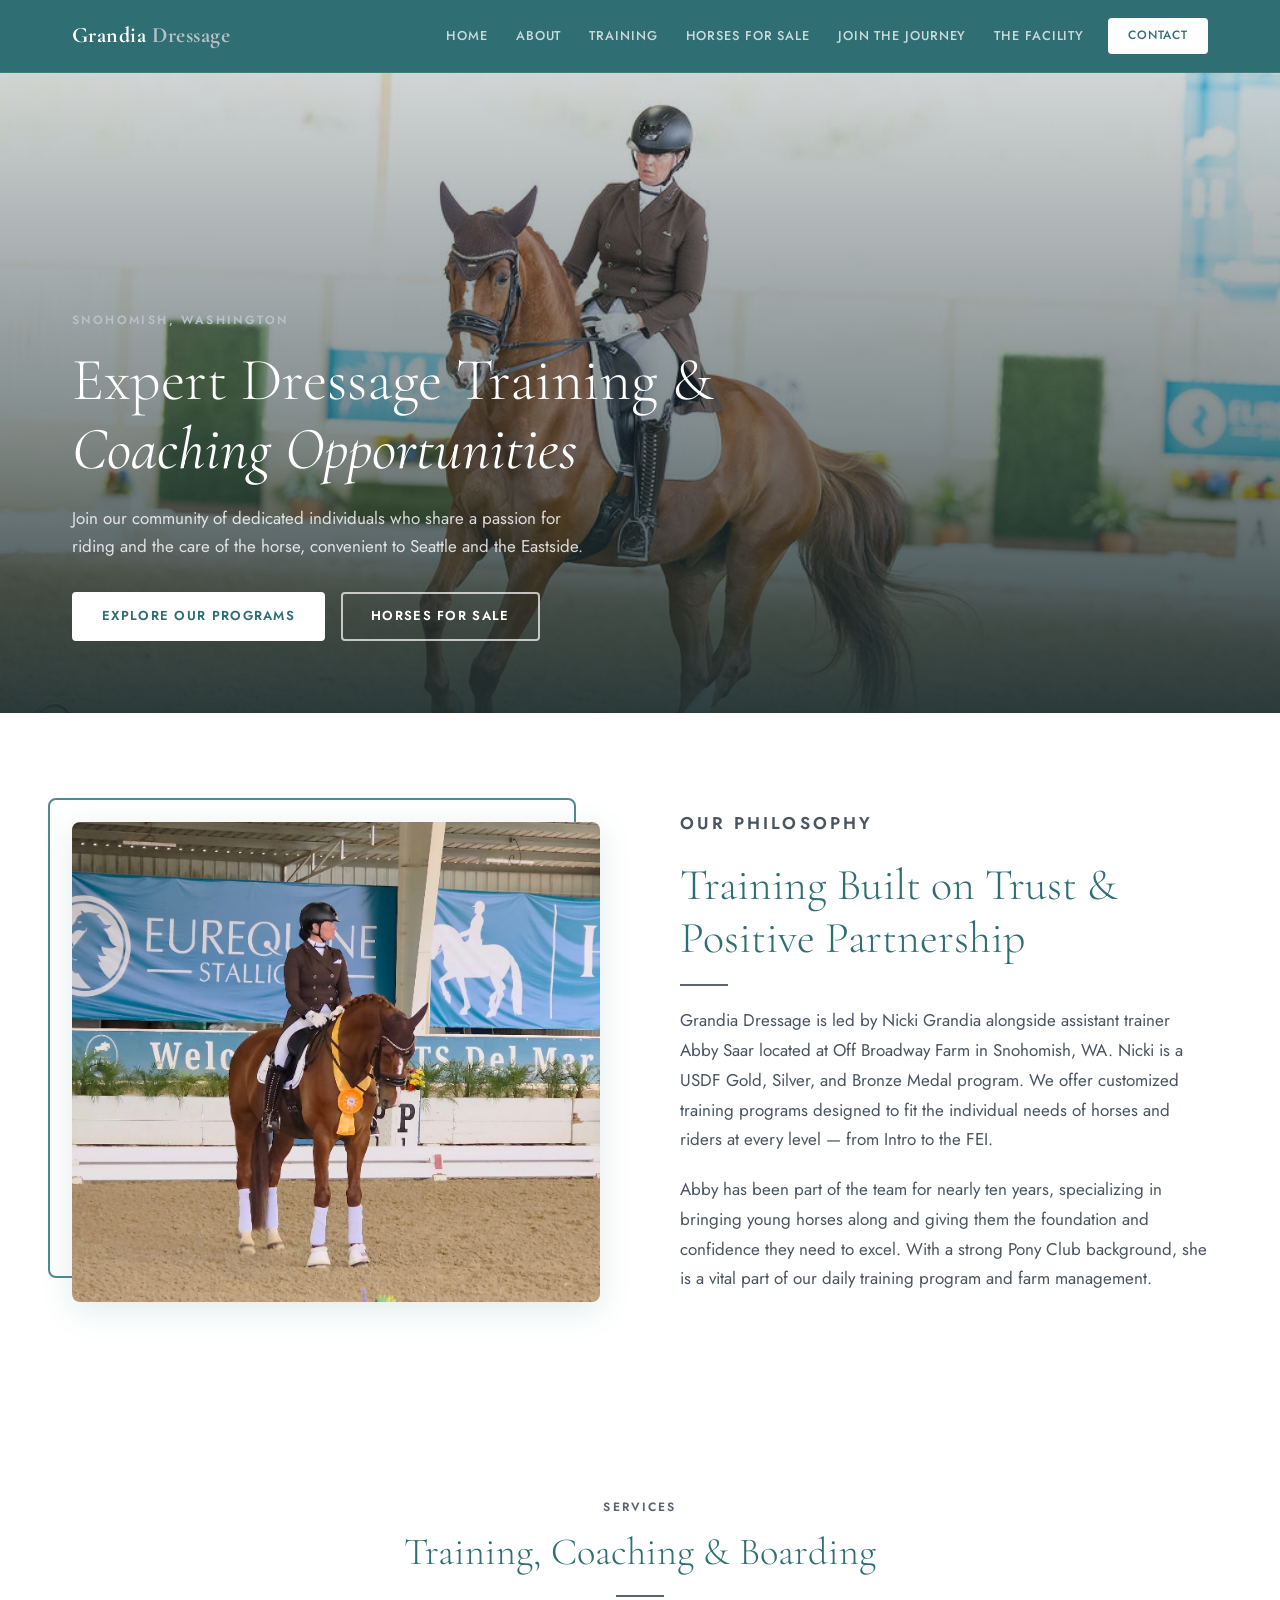
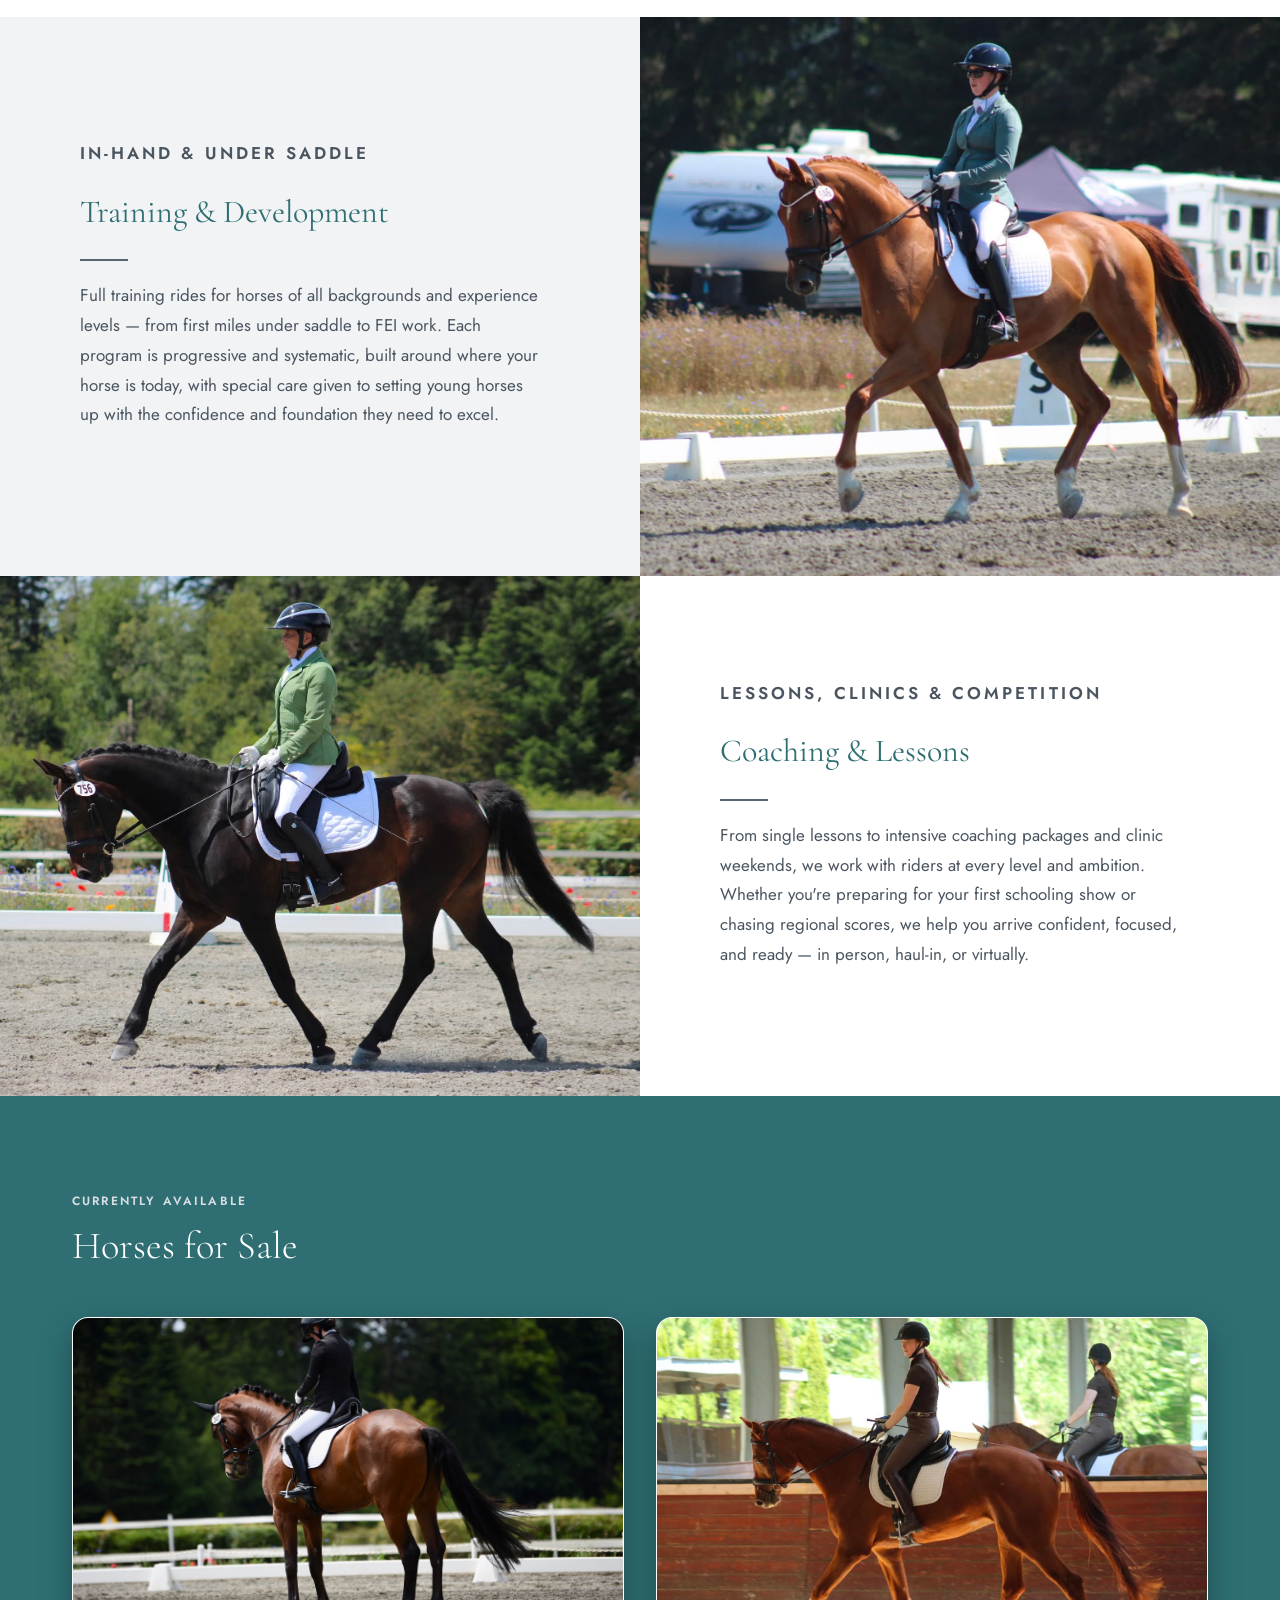
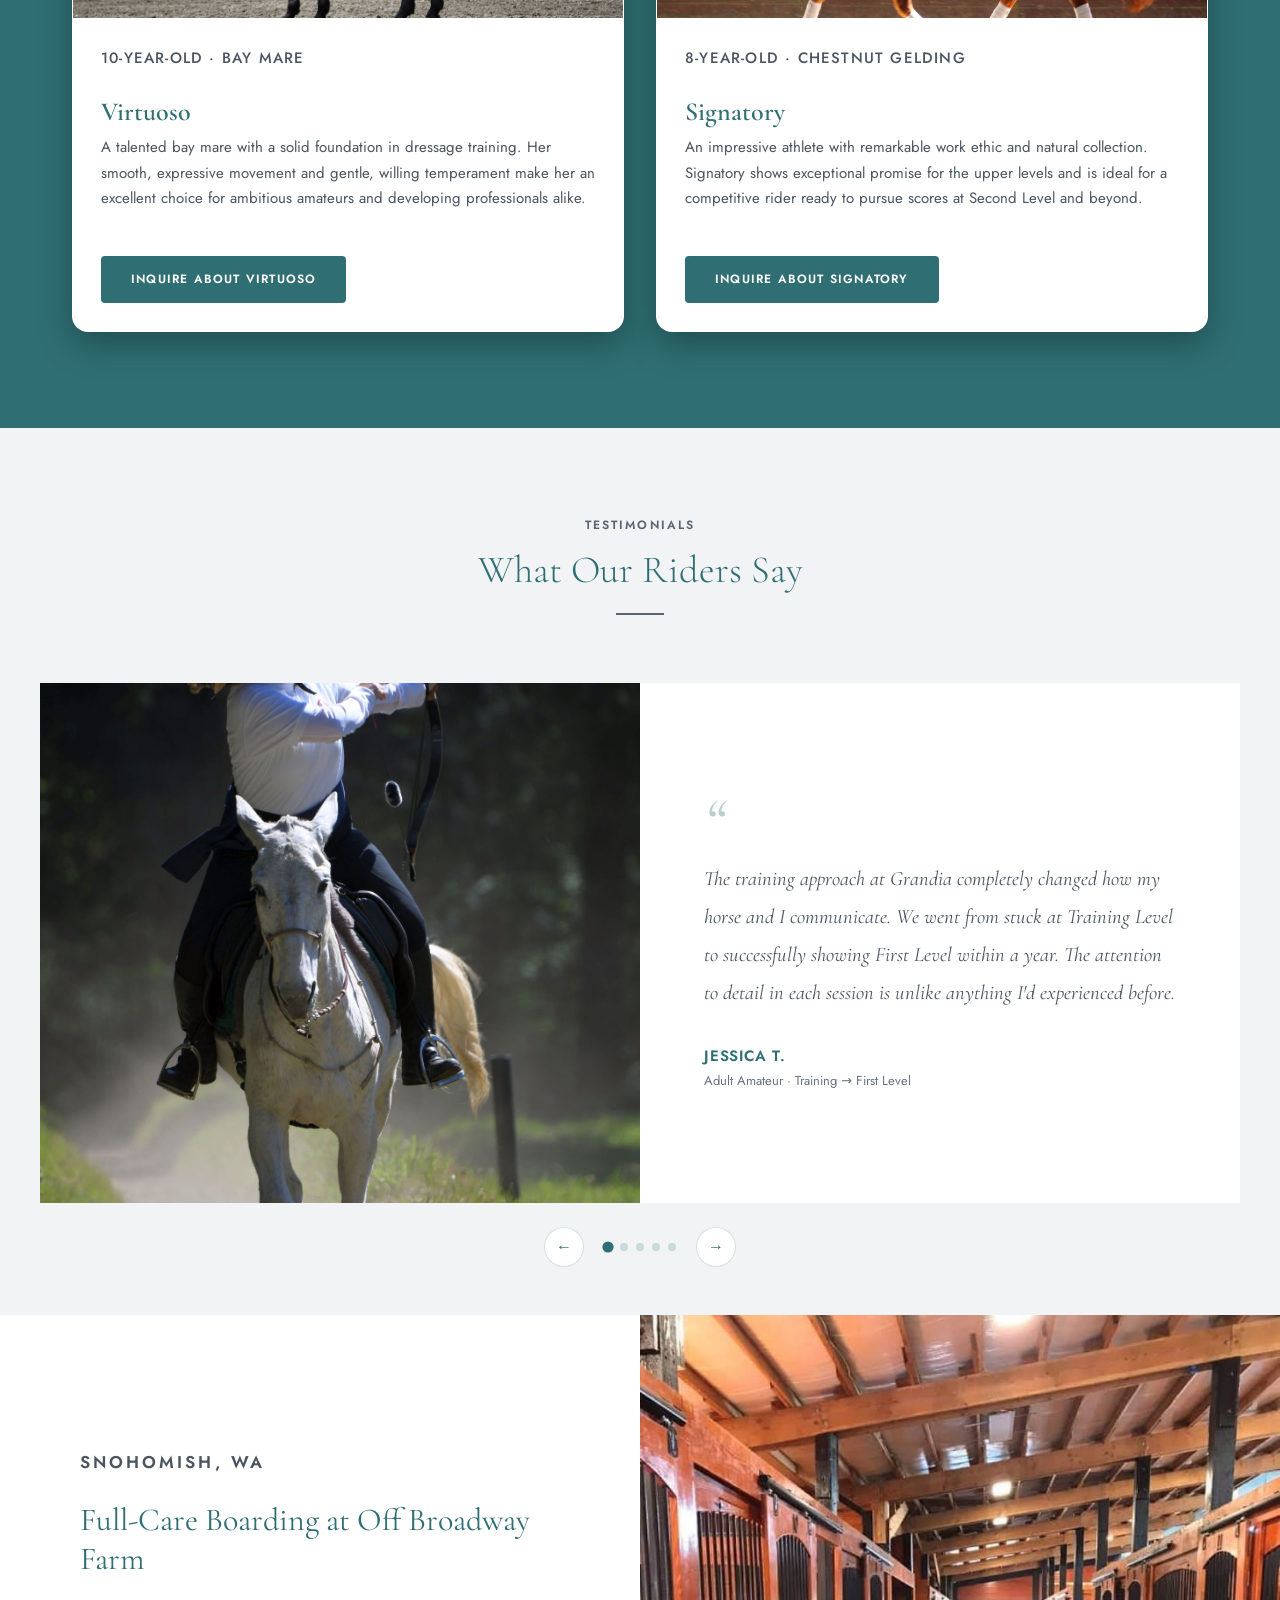
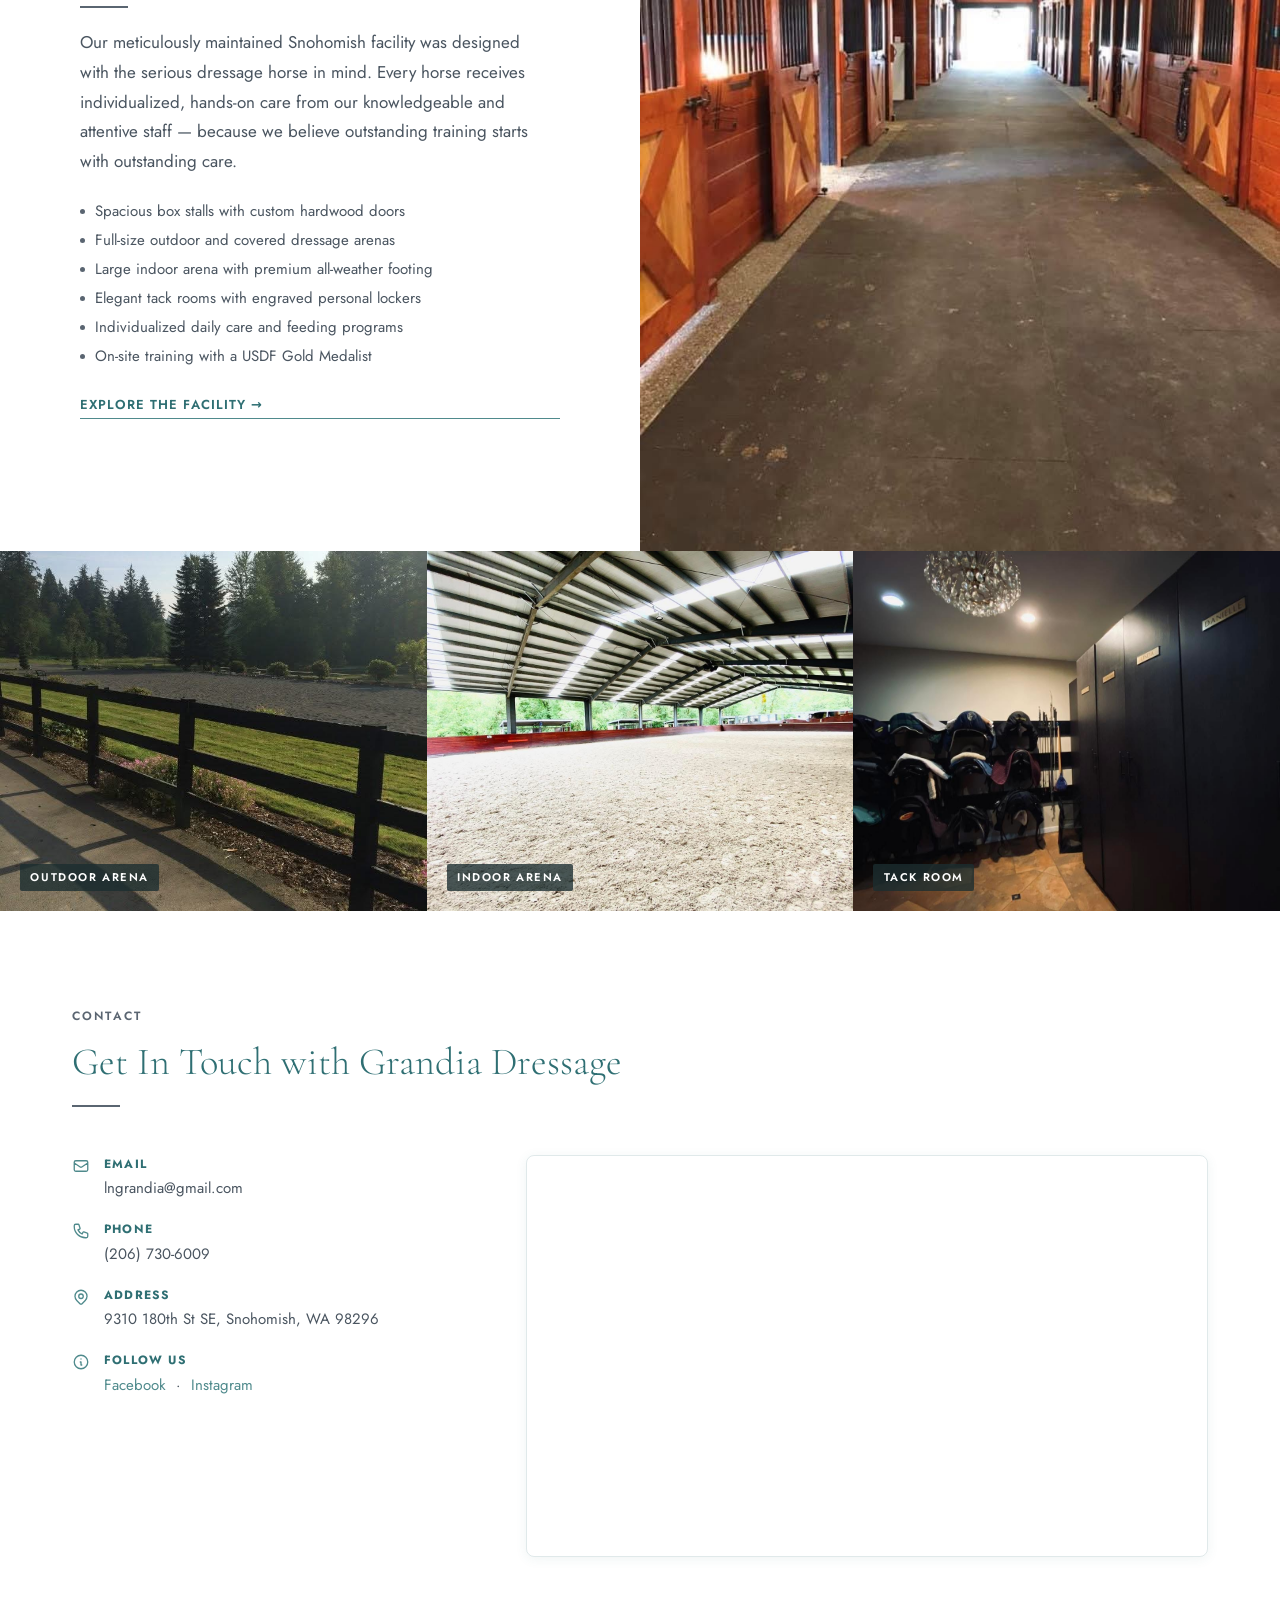
==== index.html @ a7376707 "Add barn dogs photo to facility gallery, swap in new images Add very_good_dogs.JPG as a wide gallery" ====
<!DOCTYPE html>
<html lang="en">
<head>
  <meta charset="UTF-8" />
  <meta name="viewport" content="width=device-width, initial-scale=1.0" />
  <title>Expert Dressage Training &amp; Coaching | Grandia Dressage</title>
  <meta name="description" content="USDF Gold, Silver & Bronze Medalist offering expert dressage training, coaching, and quality horses for sale in Snohomish, WA." />

  <!-- Favicon -->
  <link rel="icon" href="favicon.svg" type="image/svg+xml" />

  <!-- Open Graph -->
  <meta property="og:type" content="website" />
  <meta property="og:site_name" content="Grandia Dressage" />
  <meta property="og:title" content="Expert Dressage Training &amp; Coaching | Grandia Dressage" />
  <meta property="og:description" content="USDF Gold, Silver & Bronze Medalist offering expert dressage training, coaching, and quality horses for sale in Snohomish, WA." />
  <meta property="og:image" content="images/3E4CA9D1-EC13-41AD-919D-1494E3958E09.jpeg" />
  <meta name="twitter:card" content="summary_large_image" />
  <meta name="twitter:title" content="Expert Dressage Training &amp; Coaching | Grandia Dressage" />
  <meta name="twitter:description" content="USDF Gold, Silver & Bronze Medalist offering expert dressage training, coaching, and quality horses for sale in Snohomish, WA." />
  <meta name="twitter:image" content="images/3E4CA9D1-EC13-41AD-919D-1494E3958E09.jpeg" />

  <link rel="preconnect" href="https://fonts.googleapis.com" />
  <link rel="preconnect" href="https://fonts.gstatic.com" crossorigin />
  <link href="https://fonts.googleapis.com/css2?family=Cormorant+Garamond:ital,wght@0,300;0,400;0,600;0,700;1,300;1,400&family=Jost:wght@300;400;500;600&display=swap" rel="stylesheet" />
  <link rel="stylesheet" href="styles.css" />

  <style>
    /* ─── About / Trainer Bio ────────────────────────────────── */
    .about {
      padding: 6rem 2rem;
      background: var(--white);
    }
    .about .container {
      display: grid;
      grid-template-columns: 1fr 1fr;
      gap: 5rem;
      align-items: center;
    }
    .about-image-wrap { position: relative; }
    .about-image-wrap::before {
      content: '';
      position: absolute;
      top: -1.5rem;
      left: -1.5rem;
      right: 1.5rem;
      bottom: 1.5rem;
      border: 2px solid var(--green-mid);
      border-radius: var(--radius-md);
      z-index: 0;
    }
    .about-image-wrap img {
      position: relative;
      z-index: 1;
      width: 100%;
      height: 480px;
      object-fit: cover;
      border-radius: var(--radius-md);
      box-shadow: var(--shadow-lift);
    }
    .about-text h2 {
      font-size: clamp(2rem, 3.5vw, 2.75rem);
      font-weight: 300;
      color: var(--green-deep);
      margin-bottom: 0.5rem;
    }
    .about-text p {
      color: var(--text-mid);
      font-size: 1.0625rem;
      line-height: 1.75;
      margin-bottom: 1.25rem;
    }

    /* ─── Services (alternating splits) ─────────────────────── */
    .services-header {
      text-align: center;
      padding: 5.5rem 2rem 0;
      background: var(--white);
    }
    .services-header h2 {
      font-size: clamp(1.875rem, 3vw, 2.5rem);
      font-weight: 300;
      color: var(--green-deep);
    }
    .service-split {
      display: grid;
      grid-template-columns: 1fr 1fr;
      min-height: 520px;
    }
    .split-img { overflow: hidden; }
    .split-img img {
      width: 100%;
      height: 100%;
      object-fit: cover;
      display: block;
      transition: transform 0.7s ease;
    }
    .service-split:hover .split-img img { transform: scale(1.03); }
    .split-text {
      display: flex;
      flex-direction: column;
      justify-content: center;
      padding: 4.5rem 5rem;
    }
    .split-text h3 {
      font-family: var(--font-display);
      font-size: clamp(1.75rem, 2.5vw, 2.375rem);
      font-weight: 400;
      color: var(--green-deep);
      margin-bottom: 0.5rem;
      line-height: 1.2;
    }
    .split-text p {
      font-size: 1.0625rem;
      color: var(--text-mid);
      line-height: 1.75;
      margin-bottom: 1.5rem;
      max-width: 460px;
    }
    .service-split:nth-of-type(odd)  .split-text { background: var(--white); }
    .service-split:nth-of-type(even) .split-text { background: var(--cream); }
    .service-split:nth-of-type(odd)  { background: var(--white); }
    .service-split:nth-of-type(even) { background: var(--cream); }
    .service-split.flip .split-img { order: -1; }

    /* ─── Boarding Amenities ──────────────────────────────────── */
    .facility-amenities {
      list-style: none;
      margin: 0 0 1.75rem;
      padding: 0;
      display: flex;
      flex-direction: column;
      gap: 0.5rem;
    }
    .facility-amenities li {
      display: flex;
      align-items: center;
      gap: 0.65rem;
      font-size: 0.9375rem;
      color: var(--text-mid);
      line-height: 1.4;
    }
    .facility-amenities li::before {
      content: '';
      flex-shrink: 0;
      width: 5px;
      height: 5px;
      border-radius: 50%;
      background: var(--accent-ink);
    }
    .split-ctas {
      display: flex;
      align-items: center;
      gap: 1.25rem;
      flex-wrap: wrap;
    }
    .btn-text-link {
      font-size: 0.8125rem;
      font-weight: 600;
      letter-spacing: 0.08em;
      text-transform: uppercase;
      color: var(--green-deep);
      border-bottom: 1px solid var(--green-mid);
      padding-bottom: 2px;
      transition: color 0.2s, border-color 0.2s;
    }
    .btn-text-link:hover { color: var(--green-deep); border-color: var(--green-deep); }

    /* ─── Facility Strip ─────────────────────────────────────── */
    .facility-strip {
      display: grid;
      grid-template-columns: repeat(3, 1fr);
      height: 360px;
    }
    .facility-strip-item {
      position: relative;
      overflow: hidden;
    }
    .facility-strip-item img {
      width: 100%;
      height: 100%;
      object-fit: cover;
      display: block;
      transition: transform 0.7s ease;
    }
    .facility-strip-item:hover img { transform: scale(1.04); }
    .facility-strip-label {
      position: absolute;
      bottom: 1.25rem;
      left: 1.25rem;
      font-family: var(--font-body);
      font-size: 0.7rem;
      font-weight: 600;
      letter-spacing: 0.14em;
      text-transform: uppercase;
      color: var(--white);
      background: rgba(28,46,48,0.78);
      padding: 0.3rem 0.65rem;
      border-radius: 2px;
    }
    .facility-cta-bar {
      display: flex;
      align-items: center;
      justify-content: space-between;
      gap: 1.5rem;
      padding: 1.5rem 3rem;
      background: var(--green-deep);
      flex-wrap: wrap;
    }
    .facility-cta-left {
      display: flex;
      flex-direction: column;
      gap: 0.2rem;
    }
    .facility-cta-left strong {
      font-family: var(--font-display);
      font-size: 1.125rem;
      font-weight: 400;
      color: var(--white);
      letter-spacing: 0.02em;
    }
    .facility-cta-left span {
      font-size: 0.875rem;
      color: rgba(255,255,255,0.62);
      font-style: italic;
    }
    .facility-cta-right {
      display: flex;
      align-items: center;
      gap: 1rem;
    }

    /* ─── Horses for Sale ────────────────────────────────────── */
    .horses {
      padding: 6rem 2rem;
      background: var(--green-deep);
    }
    .horses .section-label { color: var(--gold-light); }
    .horses h2 {
      font-size: clamp(1.875rem, 3vw, 2.5rem);
      font-weight: 300;
      color: var(--white);
    }
    .horses-header {
      display: flex;
      align-items: flex-end;
      justify-content: space-between;
      margin-bottom: 3rem;
      gap: 1.5rem;
      flex-wrap: wrap;
    }
    .horses-grid {
      display: grid;
      grid-template-columns: repeat(2, 1fr);
      gap: 2rem;
    }
    .horse-card {
      background: var(--white);
      border: 1px solid rgba(255,255,255,0.08);
      border-radius: var(--radius-lg);
      overflow: hidden;
      box-shadow: 0 12px 32px rgba(15,40,42,0.45);
      transition: transform 0.3s ease, box-shadow 0.3s ease;
    }
    .horse-card:hover {
      transform: translateY(-4px);
      box-shadow: 0 20px 48px rgba(15,40,42,0.6);
    }
    .horse-card-img {
      width: 100%;
      height: 300px;
      object-fit: cover;
      transition: transform 0.5s ease;
    }
    .horse-card:hover .horse-card-img { transform: scale(1.03); }
    .horse-img-wrap { overflow: hidden; }
    .horse-card-body { padding: 1.75rem; }
    .horse-card-body h3 {
      font-size: 1.625rem;
      font-weight: 600;
      color: var(--green-deep);
      margin-bottom: 0.5rem;
    }
    .horse-meta {
      font-size: 0.8125rem;
      font-weight: 500;
      letter-spacing: 0.08em;
      text-transform: uppercase;
      color: var(--green-mid);
      margin-bottom: 1rem;
    }
    .horse-card-body p {
      font-size: 0.9375rem;
      color: var(--text-mid);
      line-height: 1.7;
      margin-bottom: 1.5rem;
    }
    .horse-card-body a.btn { font-size: 0.75rem; }

    /* ─── Testimonials ───────────────────────────────────────── */
    .testimonials {
      background: var(--cream);
      overflow: hidden;
    }
    .testi-header {
      text-align: center;
      padding: 5.5rem 2rem 3rem;
    }
    .testi-header h2 {
      font-size: clamp(1.875rem, 3vw, 2.5rem);
      font-weight: 300;
      color: var(--green-deep);
    }
    .testi-carousel { max-width: 1200px; margin: 0 auto; }
    .testi-slides {
      position: relative;
      height: 520px;
      overflow: hidden;
    }
    .testi-slide {
      position: absolute;
      inset: 0;
      display: grid;
      grid-template-columns: 1fr 1fr;
      opacity: 0;
      transition: opacity 0.7s ease;
      pointer-events: none;
    }
    .testi-slide.active {
      opacity: 1;
      pointer-events: auto;
    }
    .testi-slide-img { overflow: hidden; }
    .testi-slide-img img {
      width: 100%;
      height: 100%;
      object-fit: cover;
      display: block;
    }
    .testi-slide-text {
      display: flex;
      flex-direction: column;
      justify-content: center;
      padding: 3.5rem 4rem;
      background: var(--white);
    }
    .testi-quote {
      font-family: var(--font-display);
      font-size: clamp(1.0625rem, 1.6vw, 1.3125rem);
      font-style: italic;
      color: var(--text-mid);
      line-height: 1.85;
      margin-bottom: 2rem;
    }
    .testi-quote::before {
      content: '\201C';
      display: block;
      font-size: 4rem;
      font-family: var(--font-display);
      color: var(--green-mid);
      line-height: 0.85;
      margin-bottom: 0.75rem;
      opacity: 0.4;
    }
    .testi-attribution {
      display: flex;
      flex-direction: column;
      gap: 0.2rem;
    }
    .testi-name {
      font-family: var(--font-body);
      font-weight: 600;
      font-size: 0.9375rem;
      color: var(--green-deep);
      letter-spacing: 0.05em;
      text-transform: uppercase;
    }
    .testi-detail {
      font-size: 0.8125rem;
      color: var(--text-muted);
    }
    .testi-controls {
      display: flex;
      align-items: center;
      justify-content: center;
      gap: 1.25rem;
      padding: 1.5rem 2rem 3rem;
    }
    .testi-arrow {
      width: 40px;
      height: 40px;
      border: 1px solid rgba(47,111,115,0.2);
      border-radius: 50%;
      background: var(--white);
      cursor: pointer;
      display: flex;
      align-items: center;
      justify-content: center;
      color: var(--green-deep);
      font-size: 1rem;
      transition: background 0.2s, border-color 0.2s, color 0.2s;
    }
    .testi-arrow:hover {
      background: var(--green-deep);
      color: var(--white);
      border-color: var(--green-deep);
    }
    .testi-dots { display: flex; gap: 0.5rem; align-items: center; }
    .testi-dot {
      width: 8px;
      height: 8px;
      border-radius: 50%;
      background: rgba(47,111,115,0.2);
      border: none;
      cursor: pointer;
      padding: 0;
      transition: background 0.2s, transform 0.2s;
    }
    .testi-dot.active {
      background: var(--green-deep);
      transform: scale(1.4);
    }

    /* ─── Contact ────────────────────────────────────────────── */
    .contact {
      padding: 6rem 2rem 5rem;
      background: var(--white);
    }
    .contact-header { margin-bottom: 3rem; }
    .contact-header h2 {
      font-size: clamp(1.875rem, 3vw, 2.5rem);
      font-weight: 300;
      color: var(--green-deep);
      margin-bottom: 0.5rem;
    }
    .contact-layout {
      display: grid;
      grid-template-columns: 1fr 1.75fr;
      gap: 4rem;
      align-items: start;
    }
    .contact-details {
      display: flex;
      flex-direction: column;
      gap: 1.25rem;
    }
    .contact-item {
      display: flex;
      align-items: flex-start;
      gap: 0.875rem;
      font-size: 0.9375rem;
      color: var(--text-mid);
    }
    .contact-item svg { flex-shrink: 0; margin-top: 2px; color: var(--green-mid); }
    .contact-item strong {
      color: var(--green-deep);
      display: block;
      font-size: 0.75rem;
      letter-spacing: 0.1em;
      text-transform: uppercase;
      margin-bottom: 0.15rem;
    }
    .map-wrap {
      border-radius: var(--radius-md);
      overflow: hidden;
      border: 1px solid var(--border);
      box-shadow: var(--shadow-card);
    }
    .map-wrap iframe {
      display: block;
      width: 100%;
      height: 400px;
      border: none;
    }

    /* ─── Responsive ─────────────────────────────────────────── */
    @media (max-width: 1024px) {
      .split-text { padding: 3.5rem 3rem; }
    }
    @media (max-width: 768px) {
      .about .container { grid-template-columns: 1fr; gap: 3rem; }
      .about-image-wrap img { height: 360px; }
      .service-split {
        grid-template-columns: 1fr;
        min-height: auto;
      }
      .split-img { min-height: 320px; }
      .service-split.flip .split-img { order: 0; }
      .split-text { padding: 2.5rem 2rem; }
      .split-text p { max-width: none; }
      .facility-strip { grid-template-columns: 1fr; height: auto; }
      .facility-strip-item { height: 220px; }
      .facility-cta-bar { flex-direction: column; text-align: center; padding: 1.5rem 2rem; }
      .facility-cta-right { justify-content: center; }
      .horses-grid { grid-template-columns: 1fr; }
      .contact-layout { grid-template-columns: 1fr; gap: 2.5rem; }
      .testi-slides { height: 600px; }
      .testi-slide { grid-template-columns: 1fr; grid-template-rows: 260px 1fr; }
      .testi-slide-text { padding: 2rem 1.75rem; }
    }
  </style>
</head>
<body>

<!-- ─── NAVBAR ──────────────────────────────────────────────────── -->
<header class="navbar">
  <div class="container">
    <a href="#" class="nav-logo">Grandia <span>Dressage</span></a>
    <nav class="nav-links">
      <a href="#">Home</a>
      <a href="#about">About</a>
      <a href="#services">Training</a>
      <a href="#horses">Horses for Sale</a>
      <a href="journey.html">Join the Journey</a>
      <a href="facility.html">The Facility</a>
      <a href="#contact" class="nav-cta">Contact</a>
    </nav>
    <button class="hamburger" aria-label="Open menu">
      <span></span><span></span><span></span>
    </button>
  </div>
  <div class="mobile-menu" id="mobileMenu">
    <a href="#">Home</a>
    <a href="#horses">Horses for Sale</a>
    <a href="#services">Training</a>
    <a href="facility.html">The Facility</a>
    <a href="#about">About</a>
    <a href="journey.html">Join the Journey</a>
    <a href="#contact">Contact</a>
  </div>
</header>

<!-- ─── HERO ────────────────────────────────────────────────────── -->
<section class="hero">
  <img
    class="hero-img"
    src="images/3E4CA9D1-EC13-41AD-919D-1494E3958E09.jpeg"
    alt="Grandia Dressage — competition dressage at HITS Del Mar"
    fetchpriority="high"
  />
  <div class="hero-overlay"></div>
  <div class="hero-content">
    <p class="hero-eyebrow">Snohomish, Washington</p>
    <h1>Expert Dressage Training &amp; <em>Coaching Opportunities</em></h1>
    <p class="hero-sub">Join our community of dedicated individuals who share a passion for riding and the care of the horse, convenient to Seattle and the Eastside.</p>
    <div class="hero-ctas">
      <a href="#services" class="btn btn-gold">Explore Our Programs</a>
      <a href="#horses" class="btn btn-outline">Horses for Sale</a>
    </div>
  </div>
</section>

<!-- ─── ABOUT / TRAINER BIO ─────────────────────────────────────── -->
<section class="about" id="about">
  <div class="container">
    <div class="about-image-wrap" data-reveal>
      <img
        src="images/D779ECB1-AEED-42AC-8752-5D1759621542.jpeg"
        alt="Grandia Dressage — competition win at HITS Del Mar"
      />
    </div>
    <div class="about-text" data-reveal>
      <p class="section-label">Our Philosophy</p>
      <h2>Training Built on Trust &amp; Positive Partnership</h2>
      <div class="divider"></div>
      <p>Grandia Dressage is led by Nicki Grandia alongside assistant trainer Abby Saar located at Off Broadway Farm in Snohomish, WA. Nicki is a USDF Gold, Silver, and Bronze Medal program. We offer customized training programs designed to fit the individual needs of horses and riders at every level — from Intro to the FEI.</p>
      <p>Abby has been part of the team for nearly ten years, specializing in bringing young horses along and giving them the foundation and confidence they need to excel. With a strong Pony Club background, she is a vital part of our daily training program and farm management.</p>
    </div>
  </div>
</section>

<!-- ─── SERVICES (alternating splits) ───────────────────────────── -->
<div id="services">

  <div class="services-header" data-reveal>
    <span class="section-label">Services</span>
    <h2>Training, Coaching &amp; Boarding</h2>
    <div class="divider divider-center"></div>
  </div>

  <!-- Training & Development -->
  <div class="service-split">
    <div class="split-text" data-reveal>
      <p class="section-label">In-Hand &amp; Under Saddle</p>
      <h3>Training &amp; Development</h3>
      <div class="divider"></div>
      <p>Full training rides for horses of all backgrounds and experience levels — from first miles under saddle to FEI work. Each program is progressive and systematic, built around where your horse is today, with special care given to setting young horses up with the confidence and foundation they need to excel.</p>
    </div>
    <div class="split-img">
      <img
        src="images/Gio_Abby.JPG"
        alt="Dressage horse and rider performing expressive extended trot"
      />
    </div>
  </div>

  <!-- Lessons, Coaching & Competition -->
  <div class="service-split flip">
    <div class="split-img">
      <img
        src="images/linda_des_great.JPG"
        alt="Rider and horse at well-manicured outdoor dressage show"
      />
    </div>
    <div class="split-text" data-reveal>
      <p class="section-label">Lessons, Clinics &amp; Competition</p>
      <h3>Coaching &amp; Lessons</h3>
      <div class="divider"></div>
      <p>From single lessons to intensive coaching packages and clinic weekends, we work with riders at every level and ambition. Whether you're preparing for your first schooling show or chasing regional scores, we help you arrive confident, focused, and ready — in person, haul-in, or virtually.</p>
    </div>
  </div>

</div>

<!-- ─── HORSES FOR SALE ──────────────────────────────────────────── -->
<section class="horses" id="horses">
  <div class="container">
    <div class="horses-header">
      <div data-reveal>
        <p class="section-label">Currently Available</p>
        <h2>Horses for Sale</h2>
      </div>
    </div>
    <div class="horses-grid">

      <div class="horse-card" data-reveal>
        <div class="horse-img-wrap">
          <img
            class="horse-card-img"
            src="images/oso_trot.JPG"
            alt="Virtuoso — 10-year-old bay mare"
          />
        </div>
        <div class="horse-card-body">
          <p class="horse-meta">10-year-old · Bay Mare</p>
          <h3>Virtuoso</h3>
          <p>A talented bay mare with a solid foundation in dressage training. Her smooth, expressive movement and gentle, willing temperament make her an excellent choice for ambitious amateurs and developing professionals alike.</p>
          <a href="#contact" class="btn btn-primary" style="margin-top:1.25rem;">Inquire About Virtuoso</a>
        </div>
      </div>

      <div class="horse-card" data-reveal>
        <div class="horse-img-wrap">
          <img
            class="horse-card-img"
            src="images/maverick_trot.JPG"
            alt="Signatory — 8-year-old chestnut gelding"
          />
        </div>
        <div class="horse-card-body">
          <p class="horse-meta">8-year-old · Chestnut Gelding</p>
          <h3>Signatory</h3>
          <p>An impressive athlete with remarkable work ethic and natural collection. Signatory shows exceptional promise for the upper levels and is ideal for a competitive rider ready to pursue scores at Second Level and beyond.</p>
          <a href="#contact" class="btn btn-primary" style="margin-top:1.25rem;">Inquire About Signatory</a>
        </div>
      </div>

    </div>
  </div>
</section>

<!-- ─── TESTIMONIALS ─────────────────────────────────────────────── -->
<section class="testimonials">

  <div class="testi-header container" data-reveal>
    <p class="section-label">Testimonials</p>
    <h2>What Our Riders Say</h2>
    <div class="divider divider-center"></div>
  </div>

  <div class="testi-carousel">
    <div class="testi-slides">

      <div class="testi-slide active">
        <div class="testi-slide-img">

          <img src="images/mule_awesome.jpg" alt="TODO convert Ashley_awards.HEIC to JPEG" /> 
        </div>
        <div class="testi-slide-text">
          <p class="testi-quote">The training approach at Grandia completely changed how my horse and I communicate. We went from stuck at Training Level to successfully showing First Level within a year. The attention to detail in each session is unlike anything I'd experienced before.</p>
          <div class="testi-attribution">
            <span class="testi-name">Jessica T.</span>
            <span class="testi-detail">Adult Amateur · Training → First Level</span>
          </div>
        </div>
      </div>

      <div class="testi-slide">
        <div class="testi-slide-img">
          <img src="images/mule_awesome.jpg" alt="Dressage horse performing extended trot in moody Pacific Northwest light" />
        </div>
        <div class="testi-slide-text">
          <p class="testi-quote">MOUNTED ARCHERY</p>
          <div class="testi-attribution">
            <span class="testi-name">Michael E.</span>
            <span class="testi-detail">Haul-in Coaching Client · Snohomish County</span>
          </div>
        </div>
      </div>

      <div class="testi-slide">
        <div class="testi-slide-img">
          <img src="images/susan_approved.JPG" alt="Dressage competitor at bright outdoor show arena" />
        </div>
        <div class="testi-slide-text">
          <p class="testi-quote">Purchasing my horse through Grandia Dressage was a seamless experience. The honest assessment of each horse's strengths and suitability for my goals gave me total confidence in my decision. My mare has exceeded every expectation.</p>
          <div class="testi-attribution">
            <span class="testi-name">Sarah M.</span>
            <span class="testi-detail">Sales Client · Second Level Competitor</span>
          </div>
        </div>
      </div>

      <div class="testi-slide">
        <div class="testi-slide-img">
          <img src="images/kylo_mila.JPG" alt="Rider on dark horse performing dressage at outdoor arena" />
        </div>
        <div class="testi-slide-text">
          <p class="testi-quote">As a parent of a student in Grandia's program, I have seen remarkable growth in both my child and the horses. The commitment to quality training and education is evident in every lesson.</p>
          <div class="testi-attribution">
            <span class="testi-name">Karen K.</span>
            <span class="testi-detail">Parent of Youth Student</span>
          </div>
        </div>
      </div>

      <div class="testi-slide">
        <div class="testi-slide-img">
          <img src="images/barb_great.JPG" alt="Grey dressage horse with purple saddle pad competing outdoors" />
        </div>
        <div class="testi-slide-text">
          <p class="testi-quote">I cannot express how valuable the coaching opportunities at Grandia Dressage have been. The support and expertise I received provided me with the confidence to pursue my goals in equine sports.</p>
          <div class="testi-attribution">
            <span class="testi-name">Liam B.</span>
            <span class="testi-detail">Coaching Client</span>
          </div>
        </div>
      </div>

    </div>

    <div class="testi-controls">
      <button class="testi-arrow testi-prev" aria-label="Previous testimonial">&#8592;</button>
      <div class="testi-dots">
        <button class="testi-dot active" aria-label="Testimonial 1"></button>
        <button class="testi-dot" aria-label="Testimonial 2"></button>
        <button class="testi-dot" aria-label="Testimonial 3"></button>
        <button class="testi-dot" aria-label="Testimonial 4"></button>
        <button class="testi-dot" aria-label="Testimonial 5"></button>
      </div>
      <button class="testi-arrow testi-next" aria-label="Next testimonial">&#8594;</button>
    </div>
  </div>

</section>

<!-- ─── BOARDING ──────────────────────────────────────────────────── -->
<div class="service-split" style="background:var(--white);">
  <div class="split-text" style="background:var(--white);" data-reveal>
    <p class="section-label">Snohomish, WA</p>
    <h3>Full-Care Boarding at Off Broadway Farm</h3>
    <div class="divider"></div>
    <p>Our meticulously maintained Snohomish facility was designed with the serious dressage horse in mind. Every horse receives individualized, hands-on care from our knowledgeable and attentive staff — because we believe outstanding training starts with outstanding care.</p>
    <ul class="facility-amenities">
      <li>Spacious box stalls with custom hardwood doors</li>
      <li>Full-size outdoor and covered dressage arenas</li>
      <li>Large indoor arena with premium all-weather footing</li>
      <li>Elegant tack rooms with engraved personal lockers</li>
      <li>Individualized daily care and feeding programs</li>
      <li>On-site training with a USDF Gold Medalist</li>
    </ul>
    <a href="facility.html" class="btn-text-link">Explore the Facility →</a>
  </div>
  <div class="split-img">
    <img
      src="images/AF54B778-1F22-45AA-9932-C277DE8FE822.jpeg"
      alt="Barn aisle with richly finished wood stall doors at Off Broadway Farm"
    />
  </div>
</div>

<!-- ─── FACILITY PHOTO STRIP ─────────────────────────────────────── -->
<div class="facility-strip" data-reveal>
  <div class="facility-strip-item">
    <img
      src="images/CE5975A4-CC41-4422-AAA7-42E0B676C1E3.jpeg"
      alt="Golden-hour view across the outdoor dressage arena at Off Broadway Farm"
    />
    <span class="facility-strip-label">Outdoor Arena</span>
  </div>
  <div class="facility-strip-item">
    <img
      src="images/C70EBCA1-402F-482F-938E-E7914183EC7D.jpeg"
      alt="Full-size indoor dressage arena with premium footing at Off Broadway Farm"
    />
    <span class="facility-strip-label">Indoor Arena</span>
  </div>
  <div class="facility-strip-item">
    <img
      src="images/A90D800A-C991-499E-AF77-7C7F9B0922B4.jpeg"
      alt="Elegant tack room with crystal chandelier and engraved personal lockers"
    />
    <span class="facility-strip-label">Tack Room</span>
  </div>
</div>

<!-- ─── CONTACT ───────────────────────────────────────────────────── -->
<section class="contact" id="contact">
  <div class="container">

    <div class="contact-header" data-reveal>
      <p class="section-label">Contact</p>
      <h2>Get In Touch with Grandia Dressage</h2>
      <div class="divider"></div>
    </div>

    <div class="contact-layout">
      <div class="contact-details" data-reveal>
        <div class="contact-item">
          <svg width="18" height="18" fill="none" viewBox="0 0 24 24" stroke="currentColor" stroke-width="1.75"><path stroke-linecap="round" stroke-linejoin="round" d="M3 8l7.89 5.26a2 2 0 002.22 0L21 8M5 19h14a2 2 0 002-2V7a2 2 0 00-2-2H5a2 2 0 00-2 2v10a2 2 0 002 2z"/></svg>
          <div>
            <strong>Email</strong>
            <a href="mailto:lngrandia@gmail.com">lngrandia@gmail.com</a>
          </div>
        </div>
        <div class="contact-item">
          <svg width="18" height="18" fill="none" viewBox="0 0 24 24" stroke="currentColor" stroke-width="1.75"><path stroke-linecap="round" stroke-linejoin="round" d="M3 5a2 2 0 012-2h3.28a1 1 0 01.948.684l1.498 4.493a1 1 0 01-.502 1.21l-2.257 1.13a11.042 11.042 0 005.516 5.516l1.13-2.257a1 1 0 011.21-.502l4.493 1.498a1 1 0 01.684.949V19a2 2 0 01-2 2h-1C9.716 21 3 14.284 3 6V5z"/></svg>
          <div>
            <strong>Phone</strong>
            <a href="tel:+12067306009">(206) 730-6009</a>
          </div>
        </div>
        <div class="contact-item">
          <svg width="18" height="18" fill="none" viewBox="0 0 24 24" stroke="currentColor" stroke-width="1.75"><path stroke-linecap="round" stroke-linejoin="round" d="M17.657 16.657L13.414 20.9a1.998 1.998 0 01-2.827 0l-4.244-4.243a8 8 0 1111.314 0z"/><path stroke-linecap="round" stroke-linejoin="round" d="M15 11a3 3 0 11-6 0 3 3 0 016 0z"/></svg>
          <div>
            <strong>Address</strong>
            9310 180th St SE, Snohomish, WA 98296
          </div>
        </div>
        <div class="contact-item">
          <svg width="18" height="18" fill="none" viewBox="0 0 24 24" stroke="currentColor" stroke-width="1.75"><path stroke-linecap="round" stroke-linejoin="round" d="M13 16h-1v-4h-1m1-4h.01M21 12a9 9 0 11-18 0 9 9 0 0118 0z"/></svg>
          <div>
            <strong>Follow Us</strong>
            <span>
              <a href="https://www.facebook.com/grandiadressage/" target="_blank" rel="noopener" style="color:var(--green-mid);">Facebook</a>
              &nbsp;·&nbsp;
              <a href="https://www.instagram.com/grandiadressage/" target="_blank" rel="noopener" style="color:var(--green-mid);">Instagram</a>
            </span>
          </div>
        </div>
      </div>

      <div class="map-wrap" data-reveal>
        <iframe
          src="https://www.google.com/maps/embed?pb=!1m18!1m12!1m3!1d2685.1234567890!2d-122.09!3d47.89!2m3!1f0!2f0!3f0!3m2!1i1024!2i768!4f13.1!3m3!1m2!1s0x549aabcdef!2s9310+180th+St+SE%2C+Snohomish%2C+WA+98296!5e0!3m2!1sen!2sus!4v1234567890"
          allowfullscreen=""
          loading="lazy"
          referrerpolicy="no-referrer-when-downgrade"
          title="Off Broadway Farm location — 9310 180th St SE, Snohomish, WA"
        ></iframe>
      </div>
    </div>

  </div>
</section>

<!-- ─── SCRIPTS ───────────────────────────────────────────────────── -->
<script src="scripts.js"></script>
<script>
  // Testimonial carousel
  (function() {
    const slides = document.querySelectorAll('.testi-slide');
    const dots   = document.querySelectorAll('.testi-dot');
    let current  = 0;
    let timer;

    function goTo(n) {
      slides[current].classList.remove('active');
      dots[current].classList.remove('active');
      current = (n + slides.length) % slides.length;
      slides[current].classList.add('active');
      dots[current].classList.add('active');
    }

    function startTimer() { timer = setInterval(() => goTo(current + 1), 5500); }
    function resetTimer()  { clearInterval(timer); startTimer(); }

    document.querySelector('.testi-prev').addEventListener('click', () => { goTo(current - 1); resetTimer(); });
    document.querySelector('.testi-next').addEventListener('click', () => { goTo(current + 1); resetTimer(); });
    dots.forEach((dot, i) => dot.addEventListener('click', () => { goTo(i); resetTimer(); }));

    startTimer();
  })();
</script>

</body>
</html>
---- styles.css ----
/* ─── Design Tokens ─────────────────────────────────────── */
/* Teal & Grey palette — primary teal #2F6F73 grounds the brand;
   softer teal #4F8A8C carries hover/links; cool greys provide
   structure and a pewter accent replaces the warm gold. */
:root {
  --green-deep:   #2F6F73;
  --green-mid:    #4F8A8C;
  --green-light:  #7AA8AB;
  --gold:         #B8C0C7;       /* light pewter — accents on dark teal backgrounds */
  --gold-light:   #D8DDE2;
  --accent-ink:   #5A6571;       /* dark slate — accents on white/cream backgrounds */
  --cream:        #F1F3F5;
  --cream-dark:   #E5E7EB;
  --white:        #FFFFFF;
  --charcoal:     #2B2D2F;
  --text-mid:     #4A5560;
  --text-muted:   #6B7280;
  --border:       rgba(47,111,115,0.15);

  --font-display: 'Cormorant Garamond', Georgia, serif;
  --font-body:    'Jost', system-ui, sans-serif;

  --radius-sm:  4px;
  --radius-md:  8px;
  --radius-lg:  16px;

  --shadow-card: 0 2px 12px rgba(47,111,115,0.08);
  --shadow-lift: 0 8px 32px rgba(47,111,115,0.14);
}

/* ─── Reset ─────────────────────────────────────────────── */
*, *::before, *::after { box-sizing: border-box; }
html { scroll-behavior: smooth; }
body {
  margin: 0;
  font-family: var(--font-body);
  background: var(--white);
  color: var(--charcoal);
  font-size: 16px;
  line-height: 1.6;
}
img, video { max-width: 100%; height: auto; display: block; }
a { color: inherit; text-decoration: none; }
h1,h2,h3,h4,h5 {
  font-family: var(--font-display);
  font-weight: 600;
  line-height: 1.2;
  margin: 0;
}
p { margin: 0 0 1em; }
p:last-child { margin-bottom: 0; }
ul { list-style: none; margin: 0; padding: 0; }

/* ─── Utility ────────────────────────────────────────────── */
.container {
  max-width: 1200px;
  margin: 0 auto;
  padding: 0 2rem;
}
.section-label {
  display: block;
  font-family: var(--font-body);
  font-size: 0.75rem;
  font-weight: 600;
  letter-spacing: 0.18em;
  text-transform: uppercase;
  color: var(--accent-ink);
  margin-bottom: 0.75rem;
}
.hero .section-label,
.horses .section-label,
footer .section-label { color: var(--gold); }
.btn {
  display: inline-flex;
  align-items: center;
  gap: 0.5rem;
  padding: 0.75rem 1.75rem;
  font-family: var(--font-body);
  font-size: 0.8125rem;
  font-weight: 600;
  letter-spacing: 0.1em;
  text-transform: uppercase;
  border-radius: var(--radius-sm);
  cursor: pointer;
  transition: all 0.25s ease;
  border: 2px solid transparent;
}
.btn-primary {
  background: var(--green-deep);
  color: var(--white);
  border-color: var(--green-deep);
}
.btn-primary:hover {
  background: var(--green-mid);
  border-color: var(--green-mid);
  transform: translateY(-2px);
  box-shadow: 0 6px 20px rgba(47,111,115,0.25);
}
.btn-outline {
  background: transparent;
  color: var(--white);
  border-color: rgba(255,255,255,0.7);
}
.btn-outline:hover {
  background: rgba(255,255,255,0.12);
  border-color: var(--white);
  transform: translateY(-2px);
}
.btn-outline-dark {
  background: transparent;
  color: var(--green-deep);
  border-color: var(--green-deep);
}
.btn-outline-dark:hover {
  background: var(--green-deep);
  color: var(--white);
  transform: translateY(-2px);
}
.btn-gold {
  background: var(--white);
  color: var(--green-deep);
  border-color: var(--white);
}
.btn-gold:hover {
  background: var(--cream-dark);
  border-color: var(--cream-dark);
  transform: translateY(-2px);
  box-shadow: 0 8px 24px rgba(0,0,0,0.25);
}
.divider {
  width: 48px;
  height: 2px;
  background: var(--accent-ink);
  margin: 1.25rem 0;
}
.hero .divider,
.horses .divider { background: var(--gold); }
.divider-center {
  margin: 1.25rem auto;
}

/* ─── Navbar ─────────────────────────────────────────────── */
.navbar {
  position: sticky;
  top: 0;
  z-index: 100;
  background: var(--green-deep);
  border-bottom: 1px solid rgba(255,255,255,0.08);
}
.navbar .container {
  display: flex;
  align-items: center;
  justify-content: space-between;
  height: 72px;
  gap: 2rem;
}
.nav-logo {
  font-family: var(--font-display);
  font-size: 1.375rem;
  font-weight: 700;
  color: var(--white);
  white-space: nowrap;
  letter-spacing: 0.02em;
}
.nav-logo span { color: var(--gold); }
.nav-links {
  display: flex;
  align-items: center;
  gap: 0.25rem;
}
.nav-links a {
  font-size: 0.8rem;
  font-weight: 500;
  letter-spacing: 0.07em;
  text-transform: uppercase;
  color: rgba(255,255,255,0.75);
  padding: 0.4rem 0.75rem;
  border-radius: var(--radius-sm);
  transition: color 0.2s, background 0.2s;
}
.nav-links a:hover,
.nav-links a.active { color: var(--white); background: rgba(255,255,255,0.08); }
.nav-links .nav-cta {
  margin-left: 0.5rem;
  padding: 0.5rem 1.25rem;
  background: var(--white);
  color: var(--green-deep);
  border-radius: var(--radius-sm);
  font-size: 0.75rem;
}
.nav-links .nav-cta:hover { background: var(--cream-dark); }
.hamburger {
  display: none;
  flex-direction: column;
  gap: 5px;
  background: none;
  border: none;
  cursor: pointer;
  padding: 4px;
}
.hamburger span {
  display: block;
  width: 24px;
  height: 2px;
  background: var(--white);
  border-radius: 2px;
  transition: all 0.3s;
}
.mobile-menu {
  display: none;
  background: var(--green-deep);
  border-top: 1px solid rgba(255,255,255,0.08);
}
.mobile-menu.open { display: block; }
.mobile-menu a {
  display: block;
  padding: 0.875rem 2rem;
  font-size: 0.875rem;
  font-weight: 500;
  letter-spacing: 0.07em;
  text-transform: uppercase;
  color: rgba(255,255,255,0.8);
  border-bottom: 1px solid rgba(255,255,255,0.05);
  transition: color 0.2s, background 0.2s;
}
.mobile-menu a:hover { color: var(--white); background: rgba(255,255,255,0.05); }

/* ─── Hero (base) ────────────────────────────────────────── */
.hero {
  position: relative;
  min-height: 640px;
  display: flex;
  align-items: flex-end;
  overflow: hidden;
  background: var(--green-deep);
}
.hero-img {
  position: absolute;
  inset: 0;
  width: 100%;
  height: 100%;
  object-fit: cover;
  object-position: center 25%;
}
.hero-overlay {
  position: absolute;
  inset: 0;
  background: linear-gradient(
    to top,
    rgba(28,46,48,0.92) 0%,
    rgba(28,46,48,0.55) 45%,
    rgba(28,46,48,0.2) 100%
  );
}
.hero-content {
  position: relative;
  z-index: 2;
  padding: 5rem 2rem 4.5rem;
  max-width: 1200px;
  margin: 0 auto;
  width: 100%;
}
.hero-eyebrow {
  font-family: var(--font-body);
  font-size: 0.75rem;
  font-weight: 600;
  letter-spacing: 0.2em;
  text-transform: uppercase;
  color: var(--gold);
  margin-bottom: 1rem;
}
.hero h1 {
  font-size: clamp(2.25rem, 5vw, 3.75rem);
  font-weight: 300;
  color: var(--white);
  max-width: 700px;
  margin-bottom: 1.25rem;
  line-height: 1.15;
}
.hero h1 em { font-style: italic; font-weight: 400; }
.hero-sub {
  font-size: 1.0625rem;
  color: rgba(255,255,255,0.82);
  max-width: 520px;
  margin-bottom: 2rem;
  line-height: 1.65;
}
.hero-ctas { display: flex; gap: 1rem; flex-wrap: wrap; }

/* ─── Footer ─────────────────────────────────────────────── */
footer {
  background: #1E2A2C;
  padding: 3rem 2rem 2rem;
  color: rgba(255,255,255,0.6);
}
footer .container {
  display: flex;
  flex-direction: column;
  align-items: center;
  gap: 1.5rem;
  text-align: center;
}
.footer-brand {
  font-family: var(--font-display);
  font-size: 1.375rem;
  font-weight: 700;
  color: var(--white);
}
.footer-brand span { color: var(--gold); }
.footer-nav {
  display: flex;
  gap: 0.25rem;
  flex-wrap: wrap;
  justify-content: center;
}
.footer-nav a {
  font-size: 0.8125rem;
  font-weight: 500;
  letter-spacing: 0.06em;
  text-transform: uppercase;
  color: rgba(255,255,255,0.55);
  padding: 0.35rem 0.75rem;
  border-radius: var(--radius-sm);
  transition: color 0.2s, background 0.2s;
}
.footer-nav a:hover { color: var(--white); background: rgba(255,255,255,0.08); }
.footer-socials { display: flex; gap: 0.75rem; }
.footer-social-link {
  display: flex;
  align-items: center;
  justify-content: center;
  width: 40px;
  height: 40px;
  border-radius: 50%;
  border: 1px solid rgba(255,255,255,0.18);
  color: rgba(255,255,255,0.65);
  transition: border-color 0.2s, color 0.2s, background 0.2s;
}
.footer-social-link:hover {
  border-color: var(--gold);
  color: var(--gold);
  background: rgba(184,192,199,0.12);
}
.footer-copy {
  font-size: 0.8125rem;
  padding-top: 1.5rem;
  border-top: 1px solid rgba(255,255,255,0.07);
  width: 100%;
}

/* ─── Scroll Reveal ──────────────────────────────────────── */
[data-reveal] {
  opacity: 0;
  transform: translateY(24px);
  transition: opacity 0.65s ease, transform 0.65s ease;
}
[data-reveal].is-visible {
  opacity: 1;
  transform: none;
}

/* ─── Responsive ─────────────────────────────────────────── */
@media (max-width: 1024px) {
  .nav-links { display: none; }
  .hamburger { display: flex; }
}
@media (max-width: 768px) {
  .hero { min-height: 520px; }
}
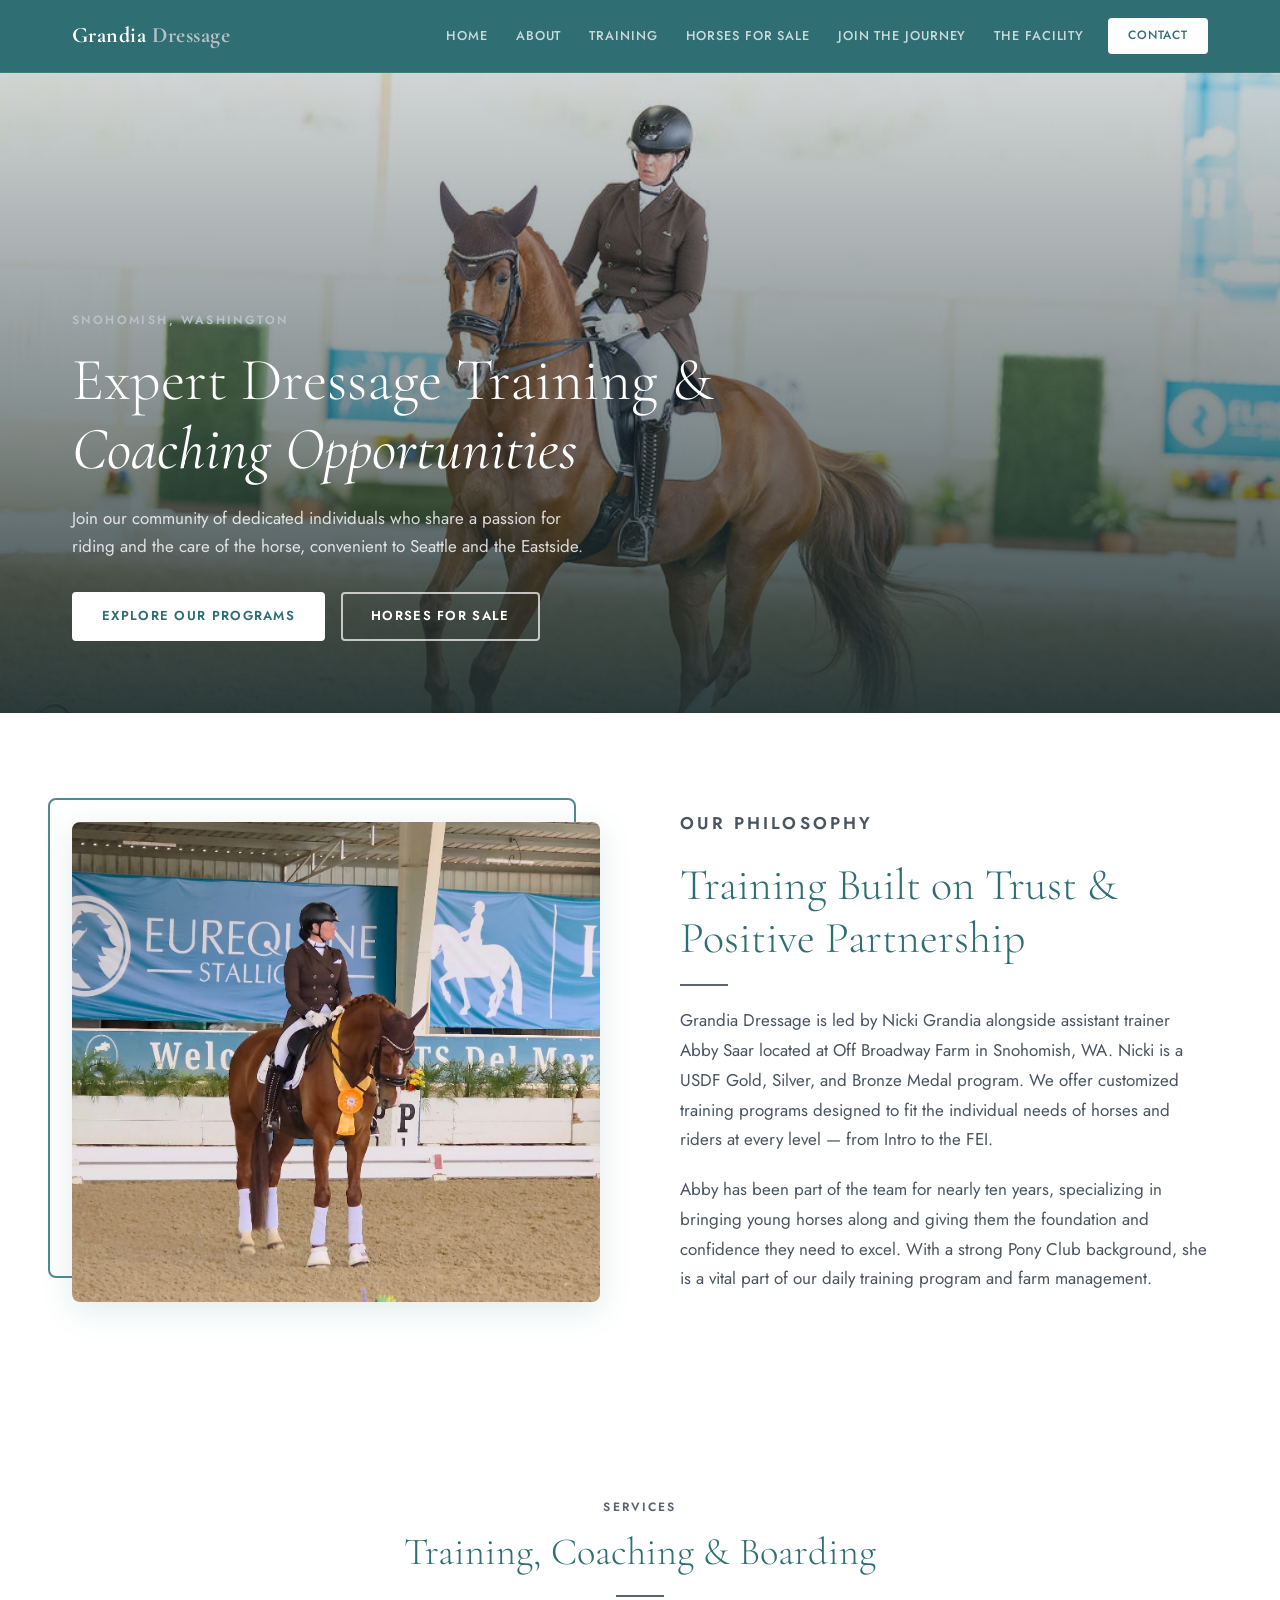
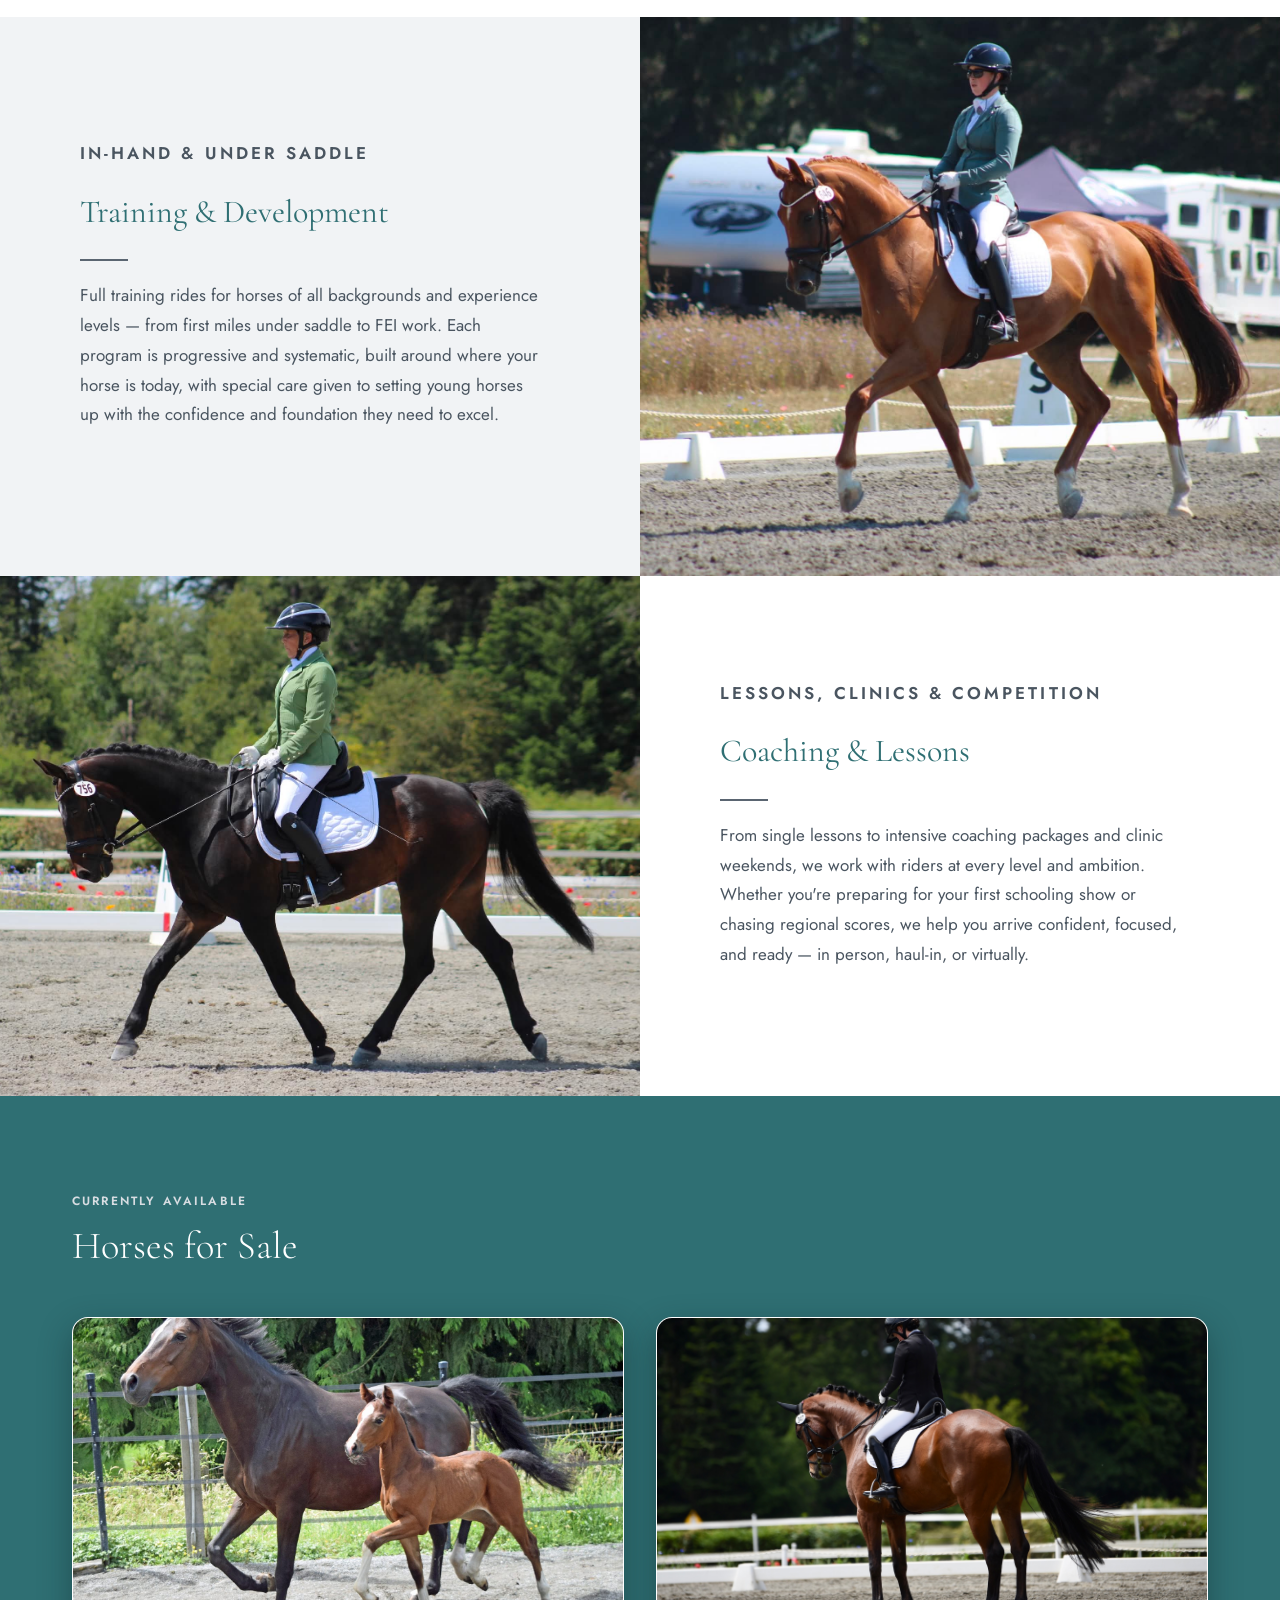
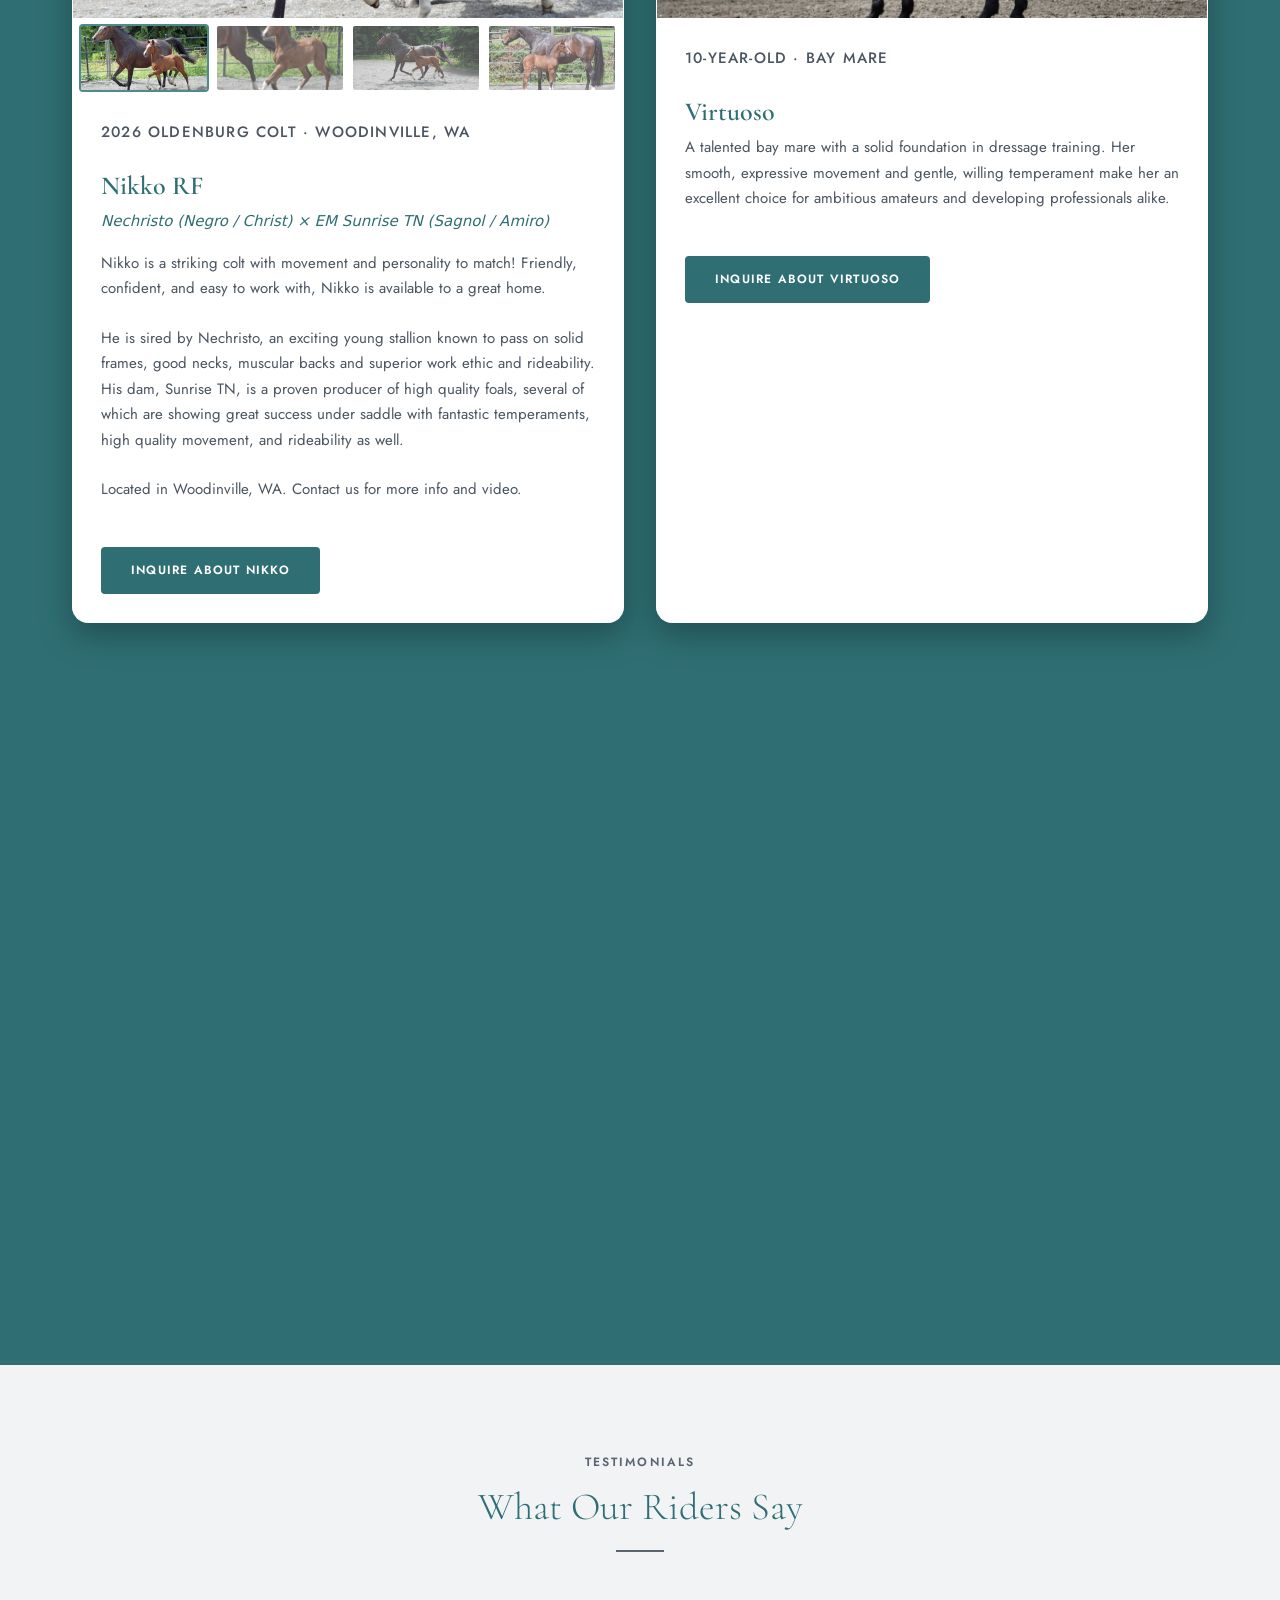
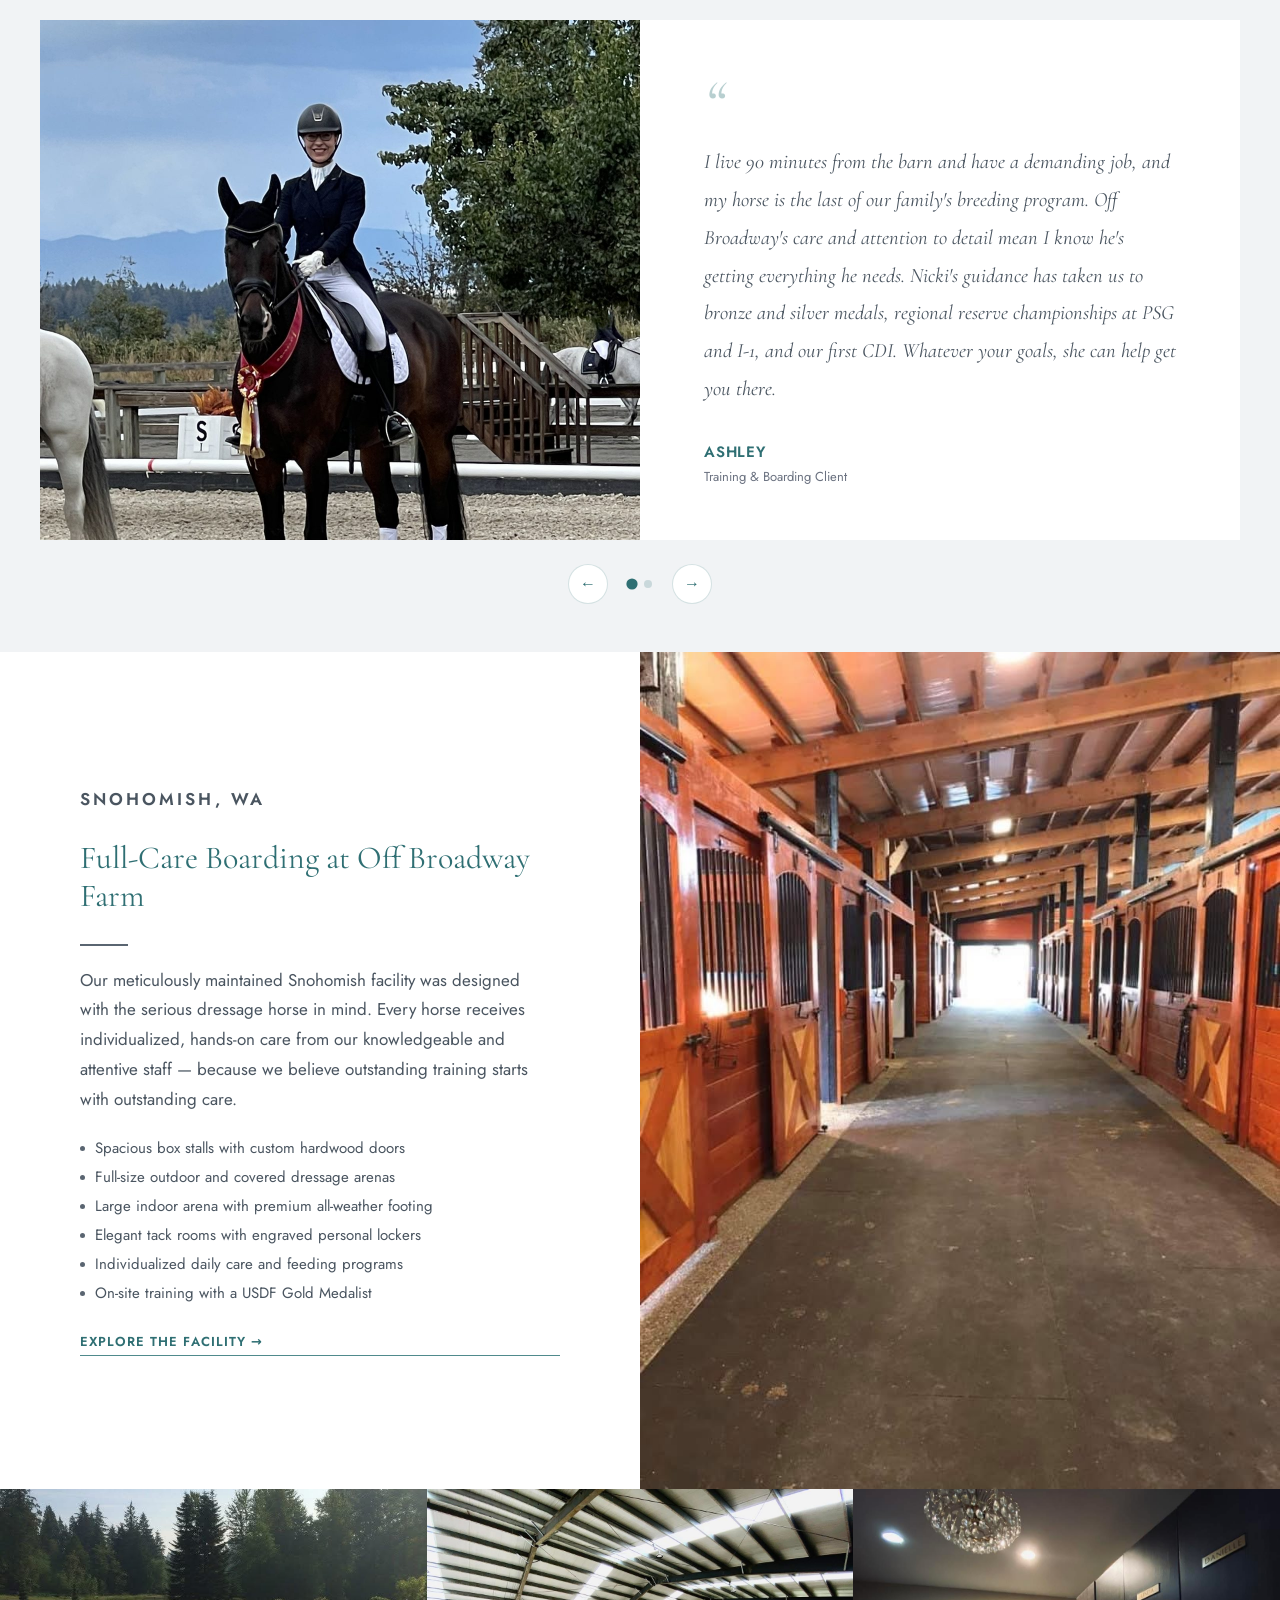
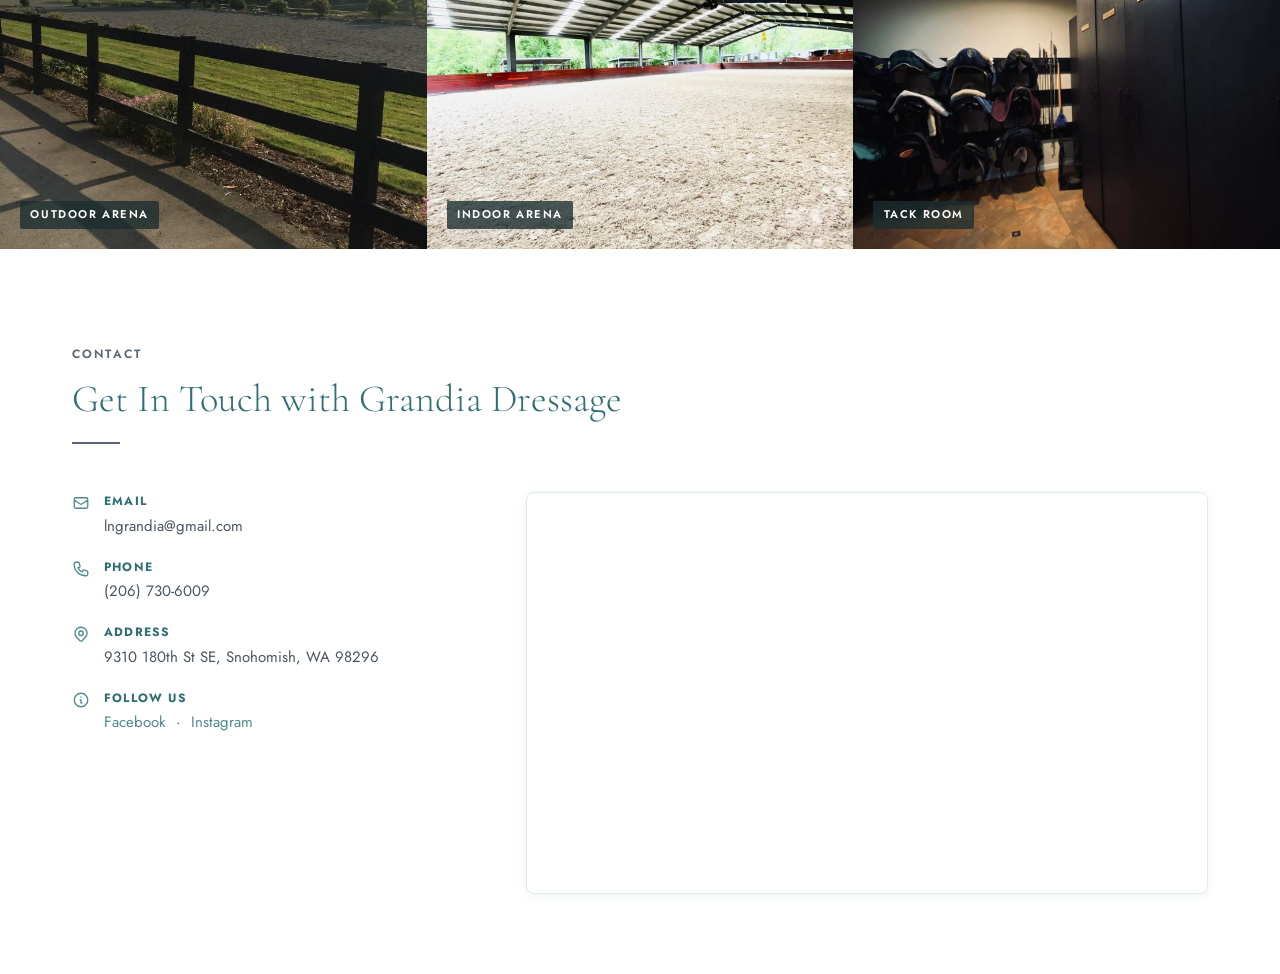
==== commit 76c7db65: "Add Nikko RF sale listing and replace placeholder testimonials - New Horses for Sale card for Nikko " ====
--- a/index.html
+++ b/index.html
@@ -296,6 +296,31 @@
       margin-bottom: 1.5rem;
     }
     .horse-card-body a.btn { font-size: 0.75rem; }
+    .horse-card-body .horse-pedigree {
+      font-style: italic;
+      color: var(--green-deep);
+      margin-bottom: 1rem;
+    }
+    .horse-thumbs {
+      display: grid;
+      grid-template-columns: repeat(4, 1fr);
+      gap: 0.375rem;
+      padding: 0.375rem 0.375rem 0;
+      background: var(--white);
+    }
+    .horse-thumb {
+      padding: 0;
+      border: 2px solid transparent;
+      border-radius: 4px;
+      overflow: hidden;
+      cursor: pointer;
+      background: none;
+      opacity: 0.7;
+      transition: opacity 0.2s ease, border-color 0.2s ease;
+    }
+    .horse-thumb img { display: block; width: 100%; height: 64px; object-fit: cover; }
+    .horse-thumb:hover, .horse-thumb:focus-visible { opacity: 1; }
+    .horse-thumb.active { opacity: 1; border-color: var(--green-mid); }
 
     /* ─── Testimonials ───────────────────────────────────────── */
     .testimonials {
@@ -494,7 +519,7 @@
       .facility-cta-right { justify-content: center; }
       .horses-grid { grid-template-columns: 1fr; }
       .contact-layout { grid-template-columns: 1fr; gap: 2.5rem; }
-      .testi-slides { height: 600px; }
+      .testi-slides { height: 780px; }
       .testi-slide { grid-template-columns: 1fr; grid-template-rows: 260px 1fr; }
       .testi-slide-text { padding: 2rem 1.75rem; }
     }
@@ -627,6 +652,31 @@
         <div class="horse-img-wrap">
           <img
             class="horse-card-img"
+            src="images/nikko_trot_1.jpg"
+            alt="Nikko RF — 2026 bay Oldenburg colt trotting beside his dam"
+          />
+        </div>
+        <div class="horse-thumbs" role="group" aria-label="More photos of Nikko">
+          <button class="horse-thumb active" aria-label="Nikko photo 1"><img src="images/nikko_trot_1.jpg" alt="" loading="lazy" /></button>
+          <button class="horse-thumb" aria-label="Nikko photo 2"><img src="images/nikko_trot_4.jpg" alt="" loading="lazy" /></button>
+          <button class="horse-thumb" aria-label="Nikko photo 3"><img src="images/nikko_trot_2.jpg" alt="" loading="lazy" /></button>
+          <button class="horse-thumb" aria-label="Nikko photo 4"><img src="images/nikko_standing.jpg" alt="" loading="lazy" /></button>
+        </div>
+        <div class="horse-card-body">
+          <p class="horse-meta">2026 Oldenburg Colt · Woodinville, WA</p>
+          <h3>Nikko RF</h3>
+          <p class="horse-pedigree">Nechristo (Negro / Christ) × EM Sunrise TN (Sagnol / Amiro)</p>
+          <p>Nikko is a striking colt with movement and personality to match! Friendly, confident, and easy to work with, Nikko is available to a great home.</p>
+          <p>He is sired by Nechristo, an exciting young stallion known to pass on solid frames, good necks, muscular backs and superior work ethic and rideability. His dam, Sunrise TN, is a proven producer of high quality foals, several of which are showing great success under saddle with fantastic temperaments, high quality movement, and rideability as well.</p>
+          <p>Located in Woodinville, WA. Contact us for more info and video.</p>
+          <a href="#contact" class="btn btn-primary" style="margin-top:1.25rem;">Inquire About Nikko</a>
+        </div>
+      </div>
+
+      <div class="horse-card" data-reveal>
+        <div class="horse-img-wrap">
+          <img
+            class="horse-card-img"
             src="images/oso_trot.JPG"
             alt="Virtuoso — 10-year-old bay mare"
           />
@@ -673,66 +723,26 @@
 
       <div class="testi-slide active">
         <div class="testi-slide-img">
-
-          <img src="images/mule_awesome.jpg" alt="TODO convert Ashley_awards.HEIC to JPEG" /> 
+          <img src="images/ashley_awards.jpg" alt="Ashley in show attire on her dark bay horse wearing a championship ribbon" style="object-position: center 30%;" />
         </div>
         <div class="testi-slide-text">
-          <p class="testi-quote">The training approach at Grandia completely changed how my horse and I communicate. We went from stuck at Training Level to successfully showing First Level within a year. The attention to detail in each session is unlike anything I'd experienced before.</p>
+          <p class="testi-quote">I live 90 minutes from the barn and have a demanding job, and my horse is the last of our family's breeding program. Off Broadway's care and attention to detail mean I know he's getting everything he needs. Nicki's guidance has taken us to bronze and silver medals, regional reserve championships at PSG and I-1, and our first CDI. Whatever your goals, she can help get you there.</p>
           <div class="testi-attribution">
-            <span class="testi-name">Jessica T.</span>
-            <span class="testi-detail">Adult Amateur · Training → First Level</span>
+            <span class="testi-name">Ashley</span>
+            <span class="testi-detail">Training &amp; Boarding Client</span>
           </div>
         </div>
       </div>
 
       <div class="testi-slide">
         <div class="testi-slide-img">
-          <img src="images/mule_awesome.jpg" alt="Dressage horse performing extended trot in moody Pacific Northwest light" />
+          <img src="images/very_good_dogs.JPG" alt="The barn dogs at Off Broadway Farm" />
         </div>
         <div class="testi-slide-text">
-          <p class="testi-quote">MOUNTED ARCHERY</p>
+          <p class="testi-quote">Nicki has been my trainer for over 14 years. Rather than impose a formulaic approach, her goal has always been to make my horse and me compatible and my riding enjoyable. She lives on site and takes responsibility for every aspect of care, from meeting with vets to noticing unusual behavior. Without Nicki, I would not be a happy and satisfied horse owner.</p>
           <div class="testi-attribution">
-            <span class="testi-name">Michael E.</span>
-            <span class="testi-detail">Haul-in Coaching Client · Snohomish County</span>
-          </div>
-        </div>
-      </div>
-
-      <div class="testi-slide">
-        <div class="testi-slide-img">
-          <img src="images/susan_approved.JPG" alt="Dressage competitor at bright outdoor show arena" />
-        </div>
-        <div class="testi-slide-text">
-          <p class="testi-quote">Purchasing my horse through Grandia Dressage was a seamless experience. The honest assessment of each horse's strengths and suitability for my goals gave me total confidence in my decision. My mare has exceeded every expectation.</p>
-          <div class="testi-attribution">
-            <span class="testi-name">Sarah M.</span>
-            <span class="testi-detail">Sales Client · Second Level Competitor</span>
-          </div>
-        </div>
-      </div>
-
-      <div class="testi-slide">
-        <div class="testi-slide-img">
-          <img src="images/kylo_mila.JPG" alt="Rider on dark horse performing dressage at outdoor arena" />
-        </div>
-        <div class="testi-slide-text">
-          <p class="testi-quote">As a parent of a student in Grandia's program, I have seen remarkable growth in both my child and the horses. The commitment to quality training and education is evident in every lesson.</p>
-          <div class="testi-attribution">
-            <span class="testi-name">Karen K.</span>
-            <span class="testi-detail">Parent of Youth Student</span>
-          </div>
-        </div>
-      </div>
-
-      <div class="testi-slide">
-        <div class="testi-slide-img">
-          <img src="images/barb_great.JPG" alt="Grey dressage horse with purple saddle pad competing outdoors" />
-        </div>
-        <div class="testi-slide-text">
-          <p class="testi-quote">I cannot express how valuable the coaching opportunities at Grandia Dressage have been. The support and expertise I received provided me with the confidence to pursue my goals in equine sports.</p>
-          <div class="testi-attribution">
-            <span class="testi-name">Liam B.</span>
-            <span class="testi-detail">Coaching Client</span>
+            <span class="testi-name">Lori</span>
+            <span class="testi-detail">Client for 14+ Years</span>
           </div>
         </div>
       </div>
@@ -744,9 +754,6 @@
       <div class="testi-dots">
         <button class="testi-dot active" aria-label="Testimonial 1"></button>
         <button class="testi-dot" aria-label="Testimonial 2"></button>
-        <button class="testi-dot" aria-label="Testimonial 3"></button>
-        <button class="testi-dot" aria-label="Testimonial 4"></button>
-        <button class="testi-dot" aria-label="Testimonial 5"></button>
       </div>
       <button class="testi-arrow testi-next" aria-label="Next testimonial">&#8594;</button>
     </div>
@@ -891,6 +898,16 @@
 
     startTimer();
   })();
+
+  // Horse card photo thumbnails
+  document.querySelectorAll('.horse-card').forEach(card => {
+    const main = card.querySelector('.horse-card-img');
+    const thumbs = card.querySelectorAll('.horse-thumb');
+    thumbs.forEach(btn => btn.addEventListener('click', () => {
+      main.src = btn.querySelector('img').src;
+      thumbs.forEach(t => t.classList.toggle('active', t === btn));
+    }));
+  });
 </script>
 
 </body>
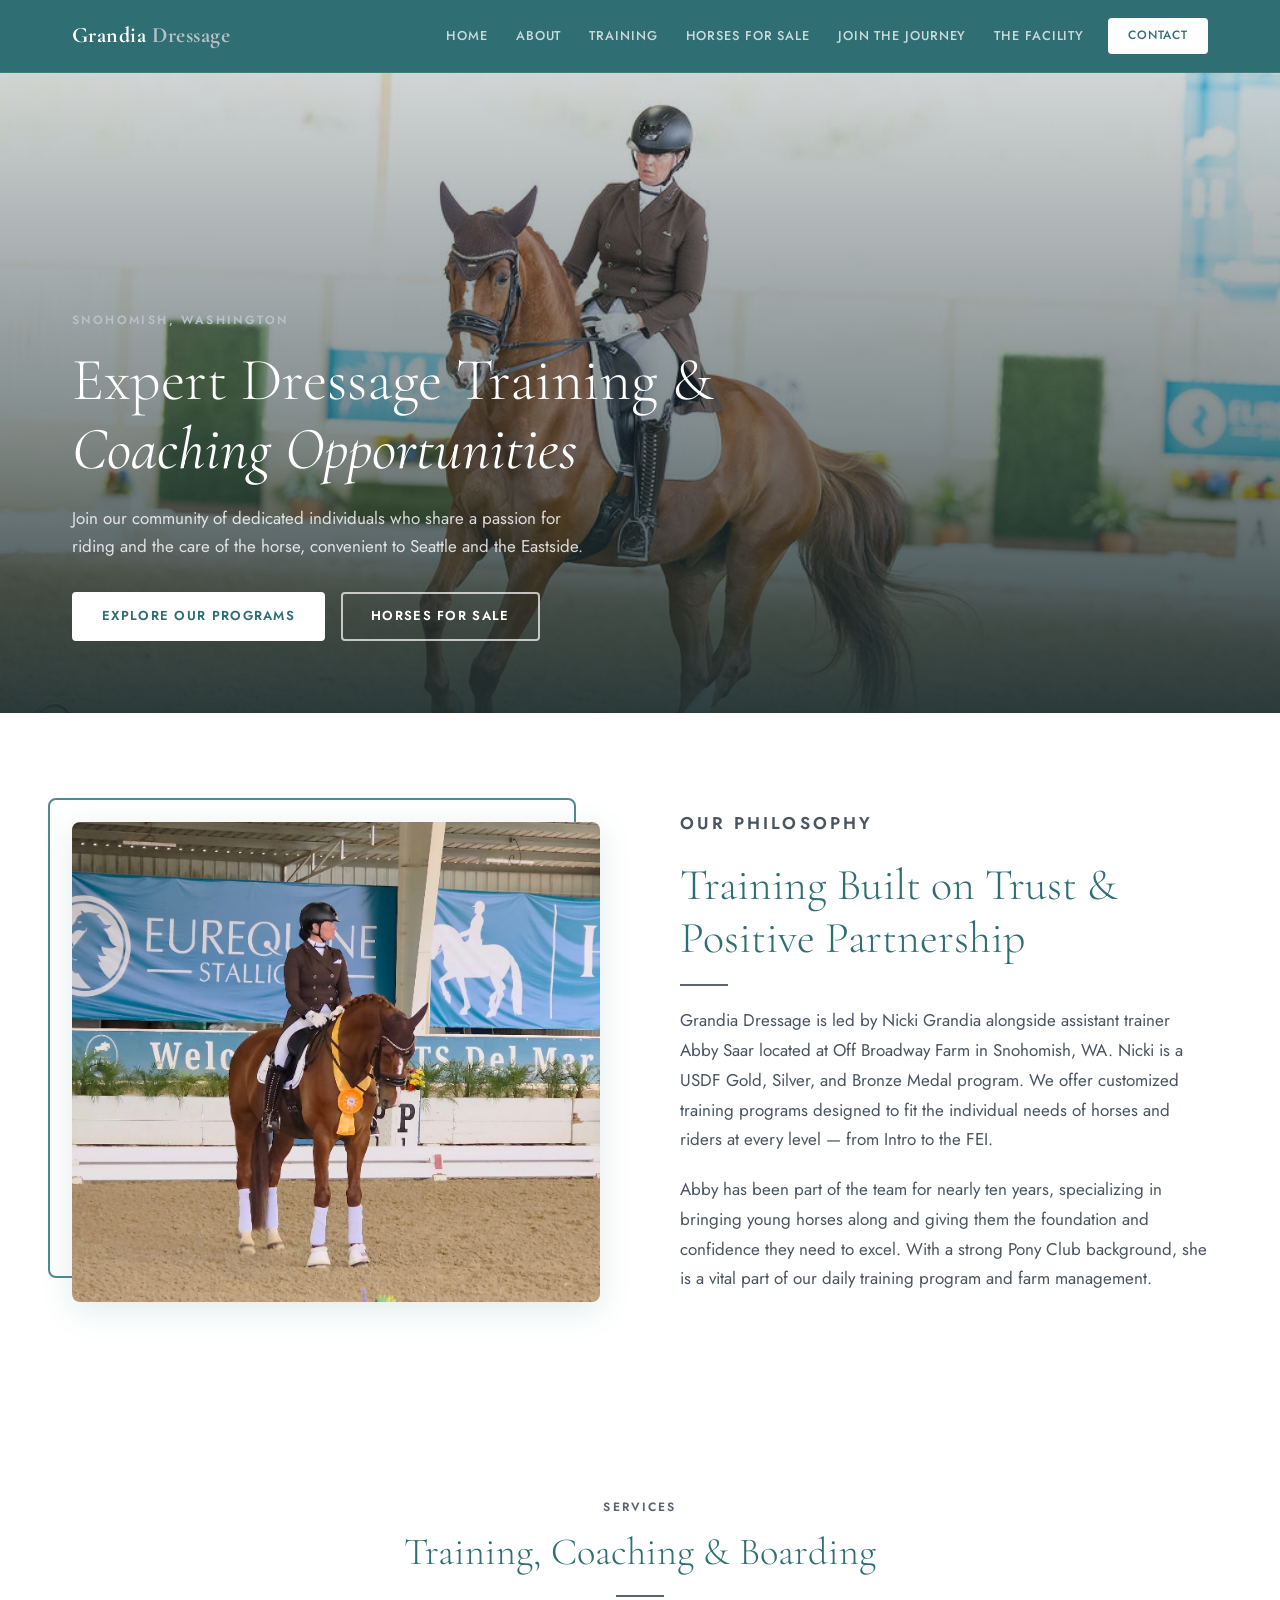
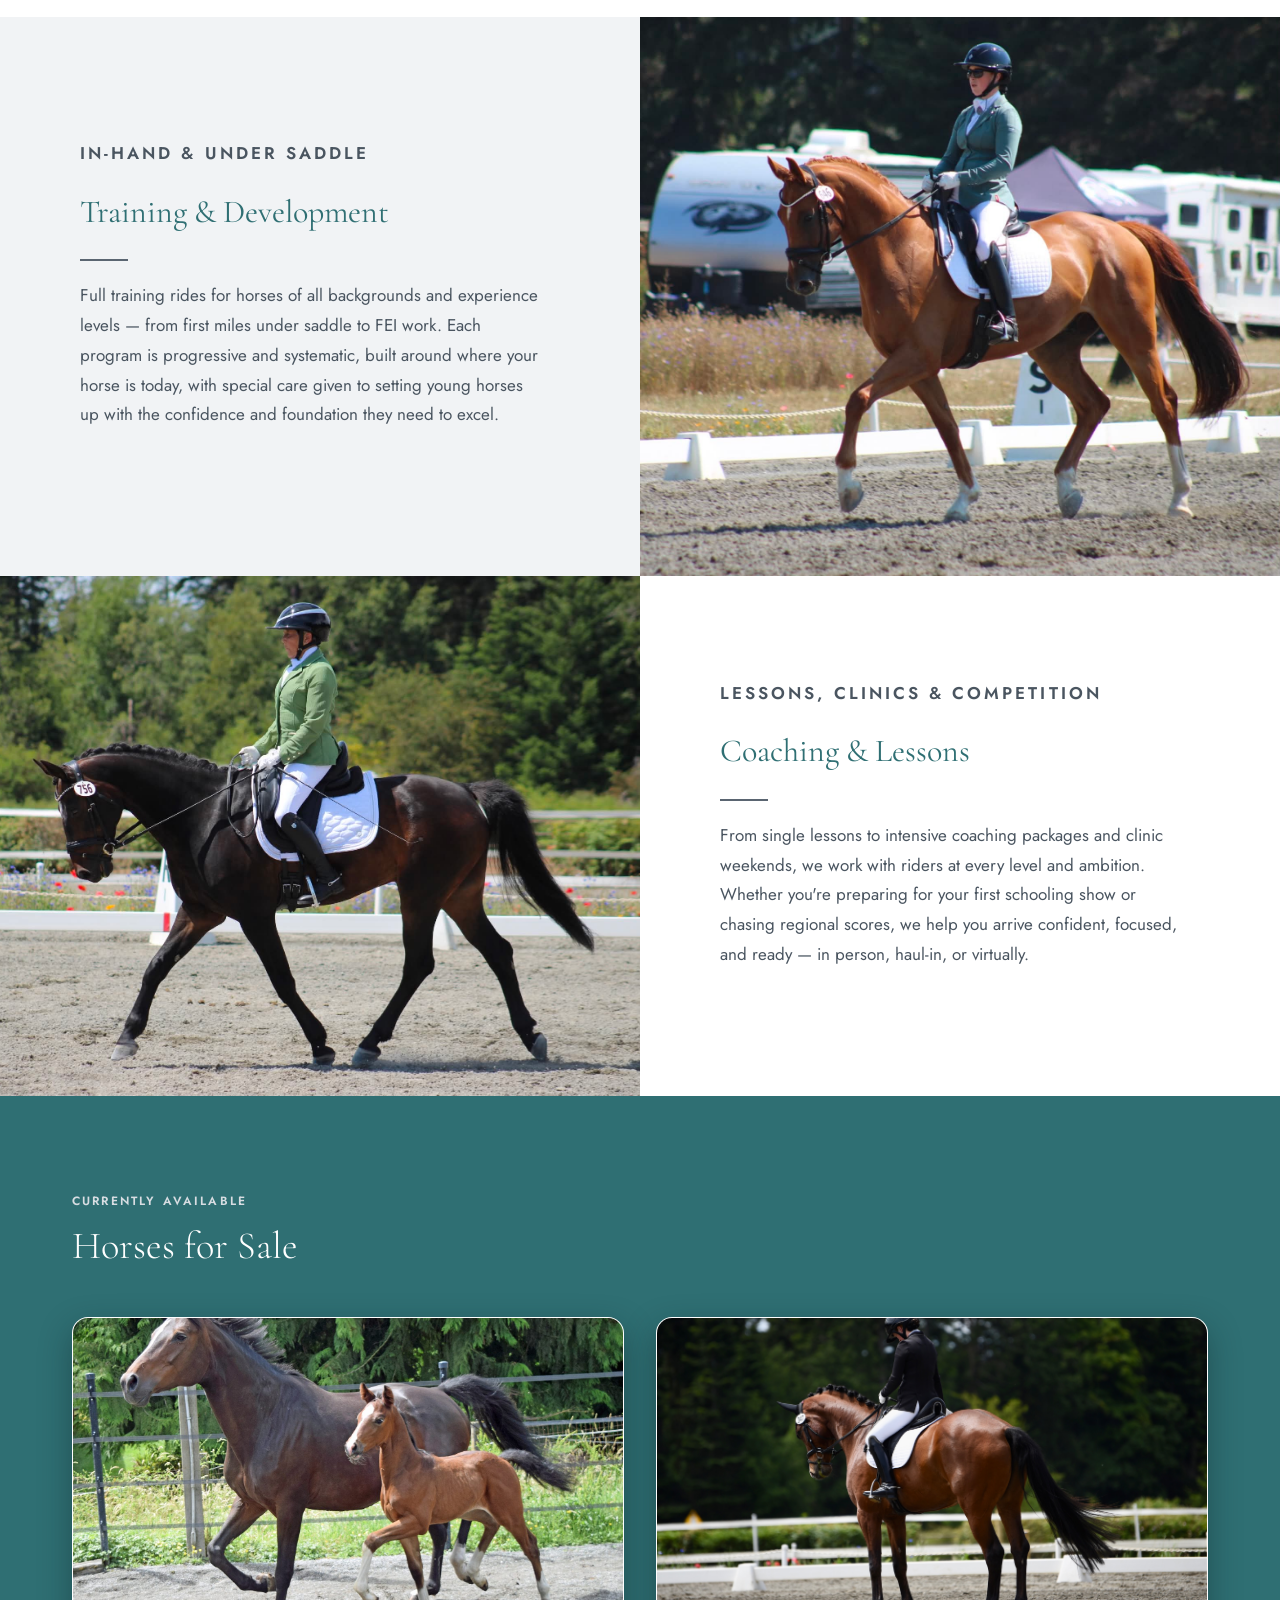
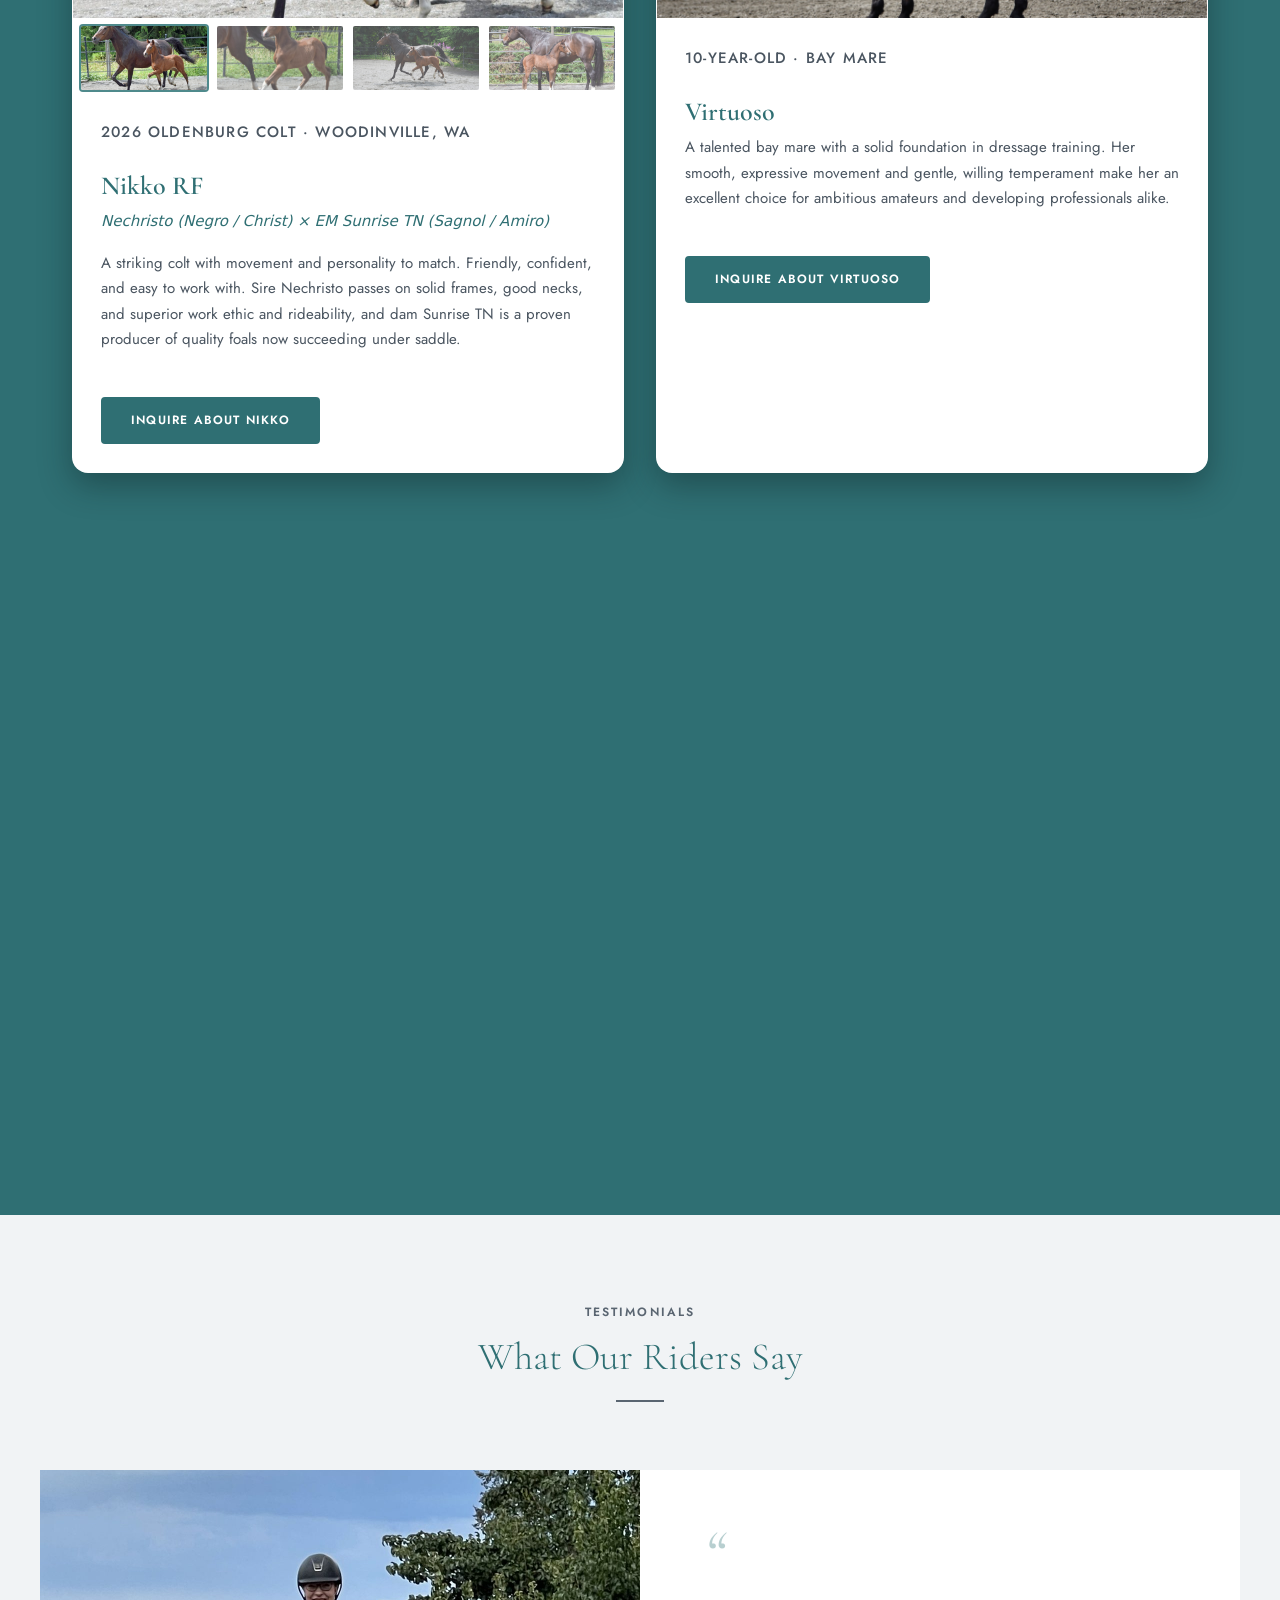
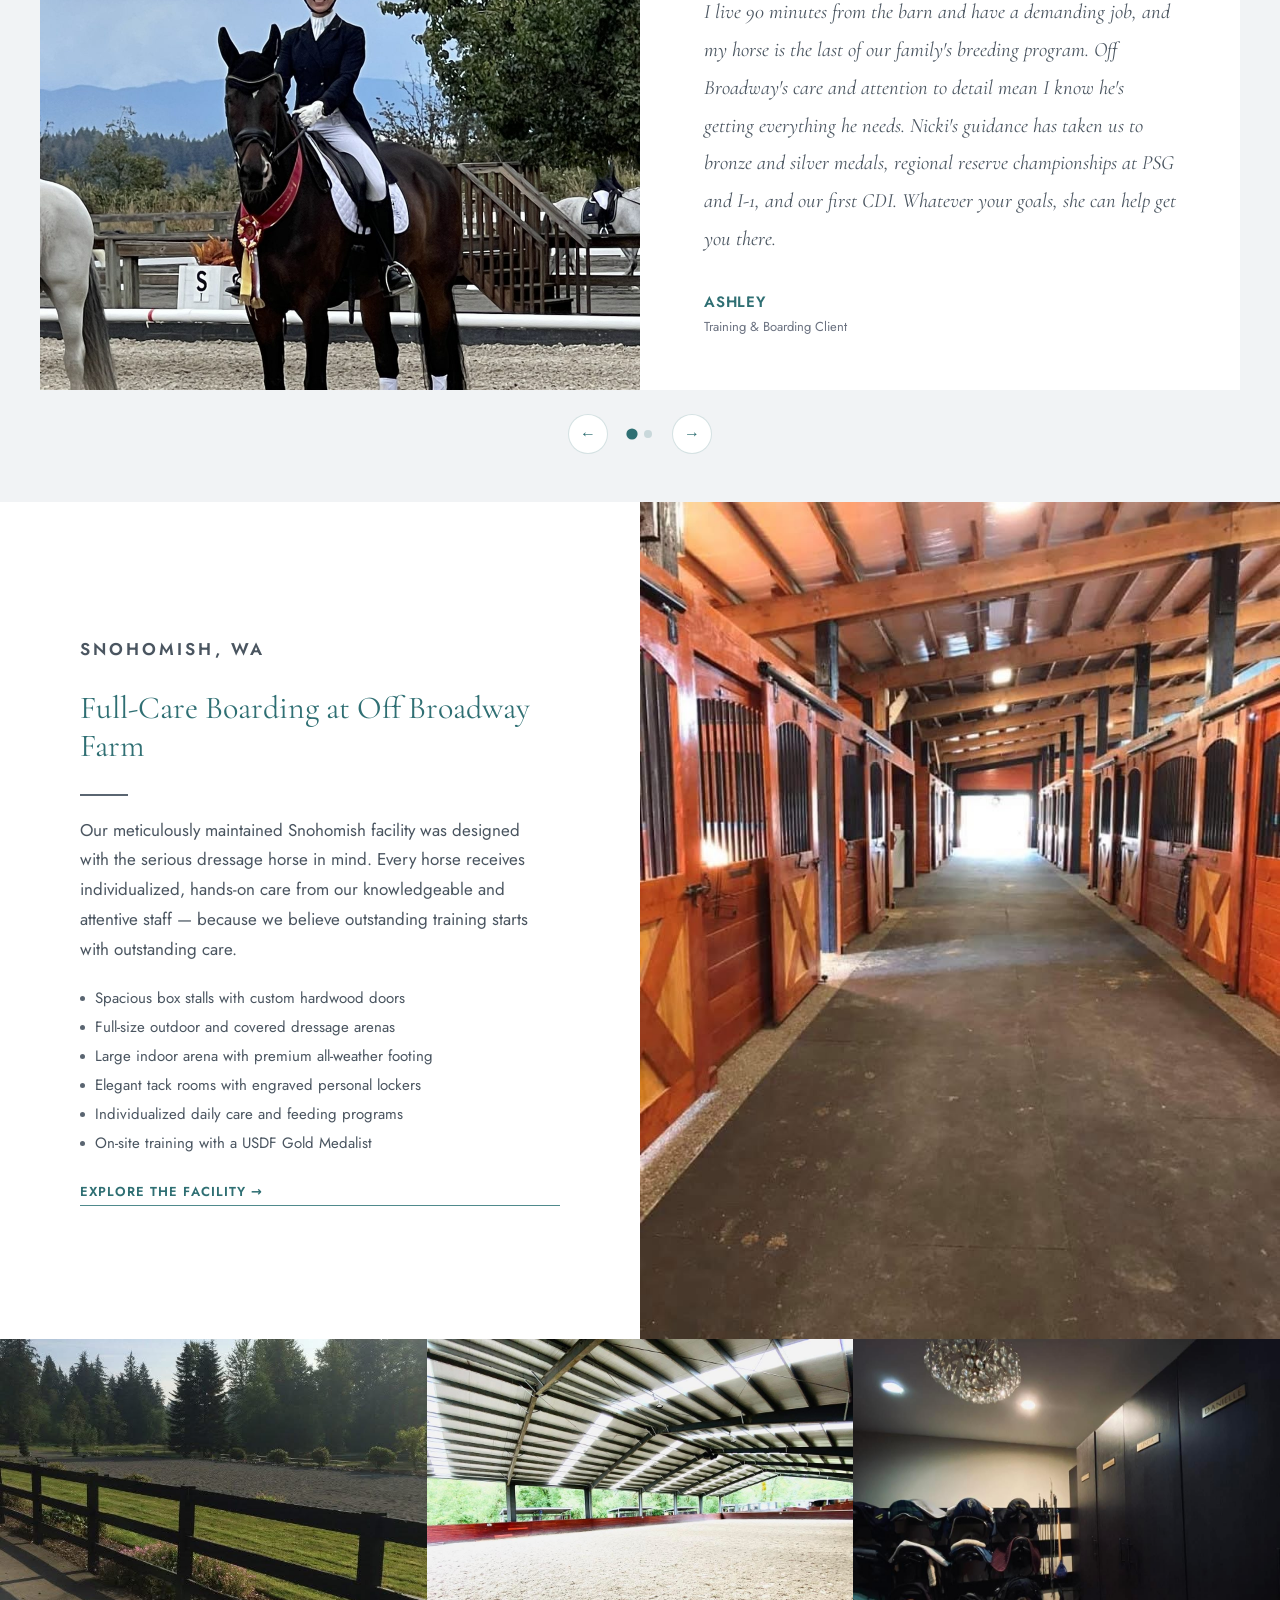
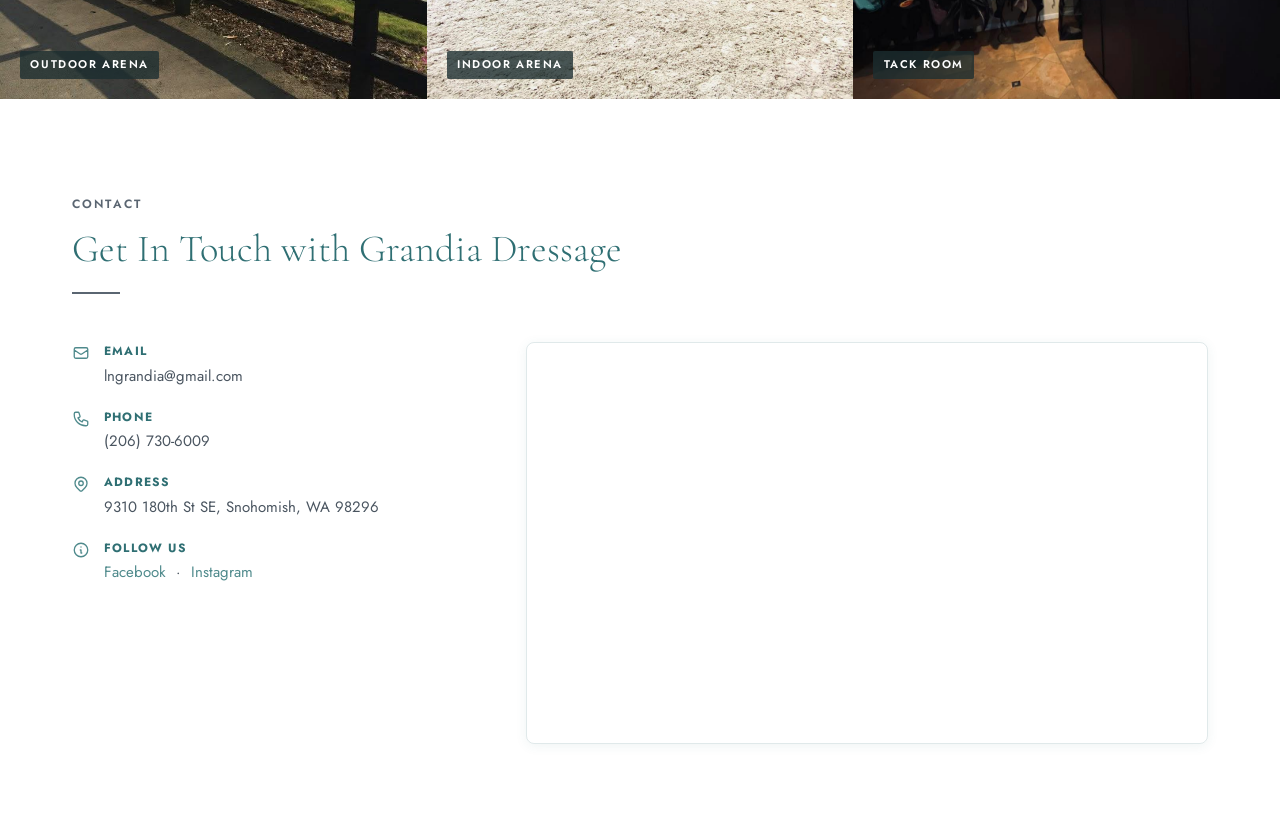
==== commit 9907261b: "Shorten Nikko's listing to match the other horse cards Co-Authored-By: Claude Opus 5.5 <noreply@anth" ====
--- a/index.html
+++ b/index.html
@@ -356,6 +356,22 @@
       pointer-events: auto;
     }
     .testi-slide-img { overflow: hidden; }
+    .testi-img-pending { position: relative; }
+    .testi-img-note {
+      position: absolute;
+      left: 50%;
+      bottom: 1.5rem;
+      transform: translateX(-50%);
+      padding: 0.5rem 1.125rem;
+      background: rgba(15,40,42,0.78);
+      color: #fff;
+      font-size: 0.75rem;
+      font-weight: 500;
+      letter-spacing: 0.12em;
+      text-transform: uppercase;
+      border-radius: 999px;
+      white-space: nowrap;
+    }
     .testi-slide-img img {
       width: 100%;
       height: 100%;
@@ -666,9 +682,7 @@
           <p class="horse-meta">2026 Oldenburg Colt · Woodinville, WA</p>
           <h3>Nikko RF</h3>
           <p class="horse-pedigree">Nechristo (Negro / Christ) × EM Sunrise TN (Sagnol / Amiro)</p>
-          <p>Nikko is a striking colt with movement and personality to match! Friendly, confident, and easy to work with, Nikko is available to a great home.</p>
-          <p>He is sired by Nechristo, an exciting young stallion known to pass on solid frames, good necks, muscular backs and superior work ethic and rideability. His dam, Sunrise TN, is a proven producer of high quality foals, several of which are showing great success under saddle with fantastic temperaments, high quality movement, and rideability as well.</p>
-          <p>Located in Woodinville, WA. Contact us for more info and video.</p>
+          <p>A striking colt with movement and personality to match. Friendly, confident, and easy to work with. Sire Nechristo passes on solid frames, good necks, and superior work ethic and rideability, and dam Sunrise TN is a proven producer of quality foals now succeeding under saddle.</p>
           <a href="#contact" class="btn btn-primary" style="margin-top:1.25rem;">Inquire About Nikko</a>
         </div>
       </div>
@@ -735,8 +749,9 @@
       </div>
 
       <div class="testi-slide">
-        <div class="testi-slide-img">
+        <div class="testi-slide-img testi-img-pending">
           <img src="images/very_good_dogs.JPG" alt="The barn dogs at Off Broadway Farm" />
+          <span class="testi-img-note">Picture coming soon</span>
         </div>
         <div class="testi-slide-text">
           <p class="testi-quote">Nicki has been my trainer for over 14 years. Rather than impose a formulaic approach, her goal has always been to make my horse and me compatible and my riding enjoyable. She lives on site and takes responsibility for every aspect of care, from meeting with vets to noticing unusual behavior. Without Nicki, I would not be a happy and satisfied horse owner.</p>
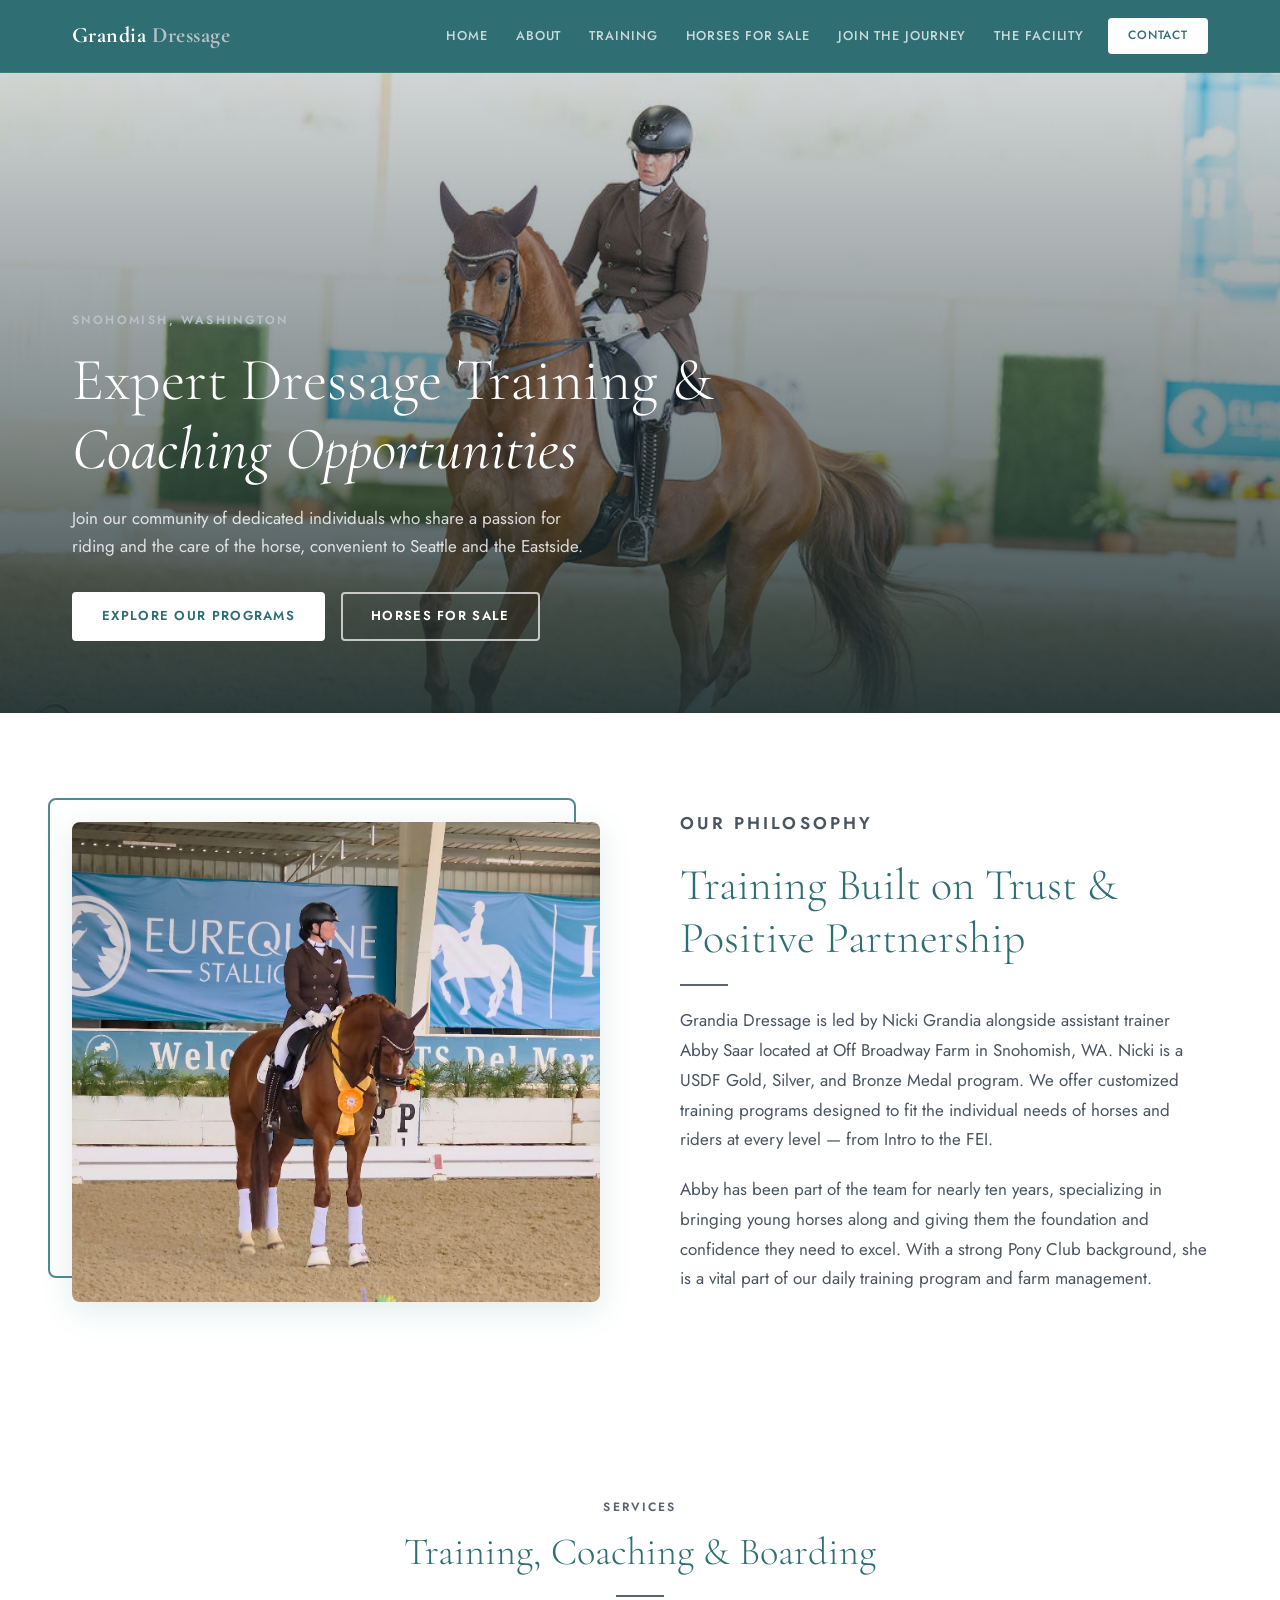
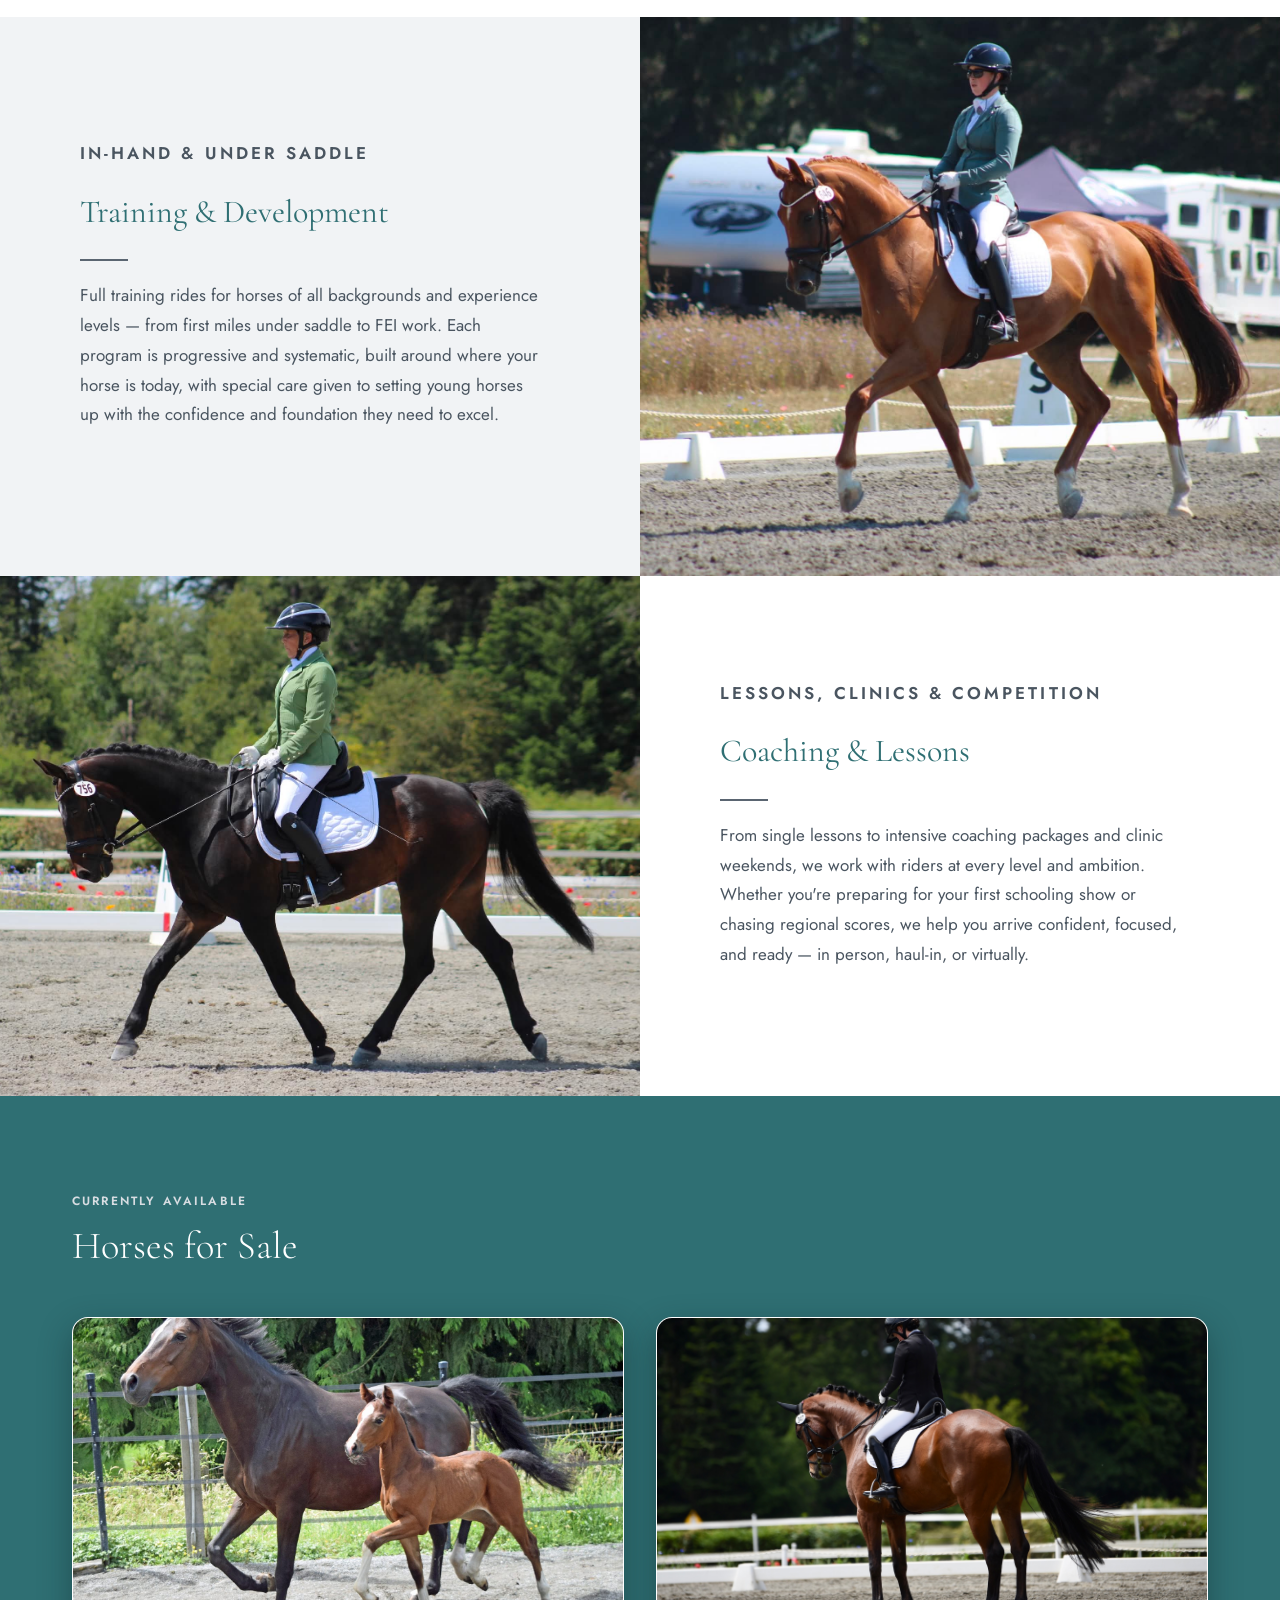
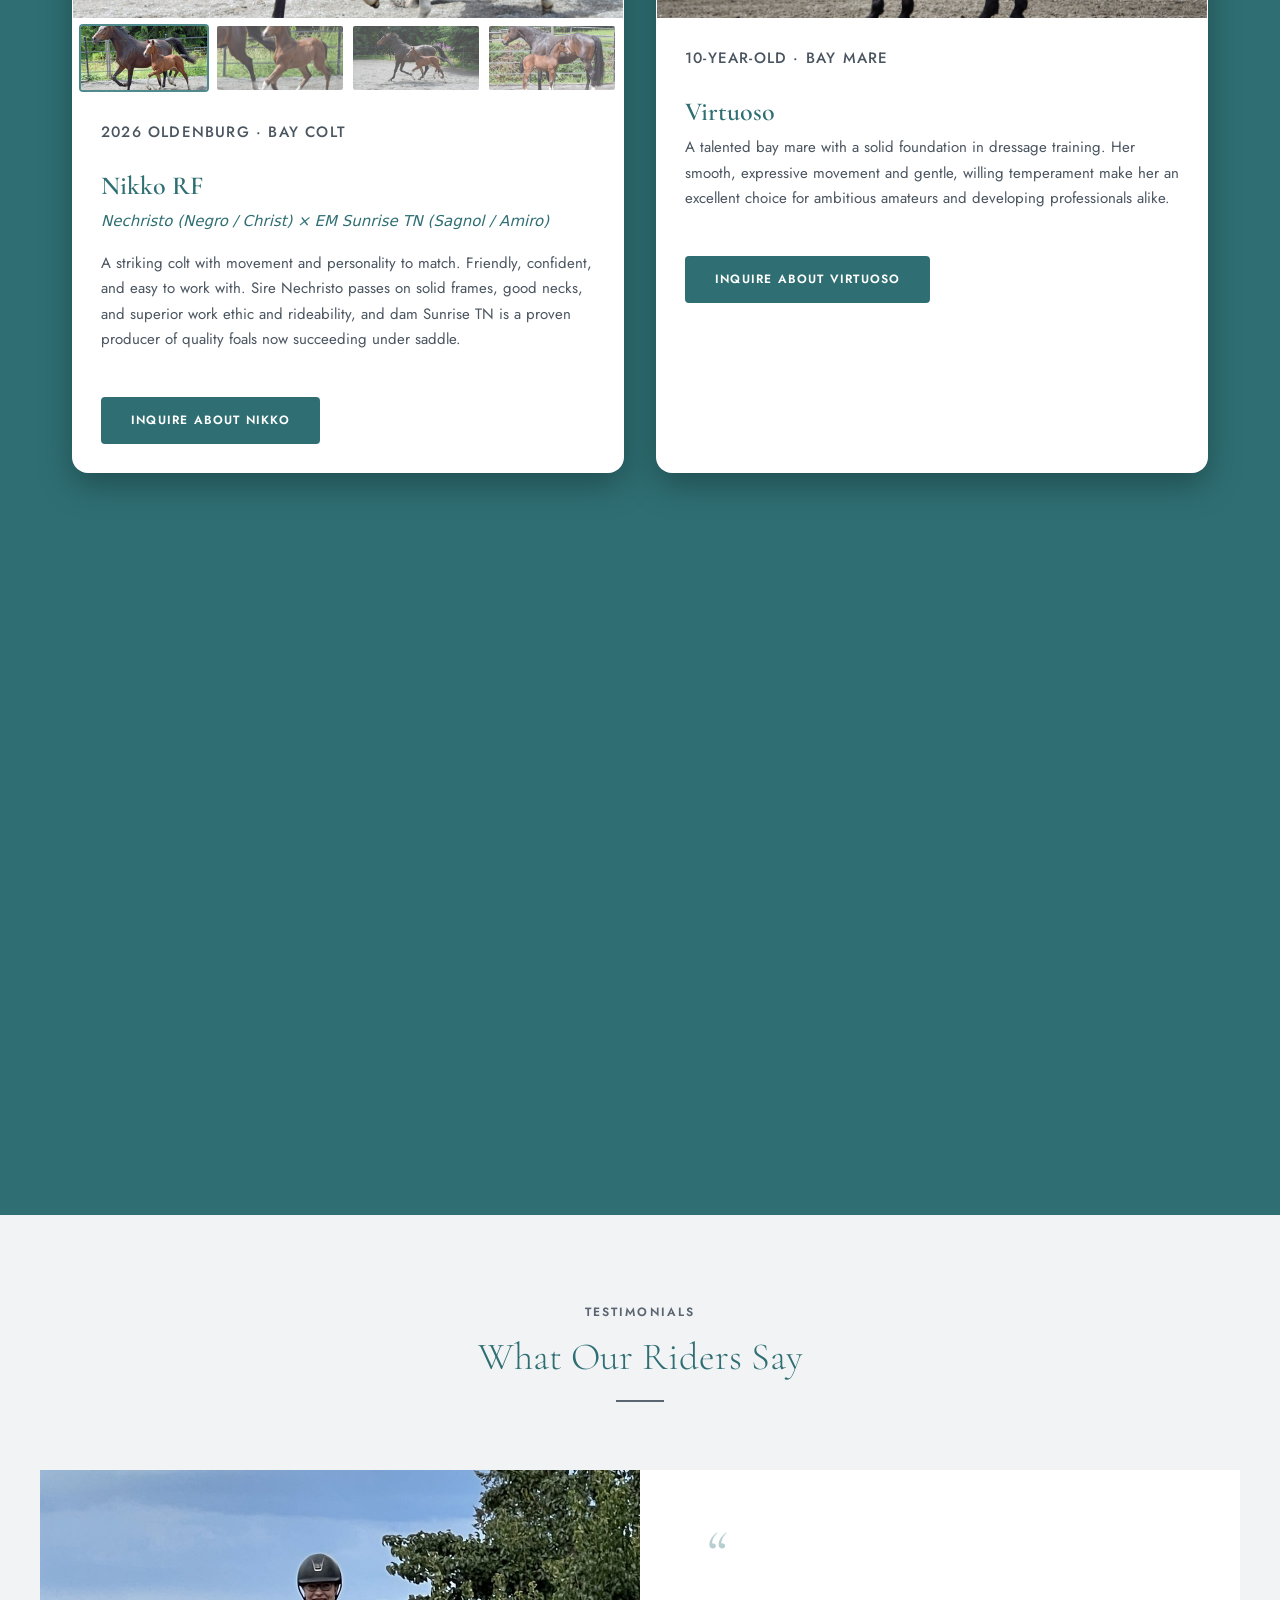
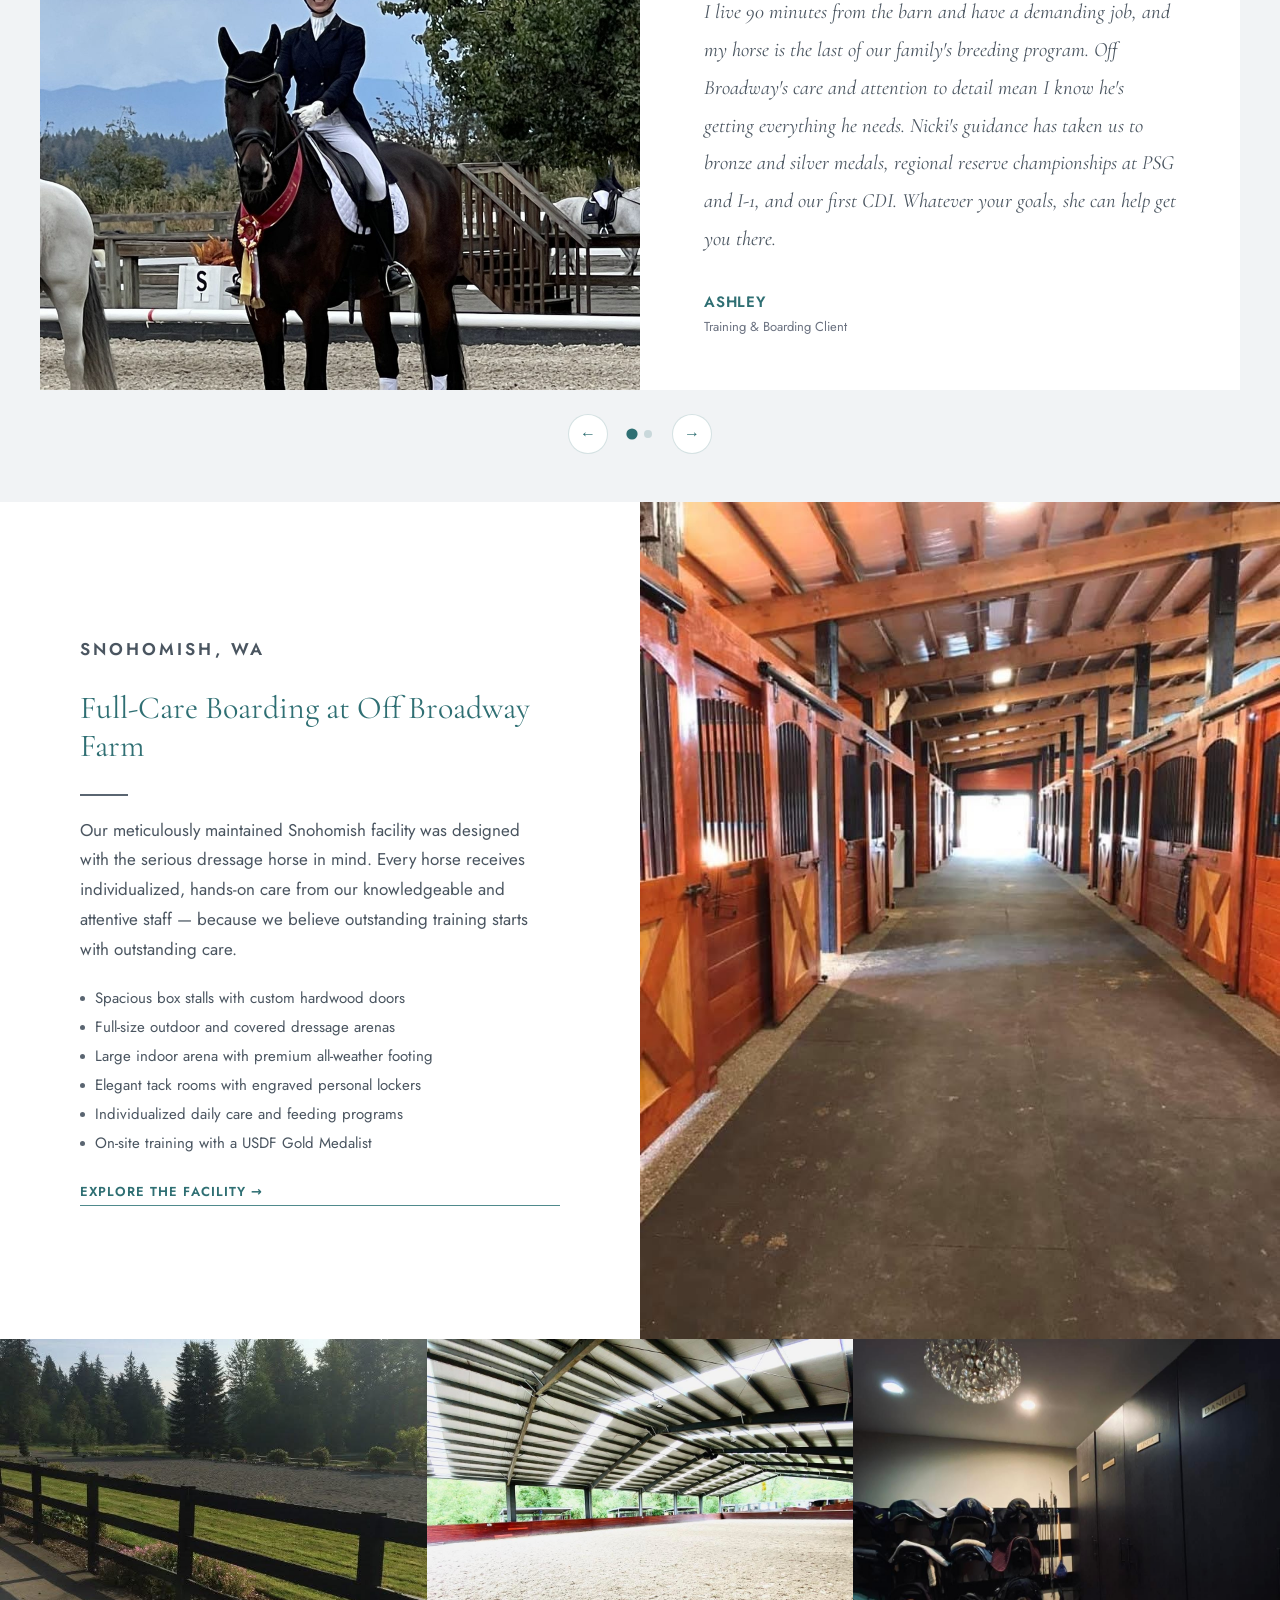
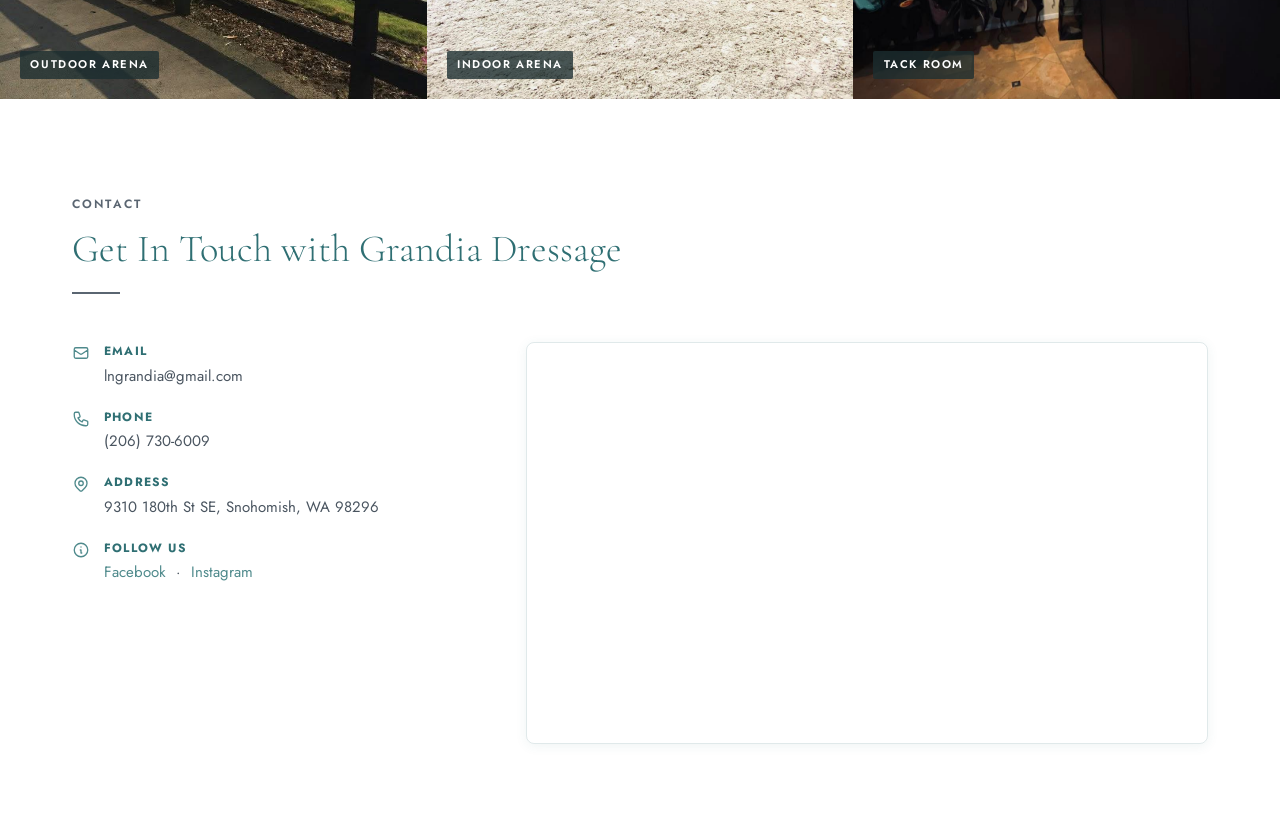
==== commit ae821d51: "Nikko card: show color instead of location in the subtitle Co-Authored-By: Claude Opus 5.5 <noreply@" ====
--- a/index.html
+++ b/index.html
@@ -679,7 +679,7 @@
           <button class="horse-thumb" aria-label="Nikko photo 4"><img src="images/nikko_standing.jpg" alt="" loading="lazy" /></button>
         </div>
         <div class="horse-card-body">
-          <p class="horse-meta">2026 Oldenburg Colt · Woodinville, WA</p>
+          <p class="horse-meta">2026 Oldenburg · Bay Colt</p>
           <h3>Nikko RF</h3>
           <p class="horse-pedigree">Nechristo (Negro / Christ) × EM Sunrise TN (Sagnol / Amiro)</p>
           <p>A striking colt with movement and personality to match. Friendly, confident, and easy to work with. Sire Nechristo passes on solid frames, good necks, and superior work ethic and rideability, and dam Sunrise TN is a proven producer of quality foals now succeeding under saddle.</p>
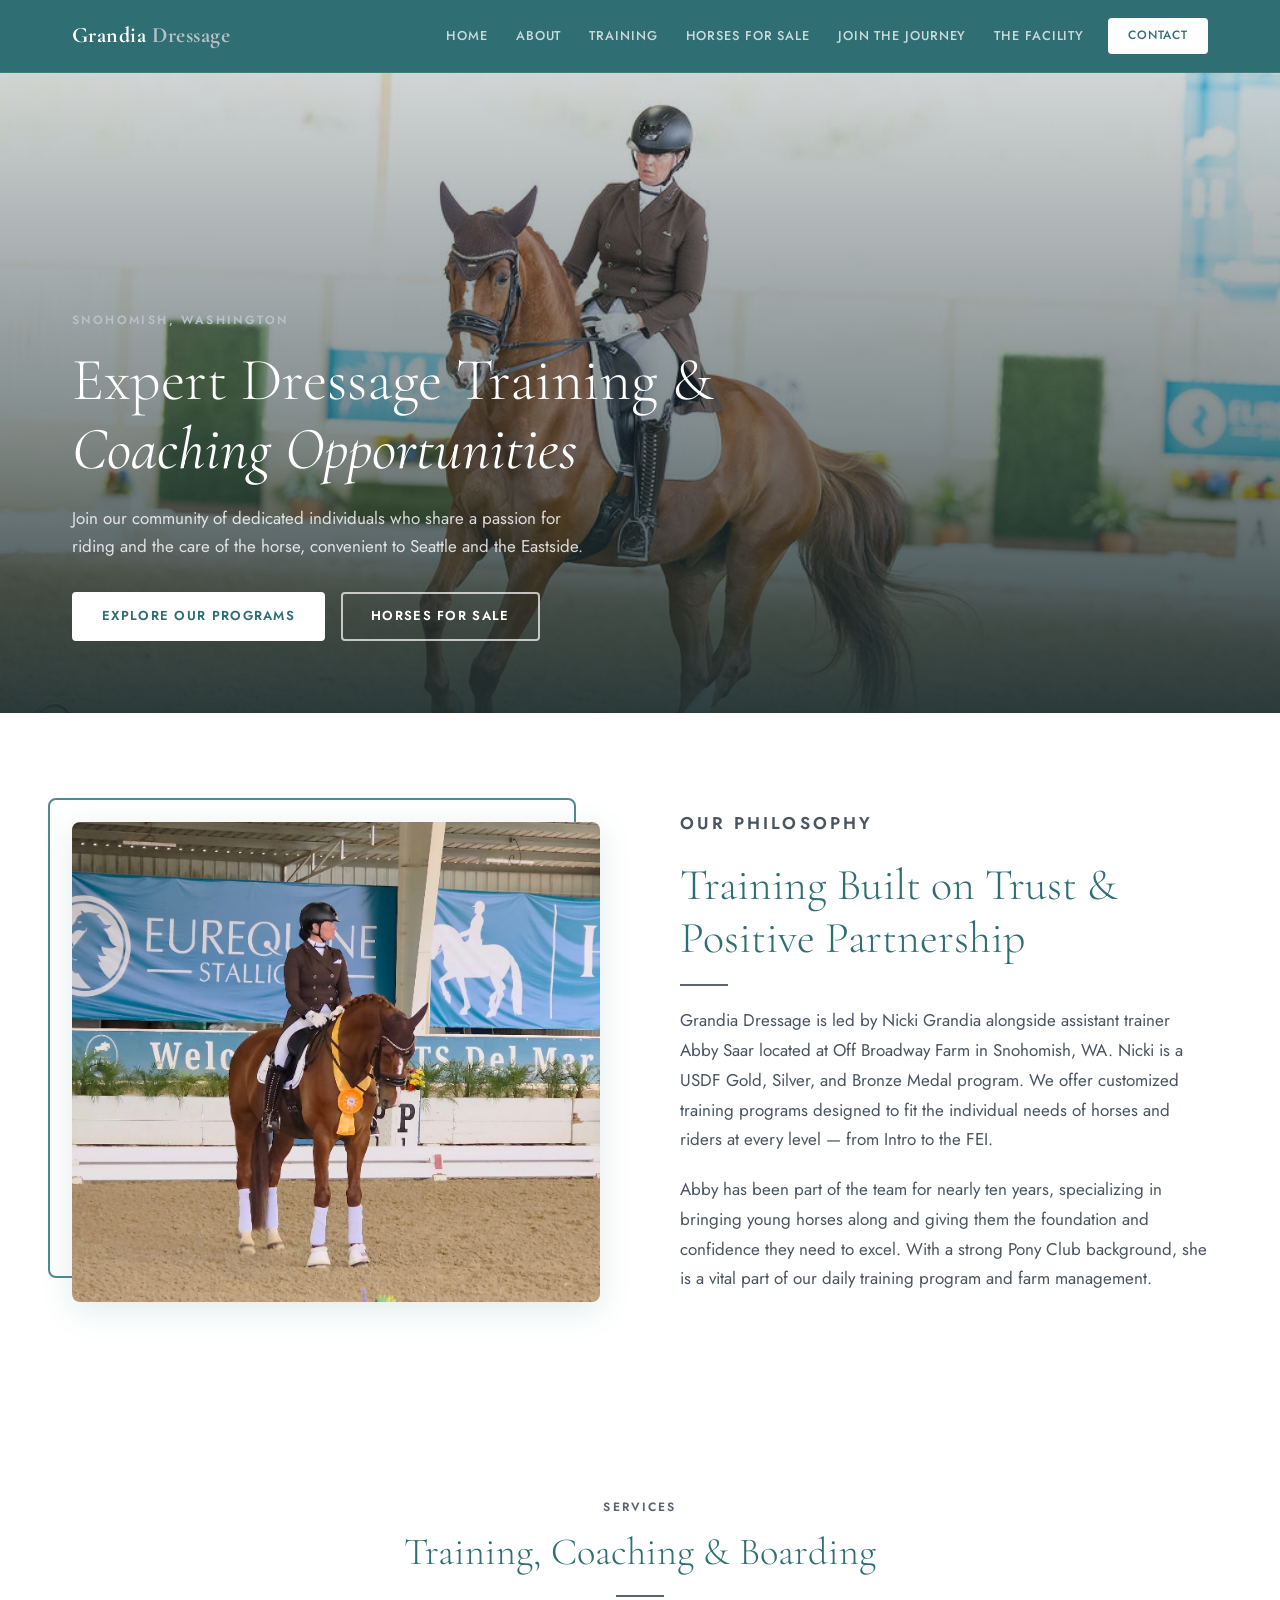
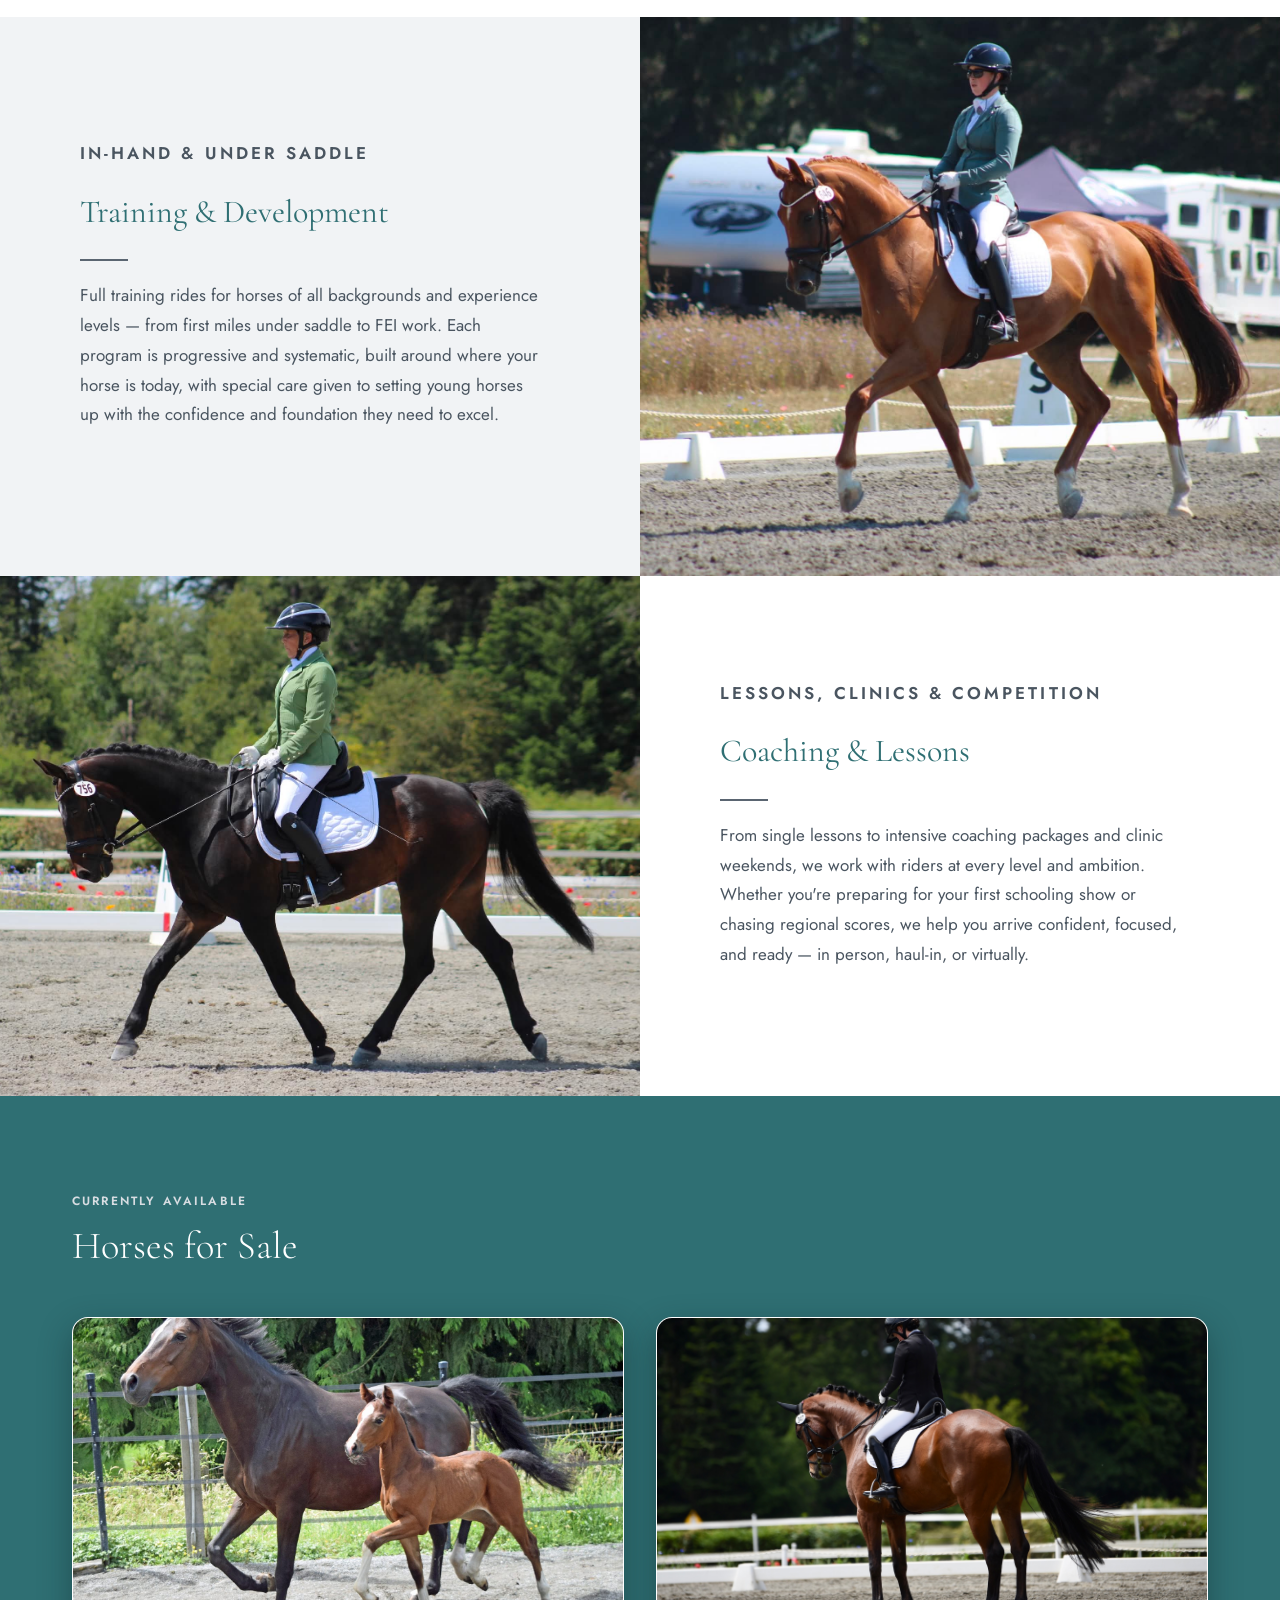
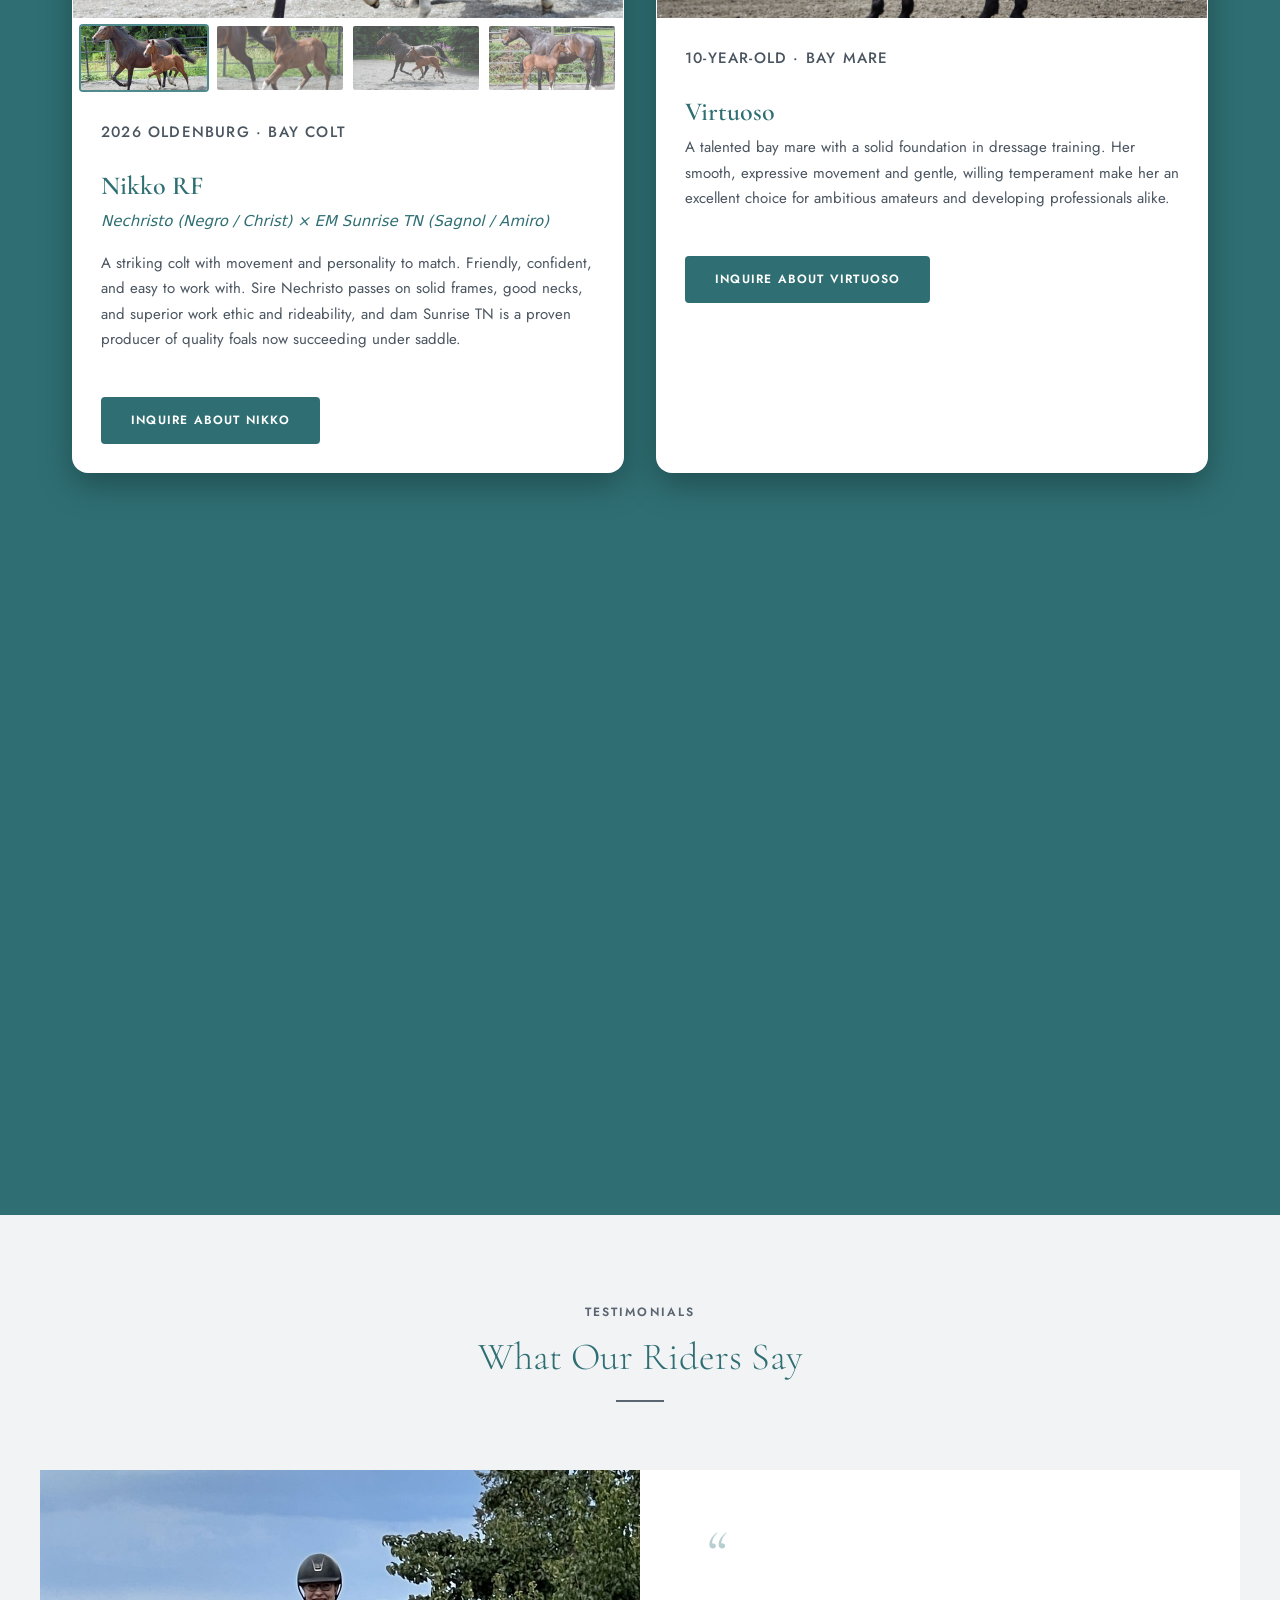
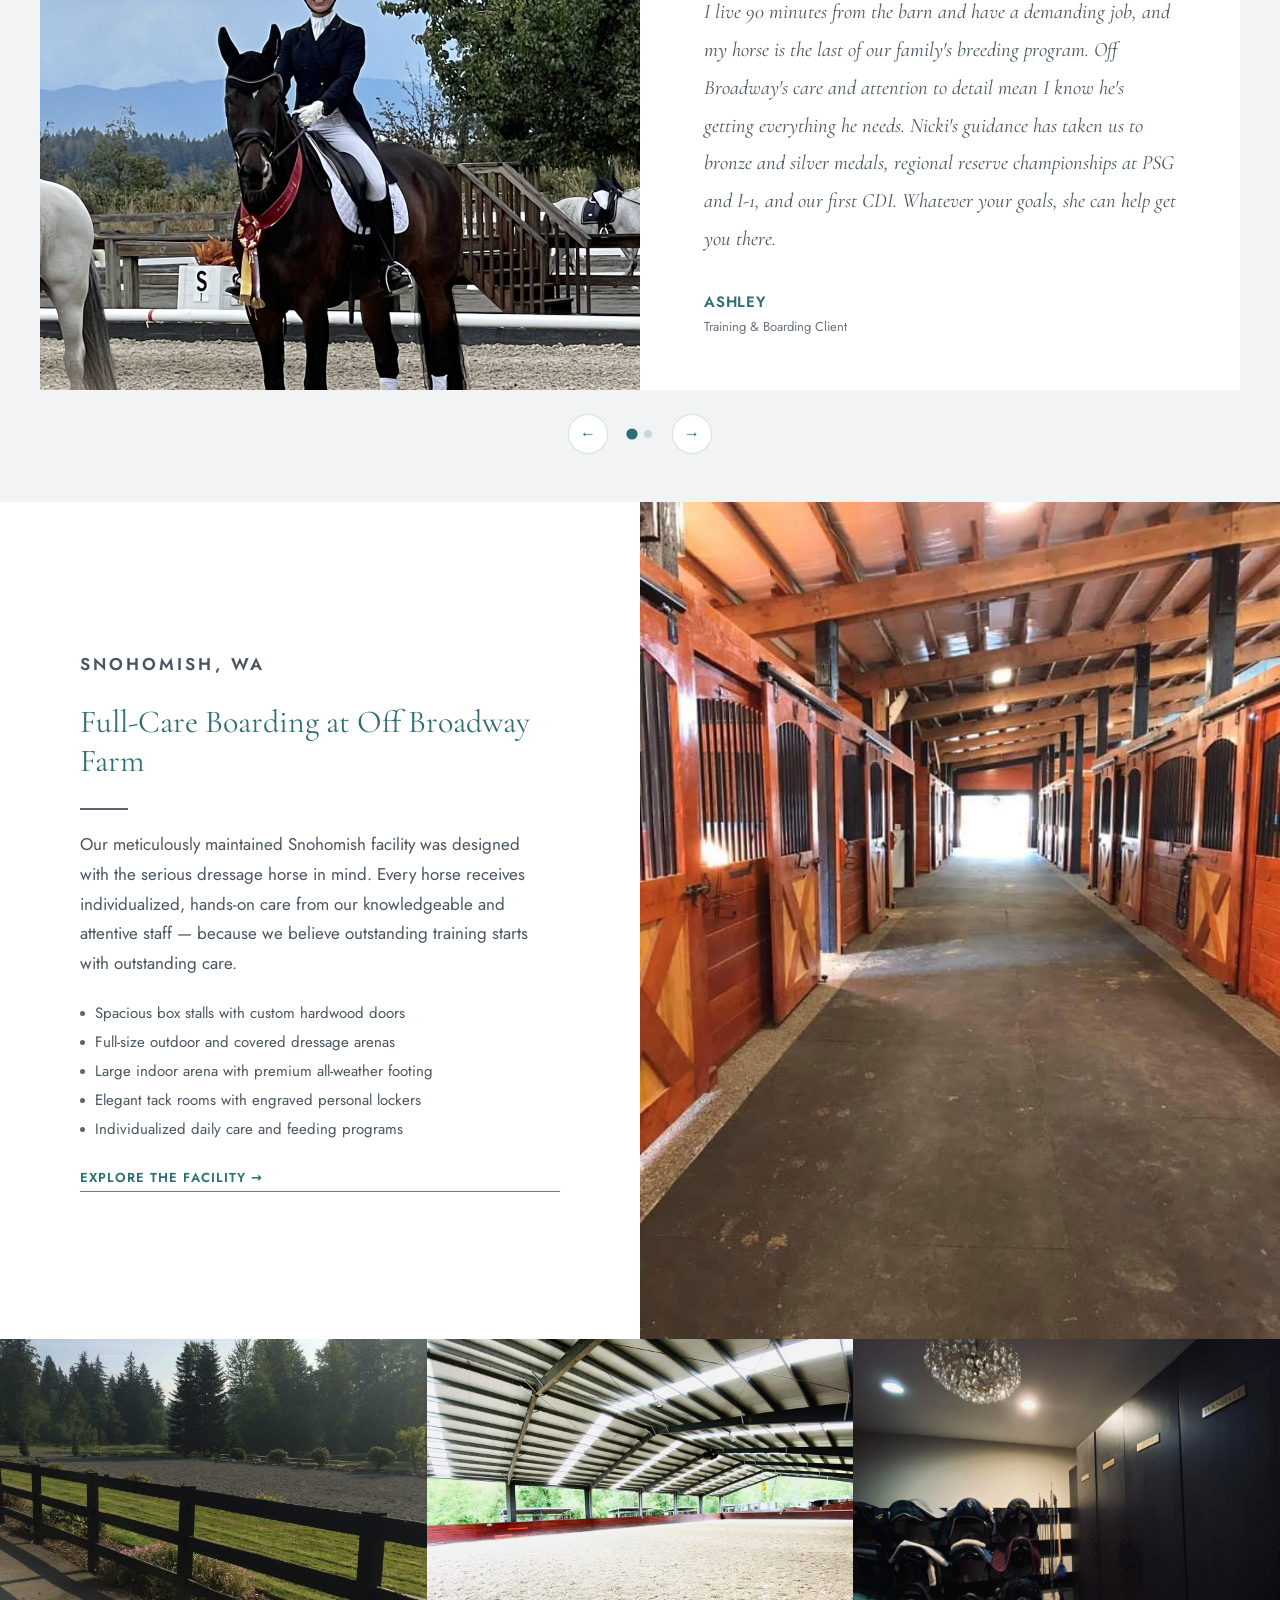
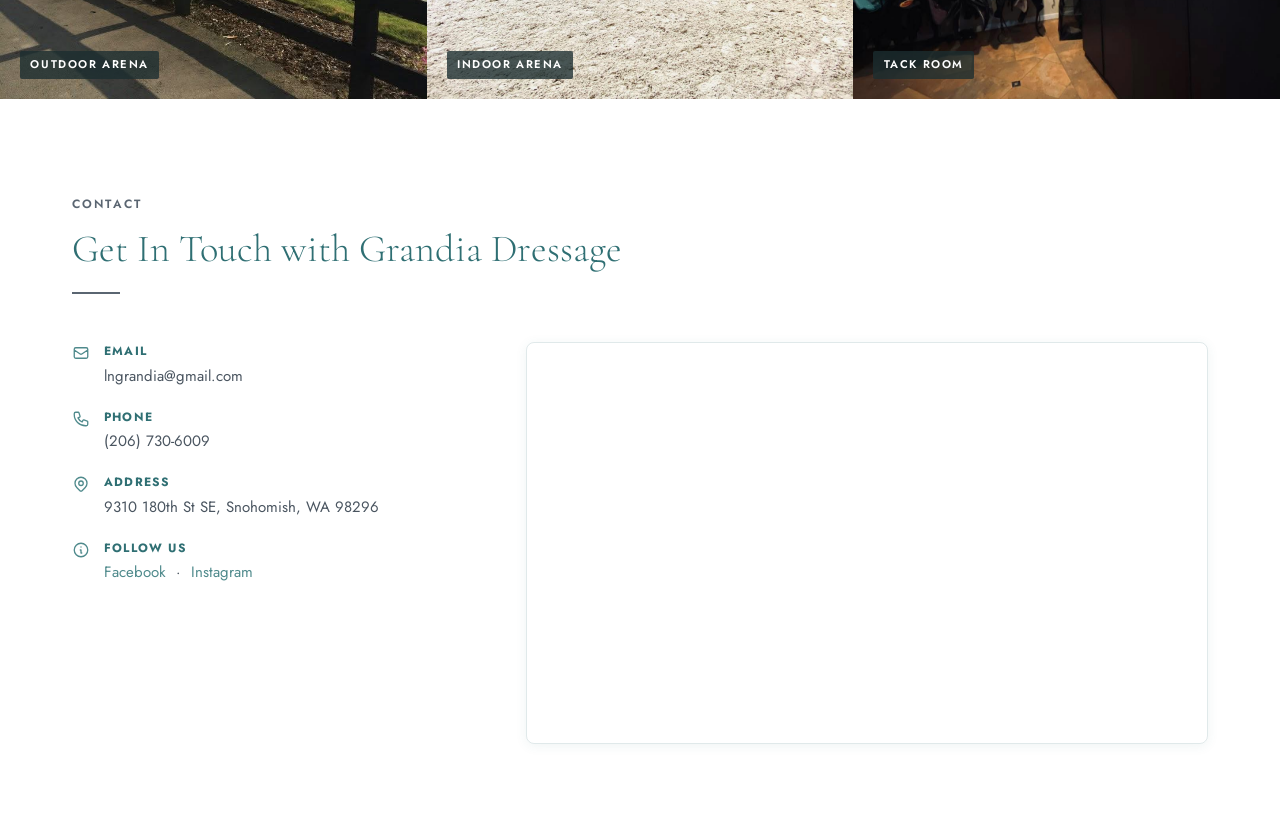
==== commit 940905e0: "Remove repetitive Gold Medalist line from Off Broadway boarding list Co-Authored-By: Claude Opus 5.5" ====
--- a/index.html
+++ b/index.html
@@ -789,7 +789,6 @@
       <li>Large indoor arena with premium all-weather footing</li>
       <li>Elegant tack rooms with engraved personal lockers</li>
       <li>Individualized daily care and feeding programs</li>
-      <li>On-site training with a USDF Gold Medalist</li>
     </ul>
     <a href="facility.html" class="btn-text-link">Explore the Facility →</a>
   </div>
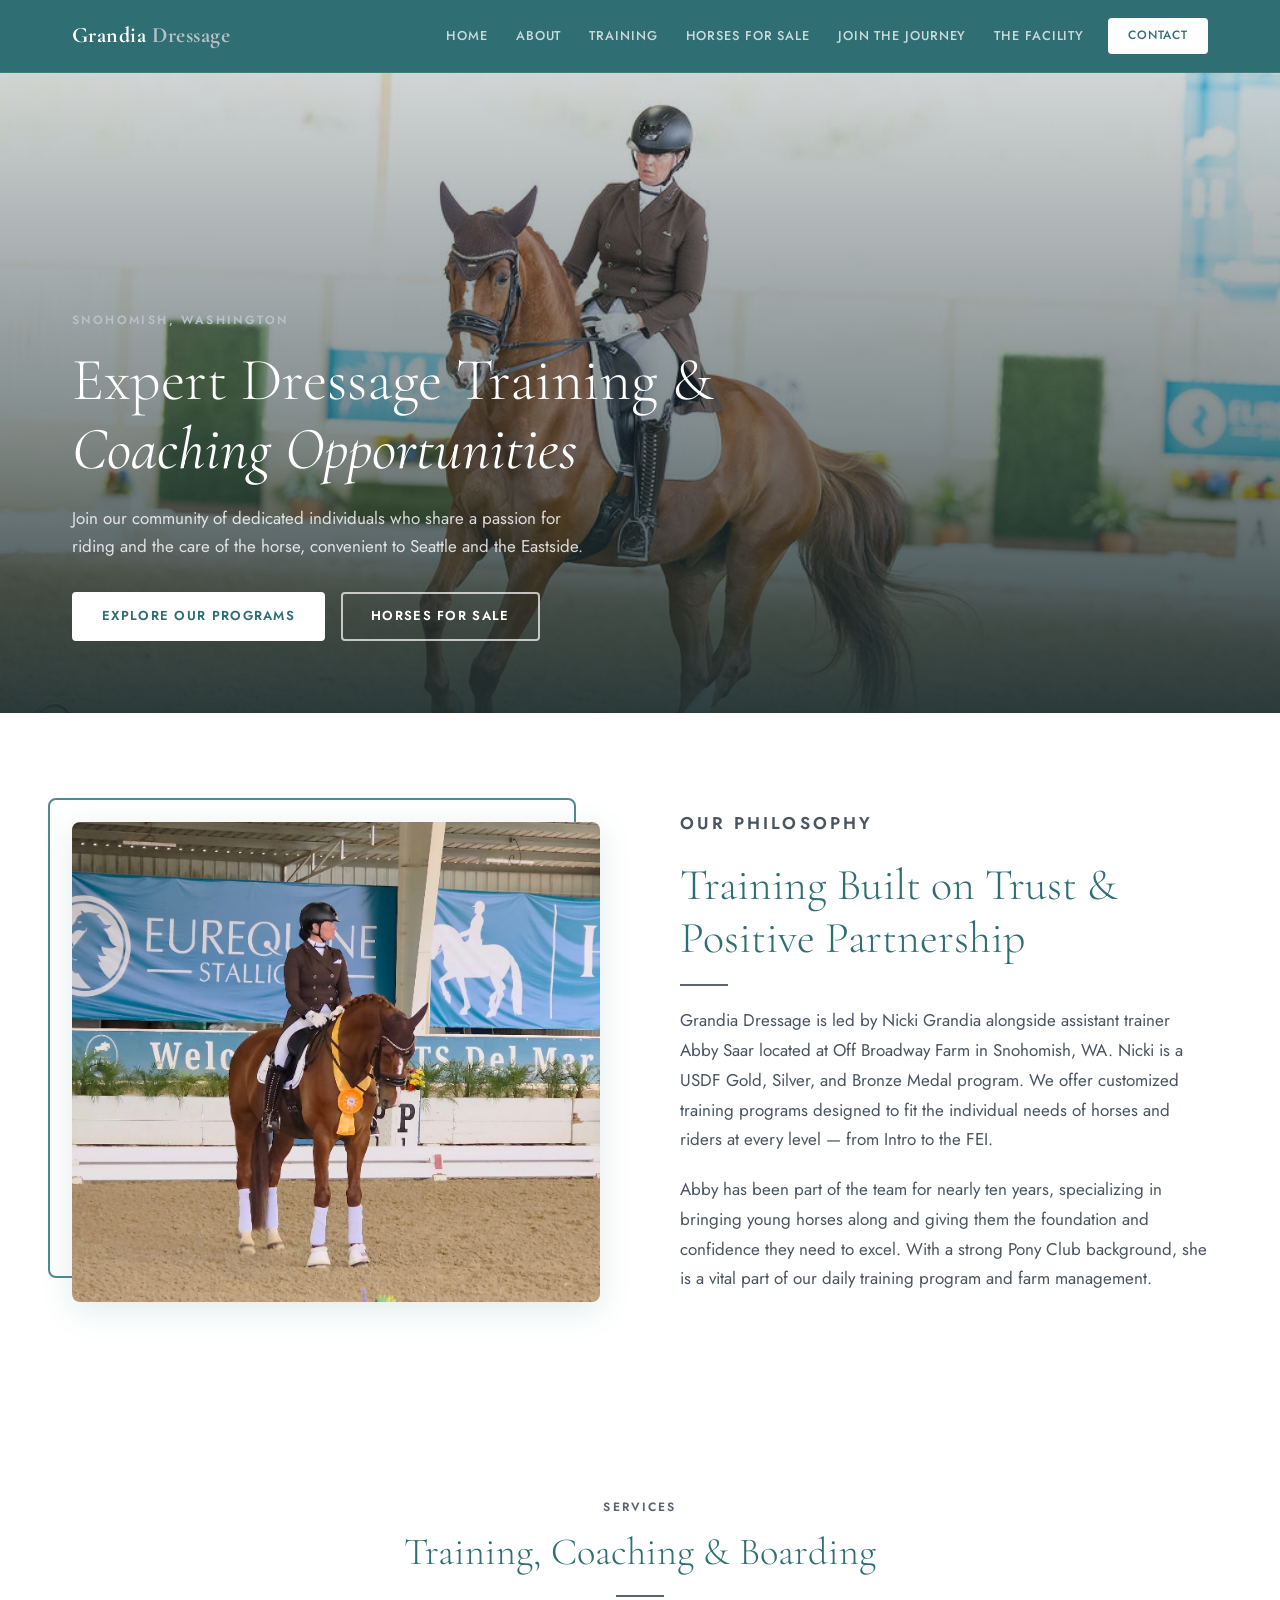
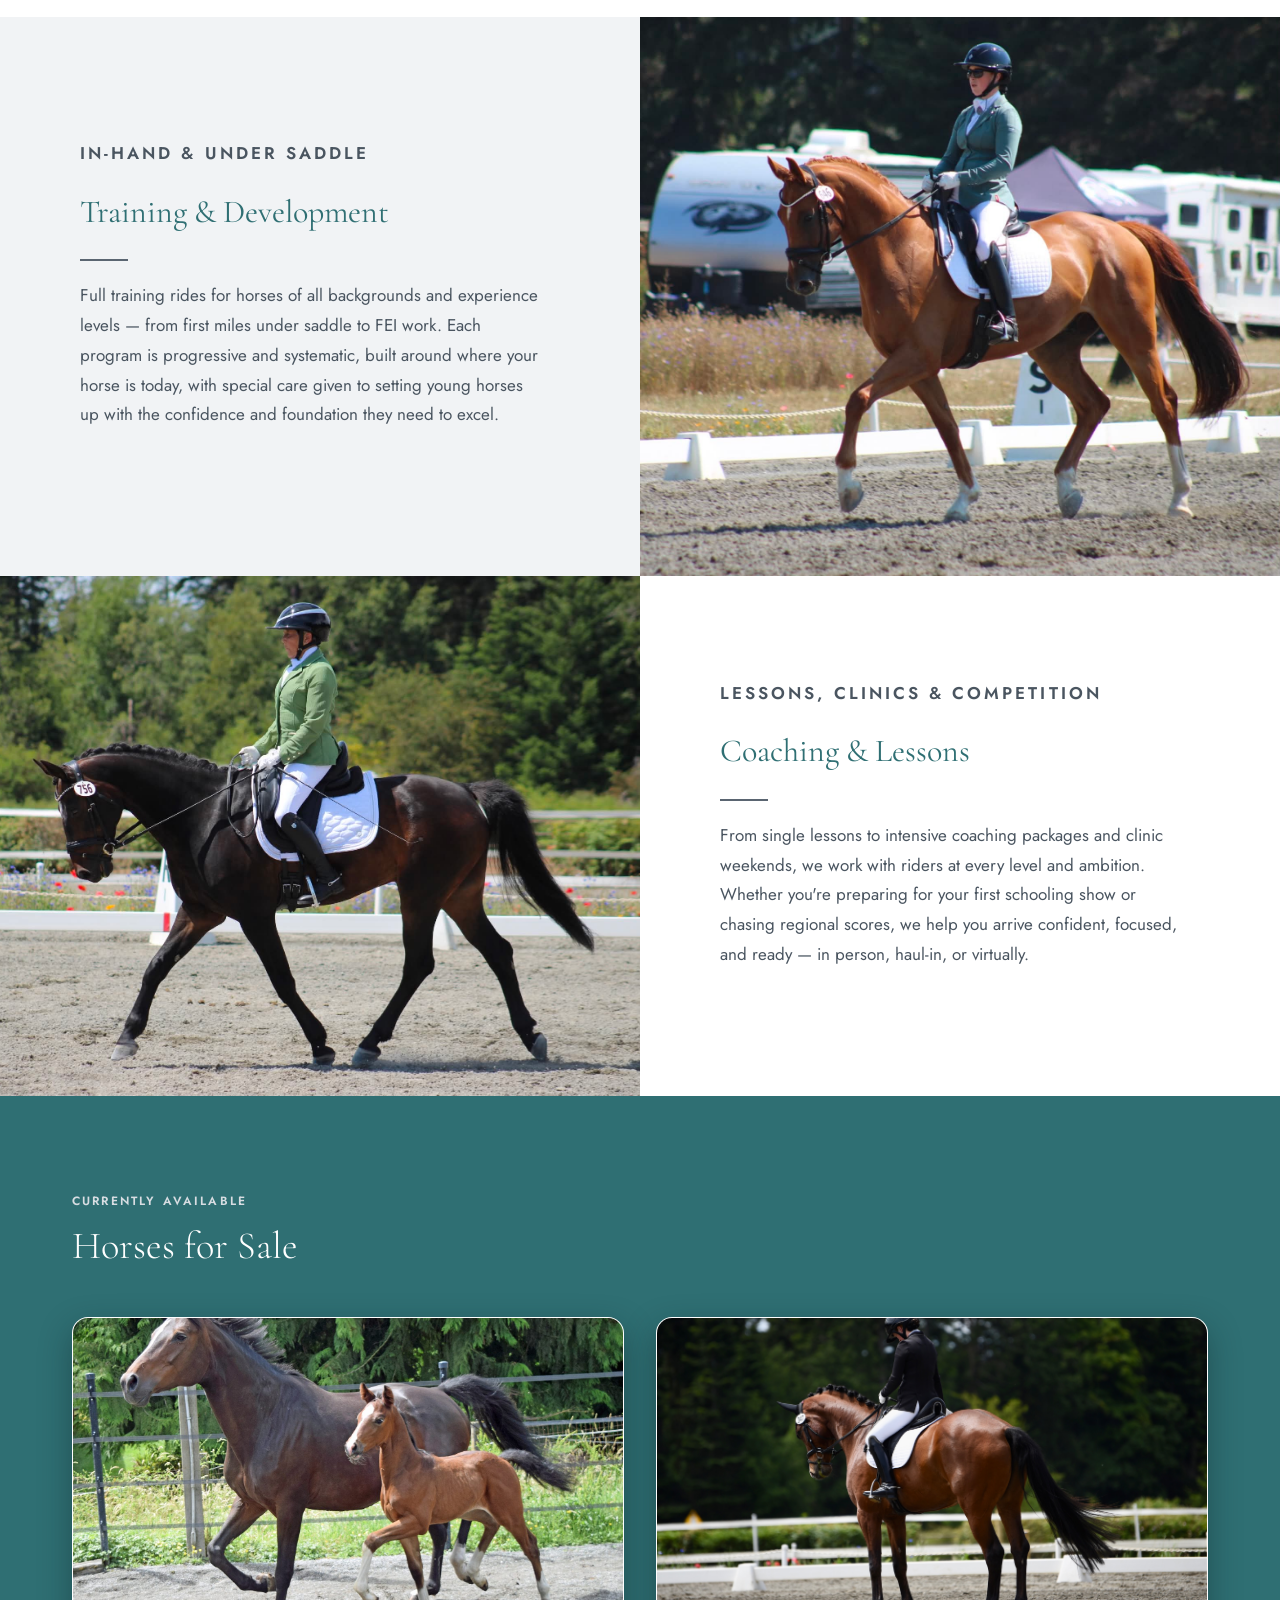
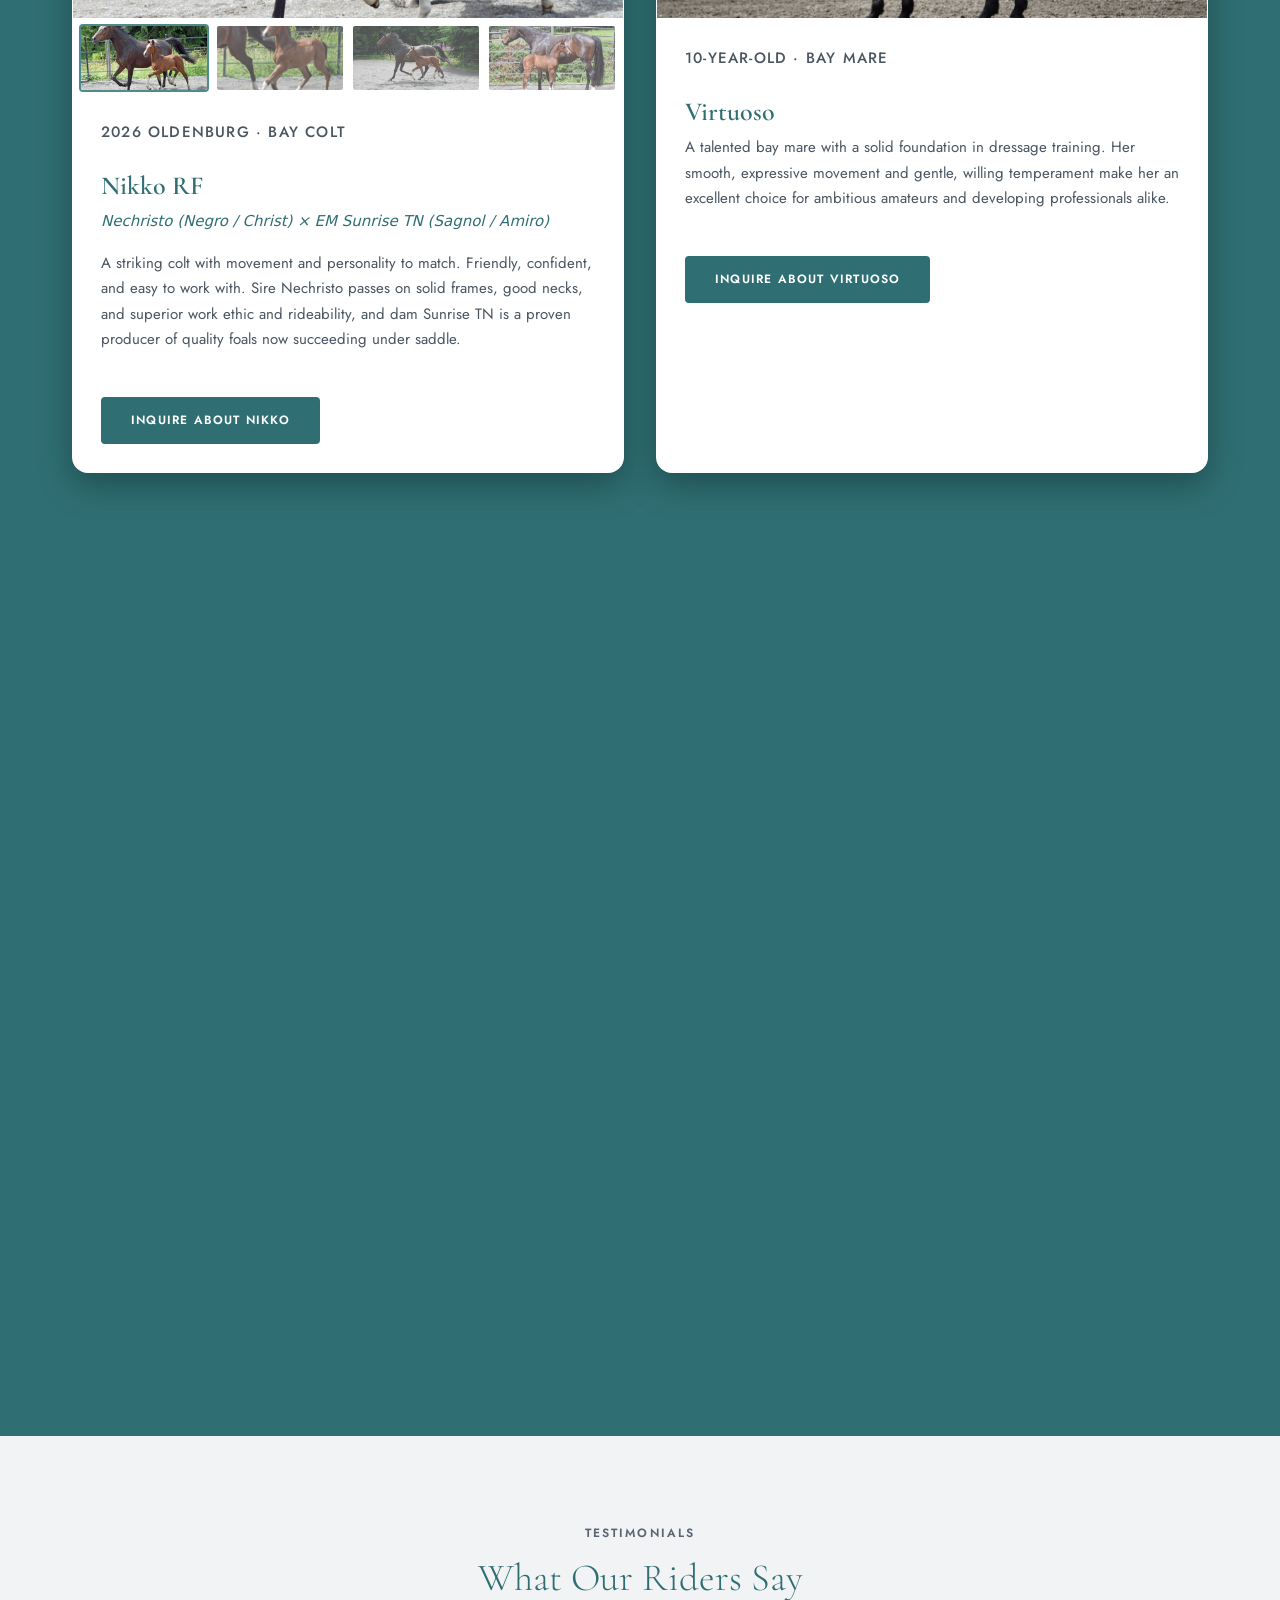
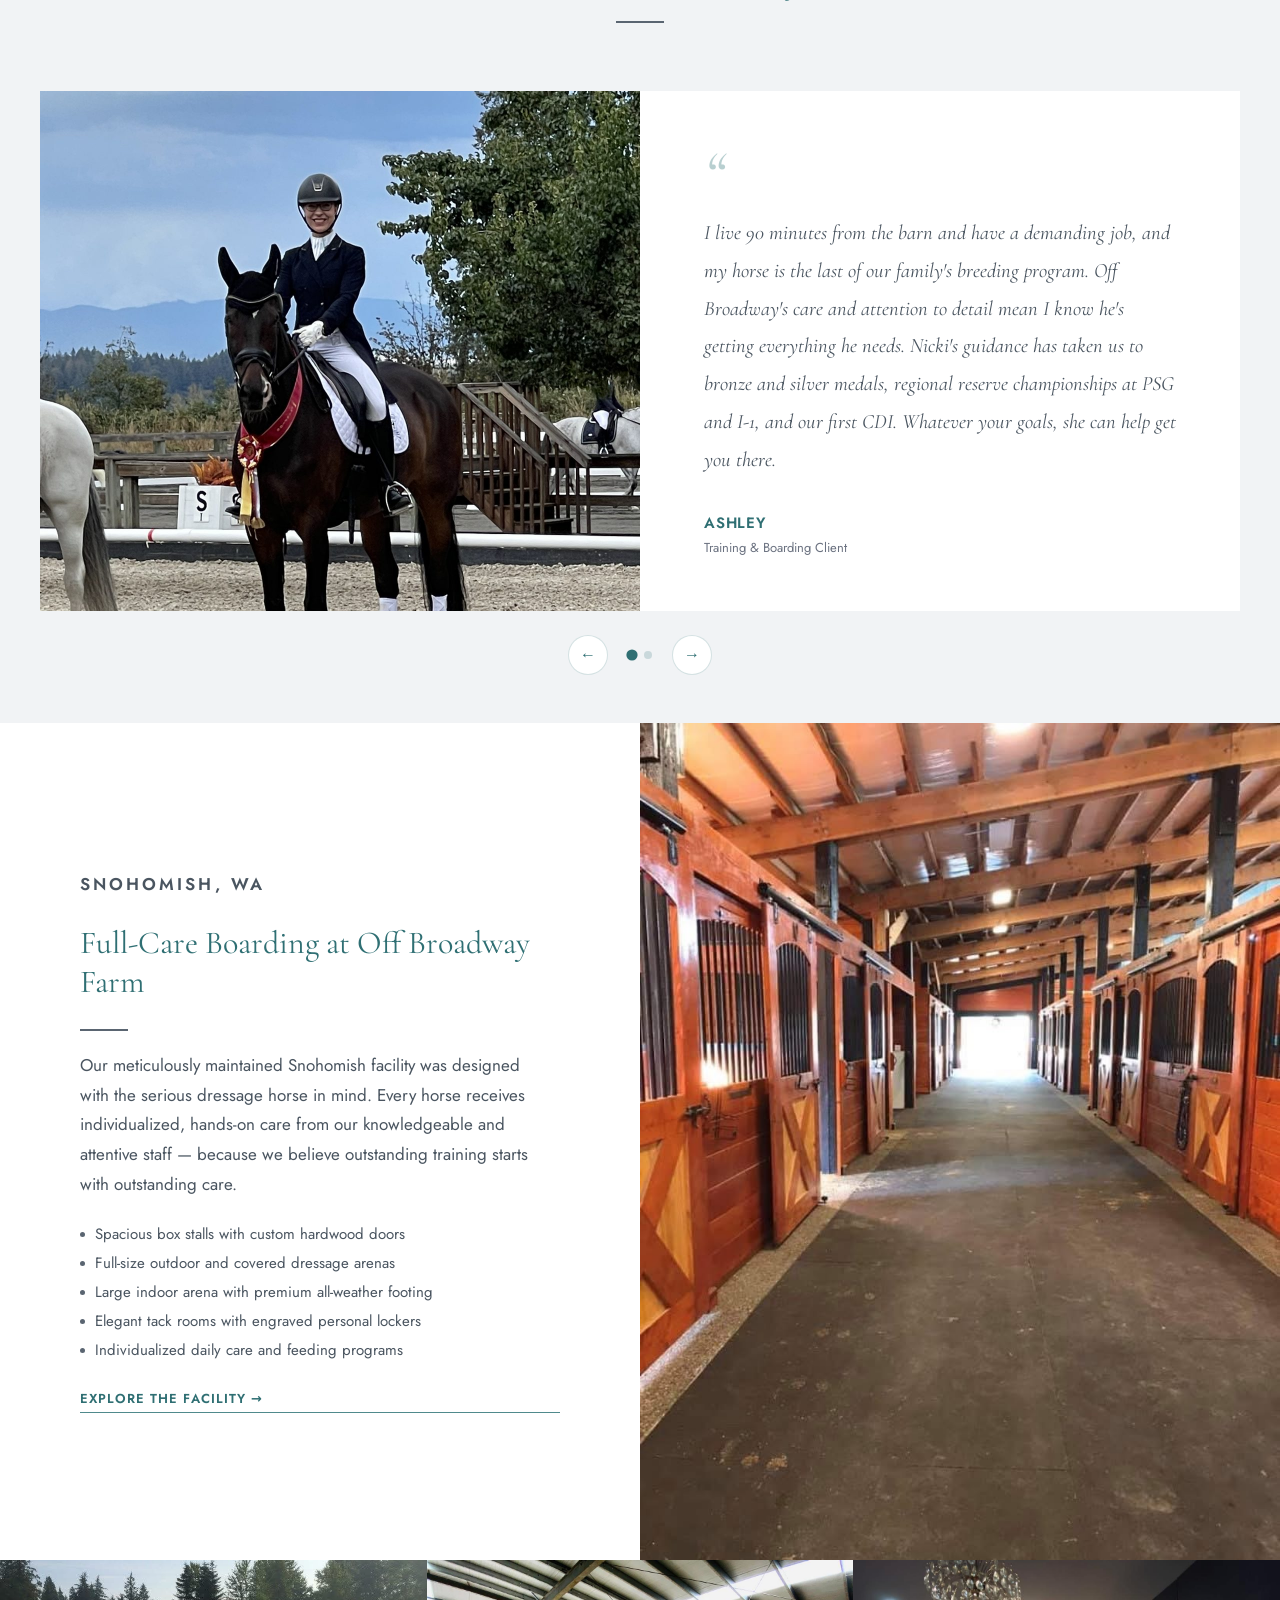
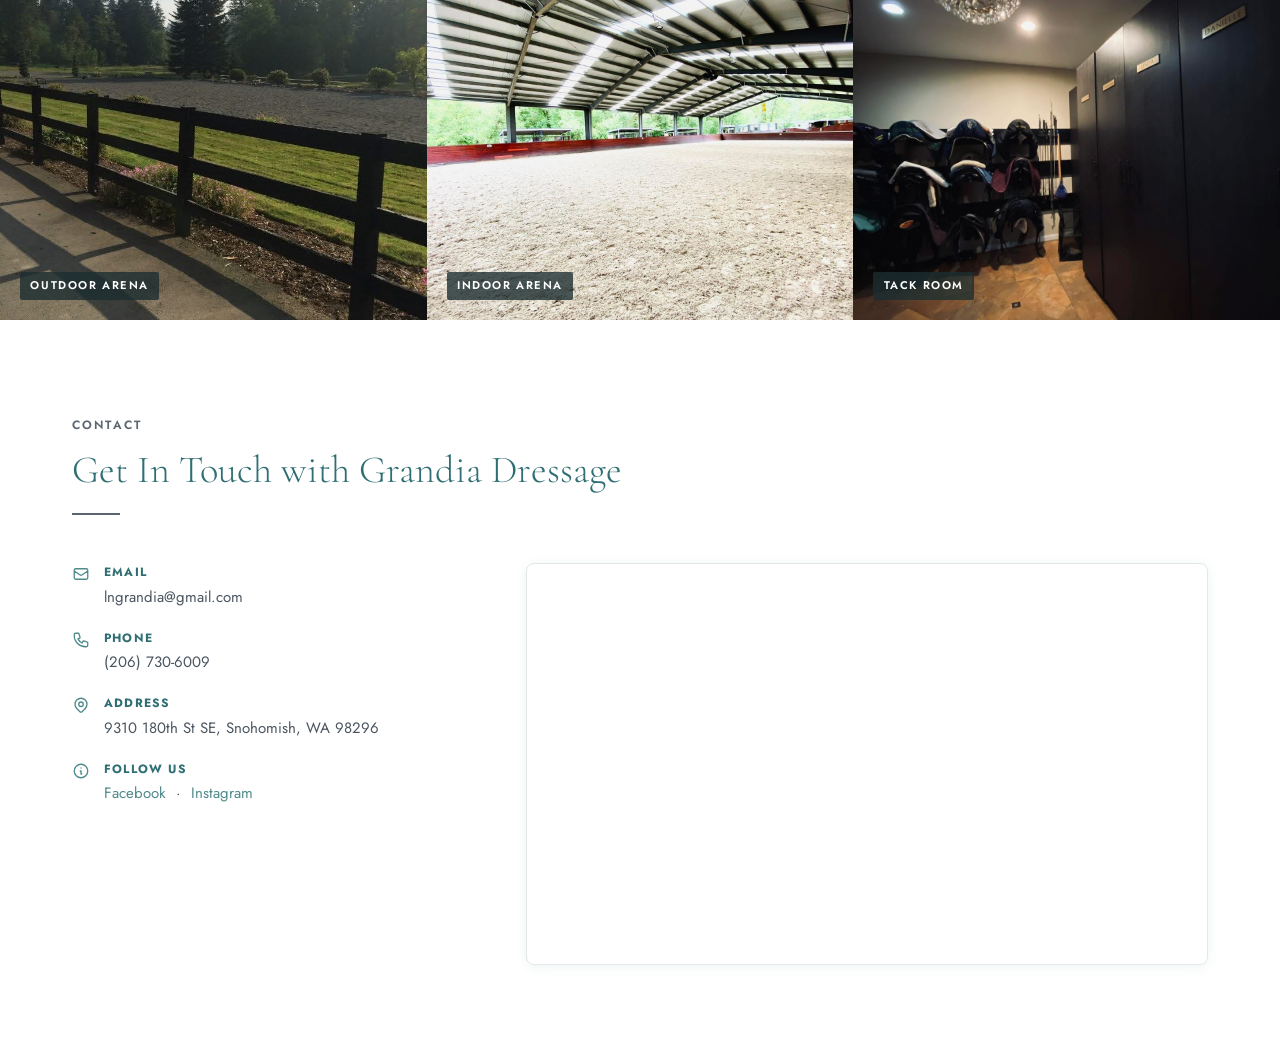
==== commit 060d4f1c: "Add Radar sale listing and update Signatory details Co-Authored-By: Claude Opus 5.5 <noreply@anthrop" ====
--- a/index.html
+++ b/index.html
@@ -296,6 +296,13 @@
       margin-bottom: 1.5rem;
     }
     .horse-card-body a.btn { font-size: 0.75rem; }
+    .horse-card-body .horse-price {
+      font-size: 1.0625rem;
+      font-weight: 600;
+      color: var(--green-deep);
+      margin-bottom: 1rem;
+      font-variant-numeric: tabular-nums;
+    }
     .horse-card-body .horse-pedigree {
       font-style: italic;
       color: var(--green-deep);
@@ -708,14 +715,36 @@
           <img
             class="horse-card-img"
             src="images/maverick_trot.JPG"
-            alt="Signatory — 8-year-old chestnut gelding"
+            alt="Signatory — 2022 chestnut gelding"
           />
         </div>
         <div class="horse-card-body">
-          <p class="horse-meta">8-year-old · Chestnut Gelding</p>
+          <p class="horse-meta">2022 · 17.1h Chestnut Gelding</p>
           <h3>Signatory</h3>
-          <p>An impressive athlete with remarkable work ethic and natural collection. Signatory shows exceptional promise for the upper levels and is ideal for a competitive rider ready to pursue scores at Second Level and beyond.</p>
+          <p class="horse-price">$25,000</p>
+          <p>A big, leggy, talented and balanced gelding, solid at walk, trot and canter with some basic lateral work. He has been started slowly to give him the chance to grow up. Incredibly sweet and easily a barn favorite, he loves cuddles and attention. He would suit an amateur or young rider in a program that can bring him up the levels. He has full X-rays from 2025; his X-ray findings are the reason for the low price for his quality.</p>
           <a href="#contact" class="btn btn-primary" style="margin-top:1.25rem;">Inquire About Signatory</a>
+        </div>
+      </div>
+
+      <div class="horse-card" data-reveal>
+        <div class="horse-img-wrap">
+          <img
+            class="horse-card-img"
+            src="images/radar_trot.jpg"
+            alt="Radar — 2020 chestnut Oldenburg gelding trotting under saddle"
+          />
+        </div>
+        <div class="horse-thumbs" role="group" aria-label="More photos of Radar">
+          <button class="horse-thumb active" aria-label="Radar photo 1"><img src="images/radar_trot.jpg" alt="" loading="lazy" /></button>
+          <button class="horse-thumb" aria-label="Radar photo 2"><img src="images/radar_standing.jpg" alt="" loading="lazy" /></button>
+        </div>
+        <div class="horse-card-body">
+          <p class="horse-meta">2020 Oldenburg · 17.1h Chestnut Gelding</p>
+          <h3>Radar</h3>
+          <p class="horse-price">$20,000</p>
+          <p>A talented gelding who has shown First Level and is schooling Second. Comfortable to sit on with a big body to wrap your legs around, he has shown with his amateur owner and is reliable off property. For sale only because he has grown too big for his owner, and he stays in training until sold. He has X-ray findings that need ongoing maintenance, which we disclose to all interested parties. We want him in the best home possible, which is why he is priced lower.</p>
+          <a href="#contact" class="btn btn-primary" style="margin-top:1.25rem;">Inquire About Radar</a>
         </div>
       </div>
 
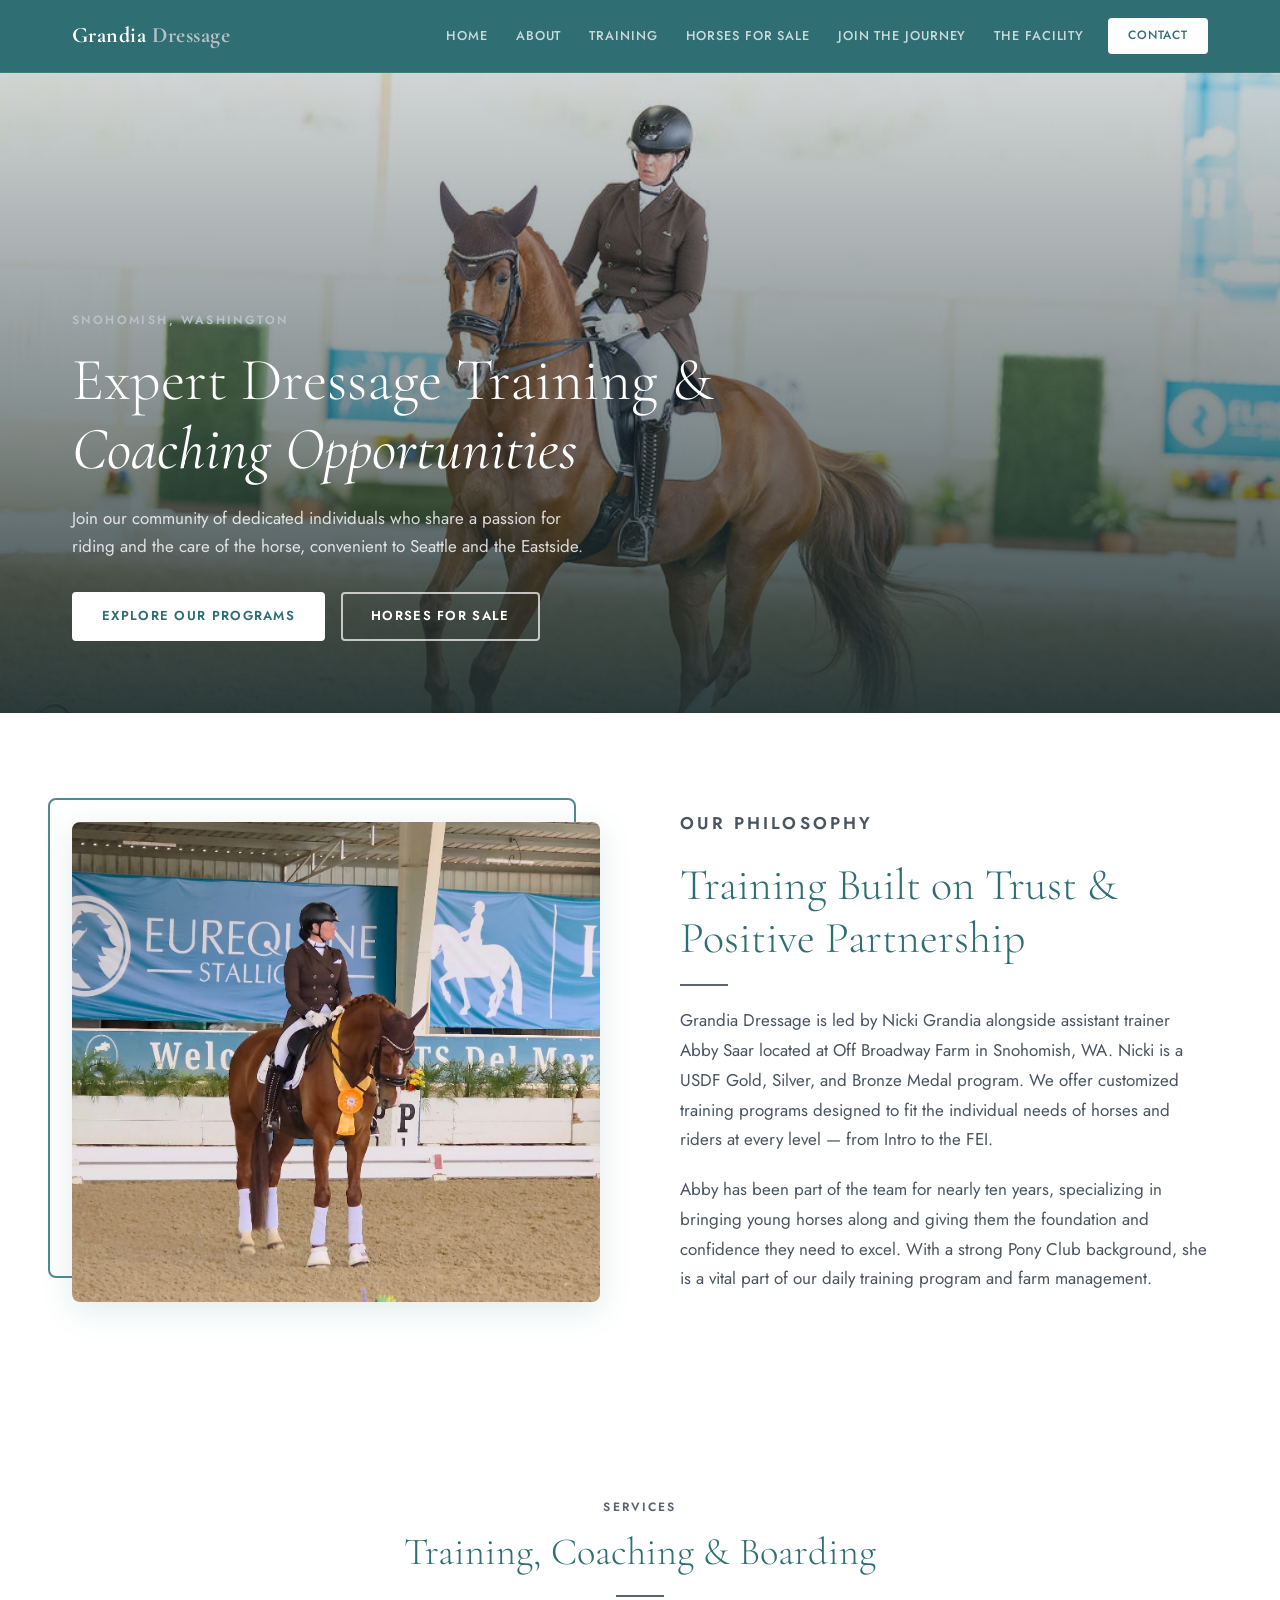
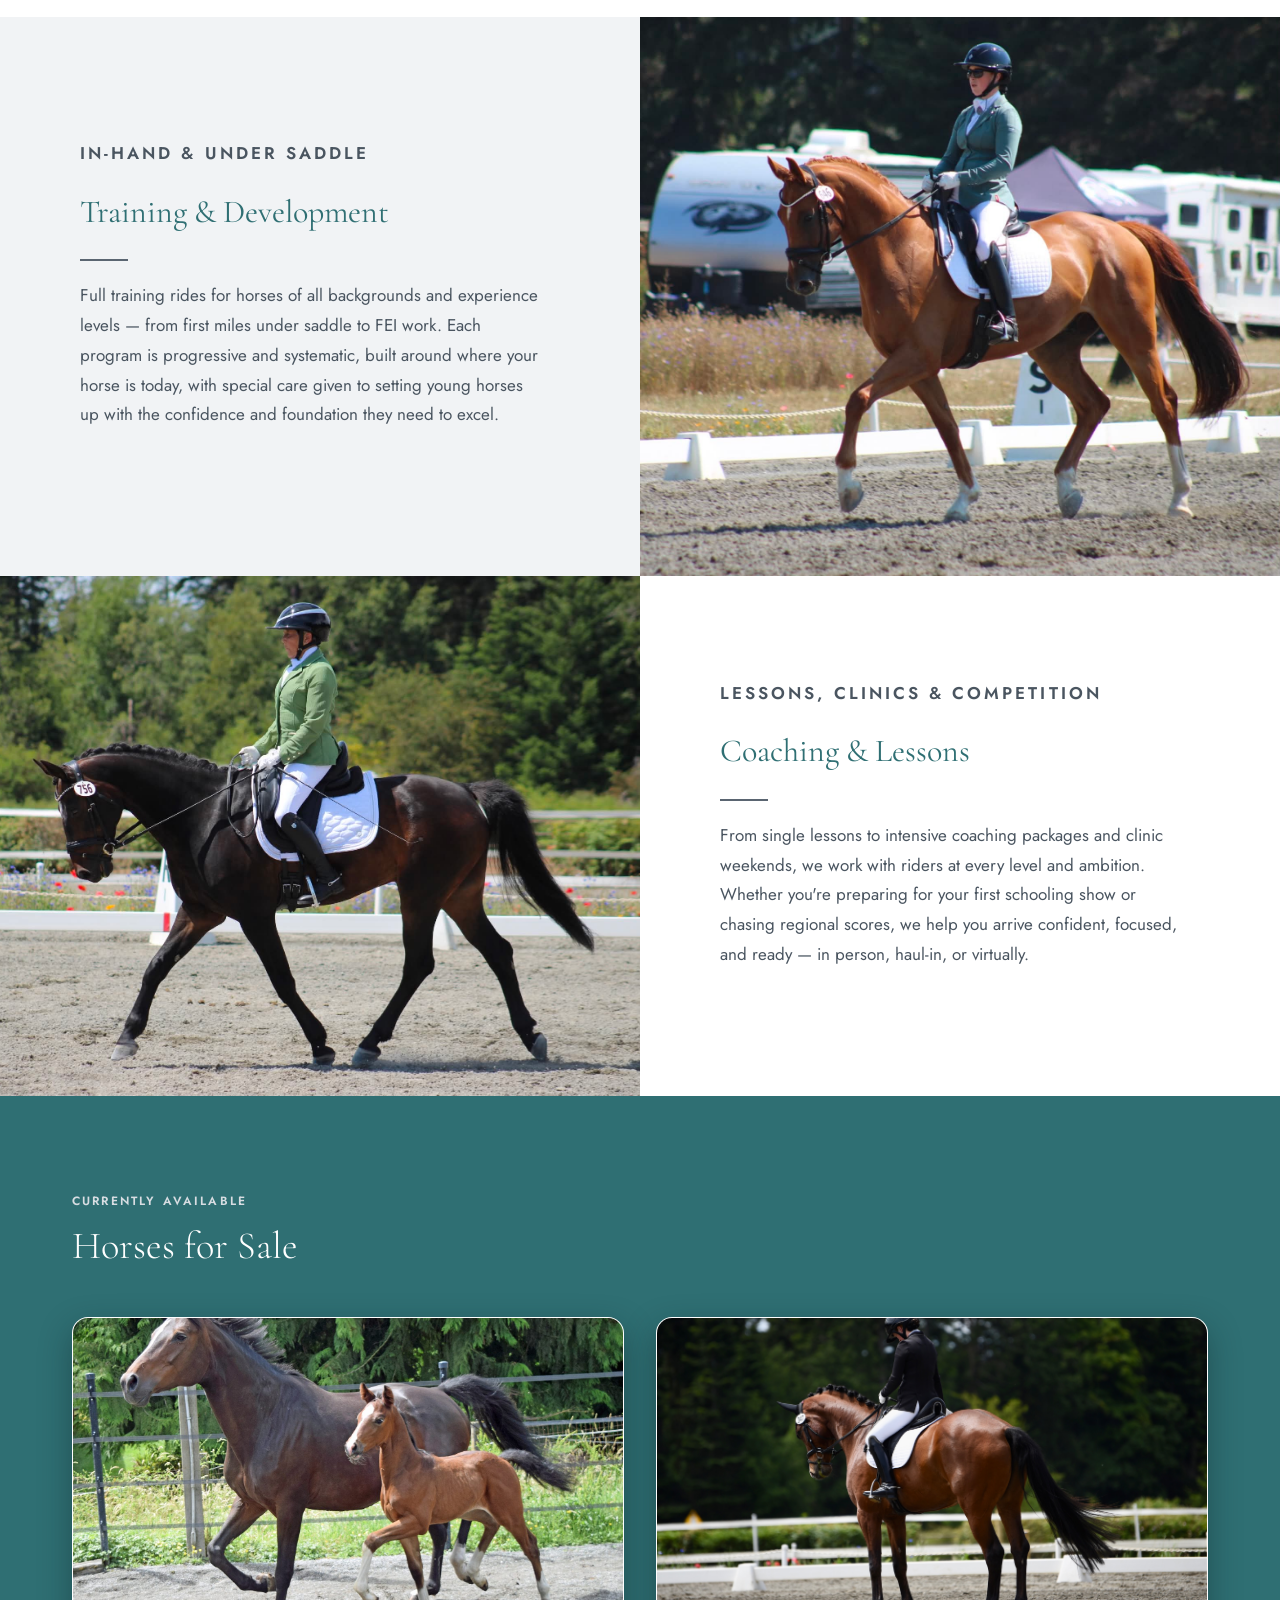
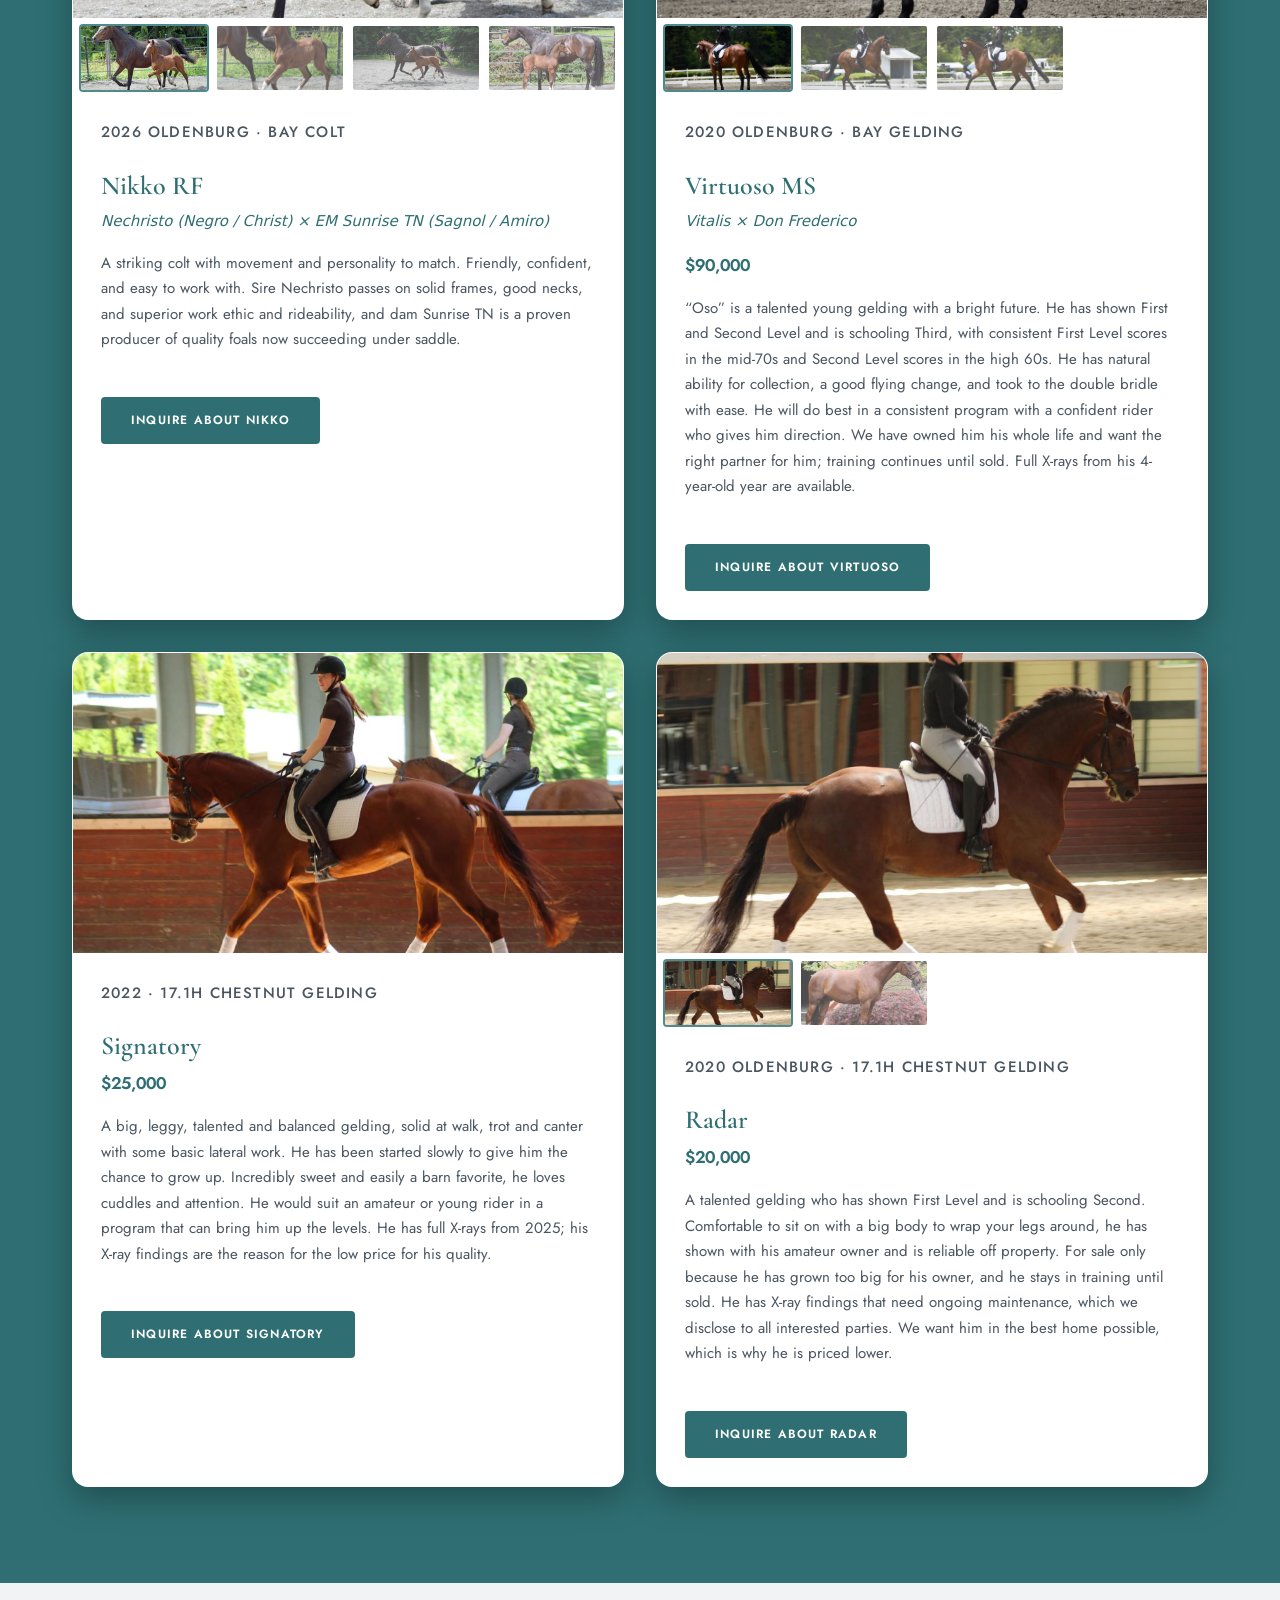
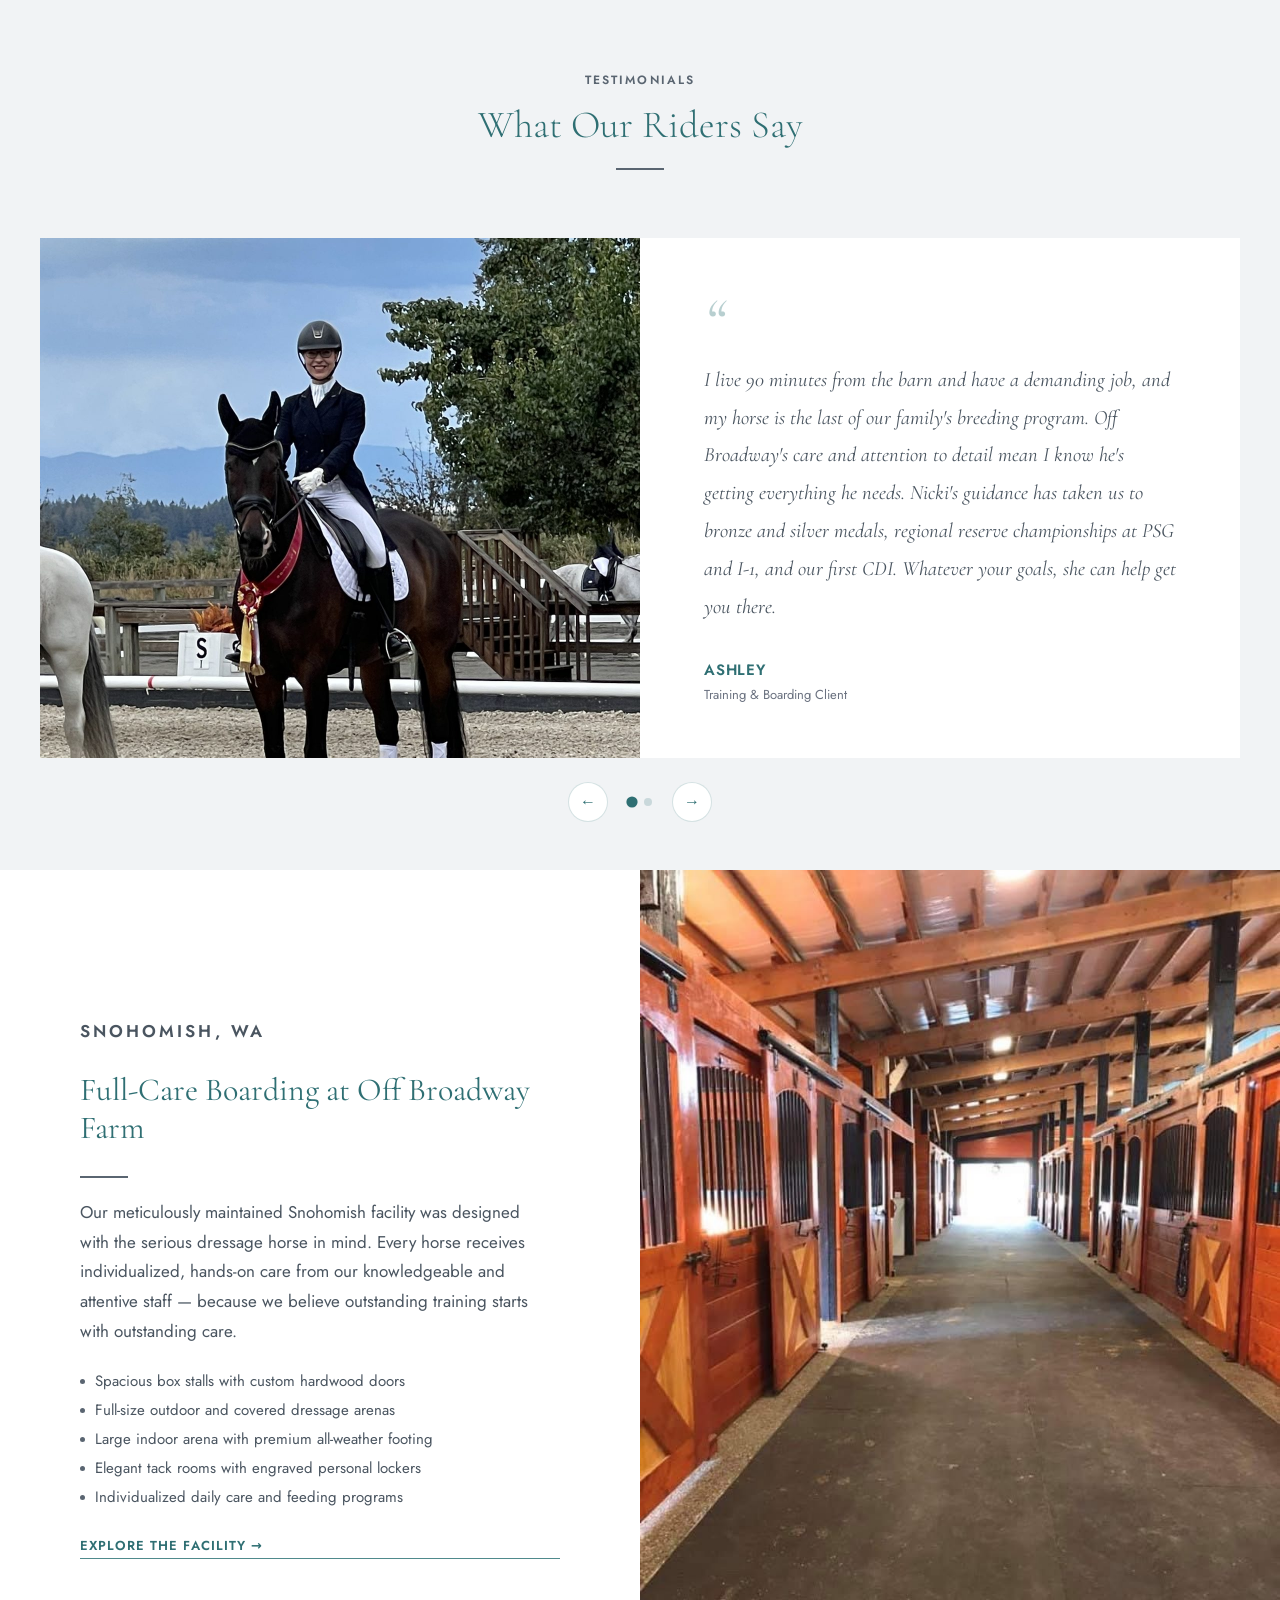
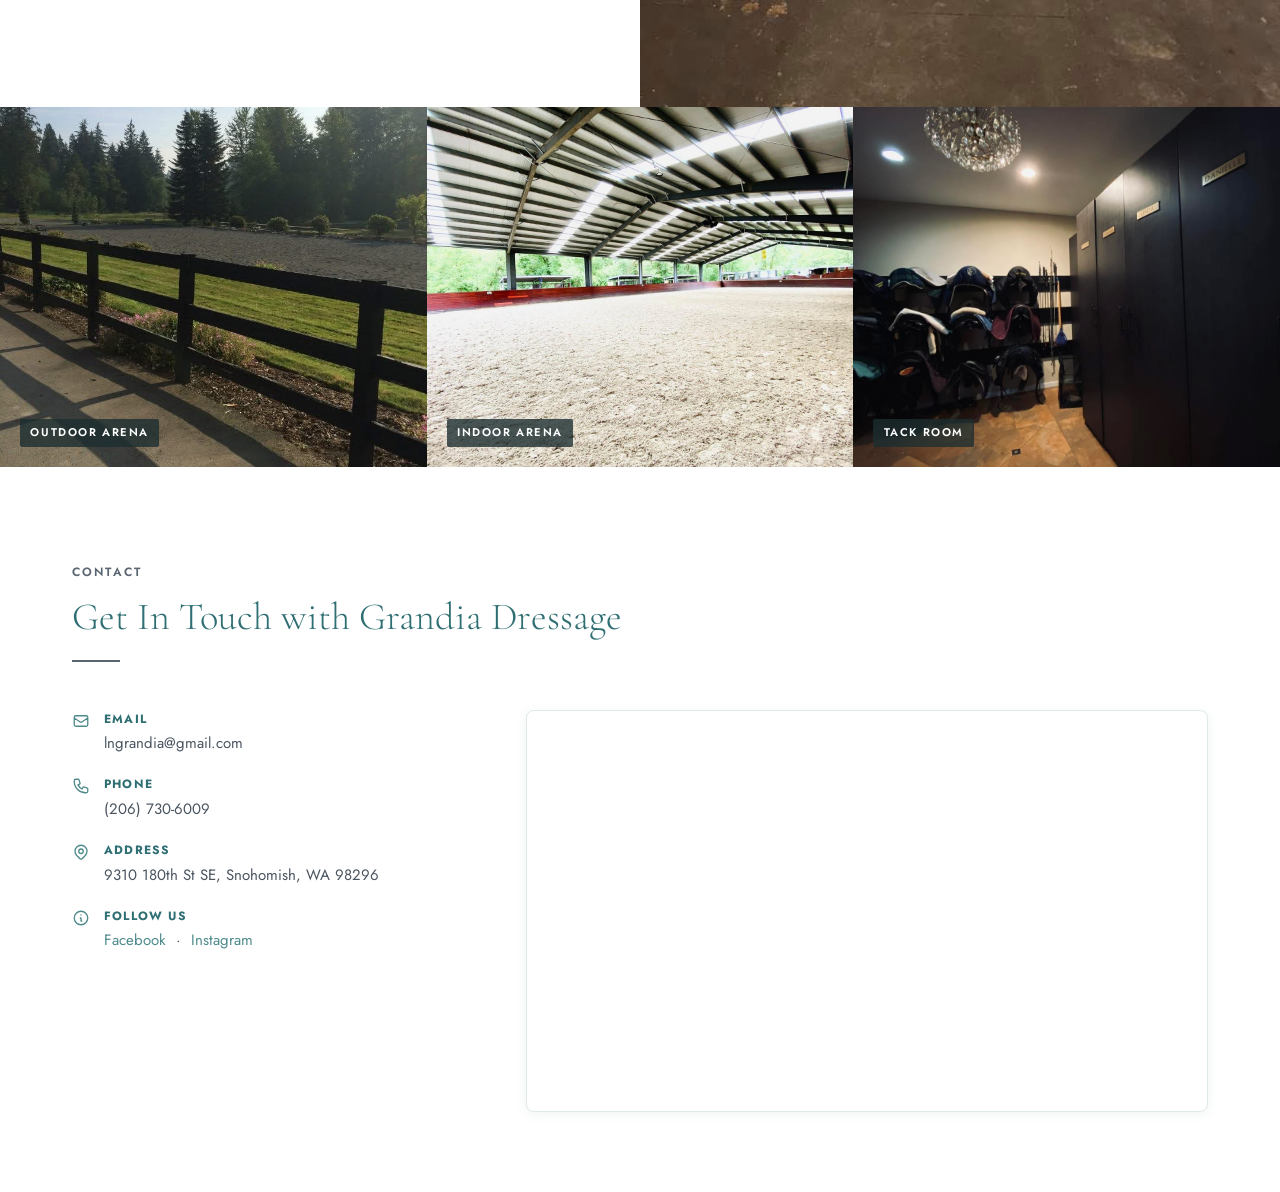
==== commit 702e6f67: "Update Virtuoso MS listing with new details, price, and photo thumbnails Co-Authored-By: Claude Opus" ====
--- a/index.html
+++ b/index.html
@@ -699,13 +699,20 @@
           <img
             class="horse-card-img"
             src="images/oso_trot.JPG"
-            alt="Virtuoso — 10-year-old bay mare"
+            alt="Virtuoso MS — 2020 bay Oldenburg gelding trotting under saddle"
           />
         </div>
+        <div class="horse-thumbs" role="group" aria-label="More photos of Virtuoso MS">
+          <button class="horse-thumb active" aria-label="Virtuoso photo 1"><img src="images/oso_trot.JPG" alt="" loading="lazy" /></button>
+          <button class="horse-thumb" aria-label="Virtuoso photo 2"><img src="images/oso_canter.JPG" alt="" loading="lazy" /></button>
+          <button class="horse-thumb" aria-label="Virtuoso photo 3"><img src="images/oso_stop.JPG" alt="" loading="lazy" /></button>
+        </div>
         <div class="horse-card-body">
-          <p class="horse-meta">10-year-old · Bay Mare</p>
-          <h3>Virtuoso</h3>
-          <p>A talented bay mare with a solid foundation in dressage training. Her smooth, expressive movement and gentle, willing temperament make her an excellent choice for ambitious amateurs and developing professionals alike.</p>
+          <p class="horse-meta">2020 Oldenburg · Bay Gelding</p>
+          <h3>Virtuoso MS</h3>
+          <p class="horse-pedigree">Vitalis × Don Frederico</p>
+          <p class="horse-price">$90,000</p>
+          <p>“Oso” is a talented young gelding with a bright future. He has shown First and Second Level and is schooling Third, with consistent First Level scores in the mid-70s and Second Level scores in the high 60s. He has natural ability for collection, a good flying change, and took to the double bridle with ease. He will do best in a consistent program with a confident rider who gives him direction. We have owned him his whole life and want the right partner for him; training continues until sold. Full X-rays from his 4-year-old year are available.</p>
           <a href="#contact" class="btn btn-primary" style="margin-top:1.25rem;">Inquire About Virtuoso</a>
         </div>
       </div>
